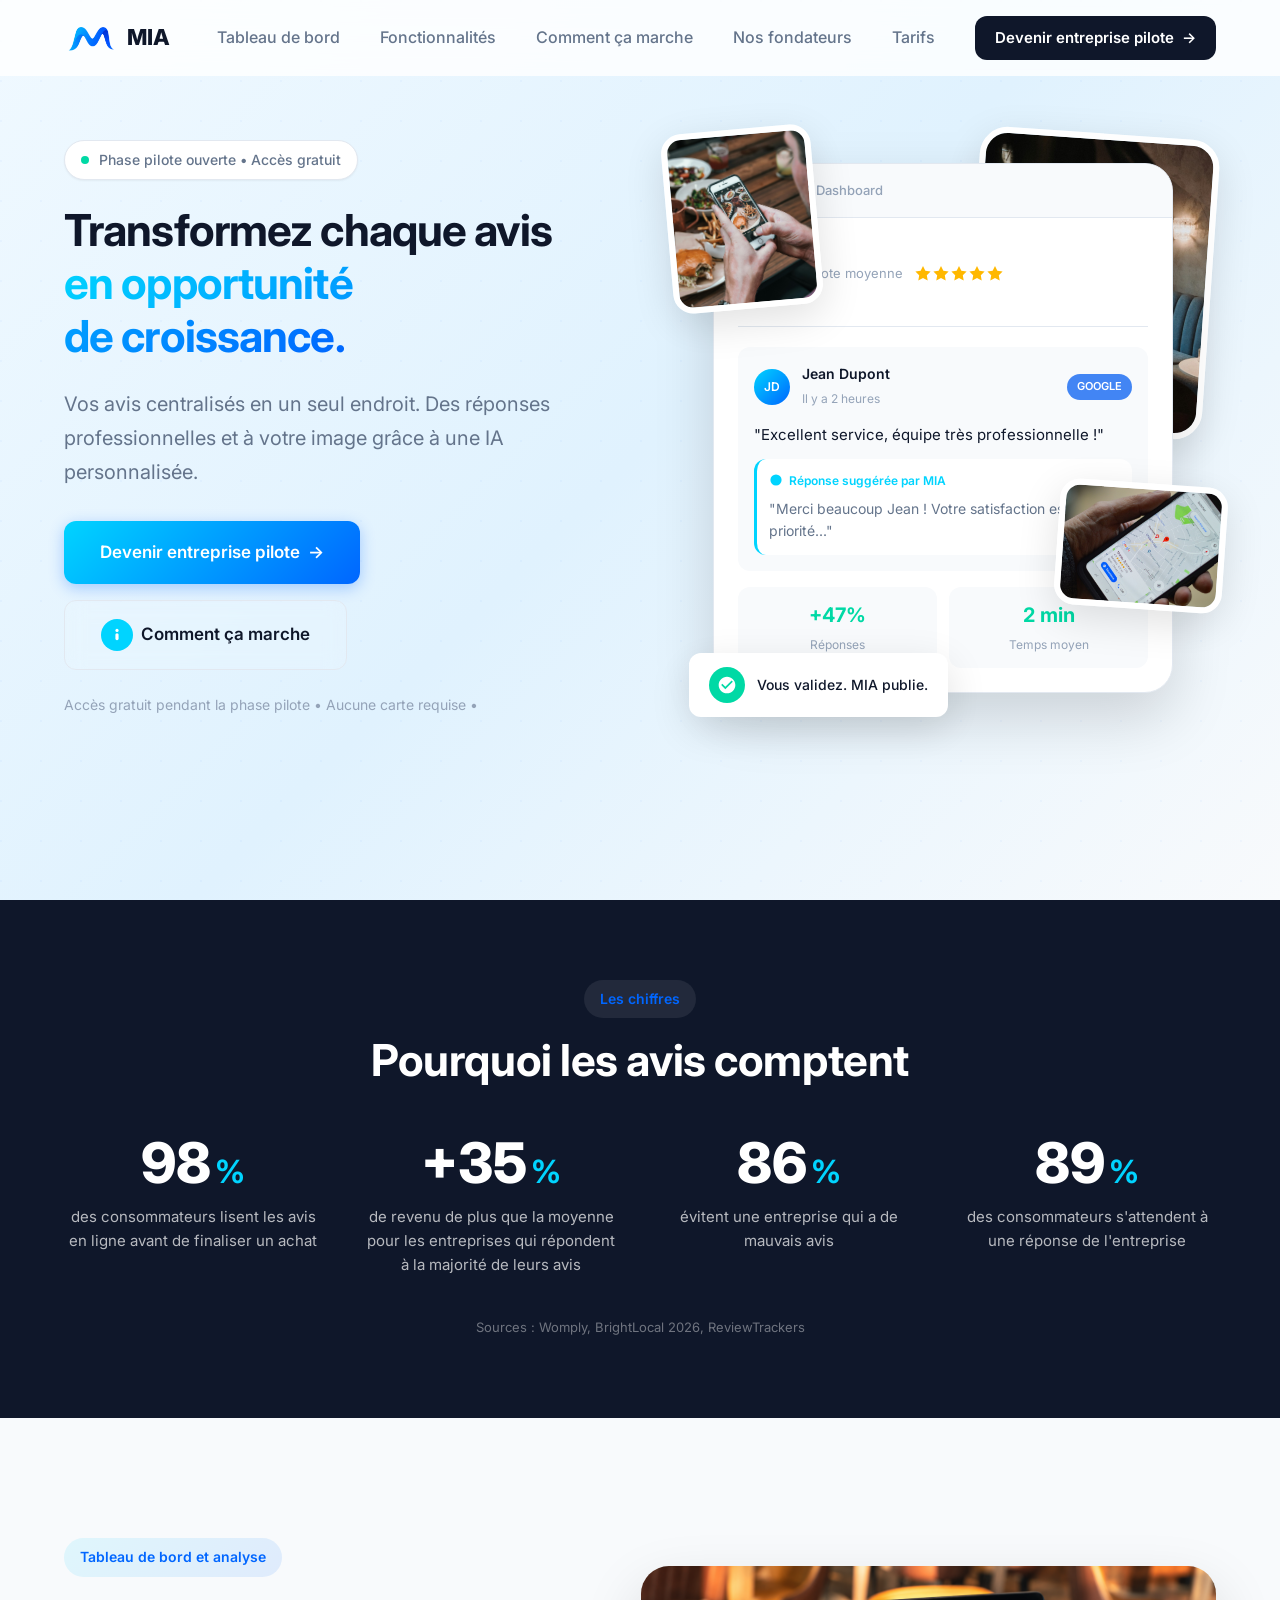
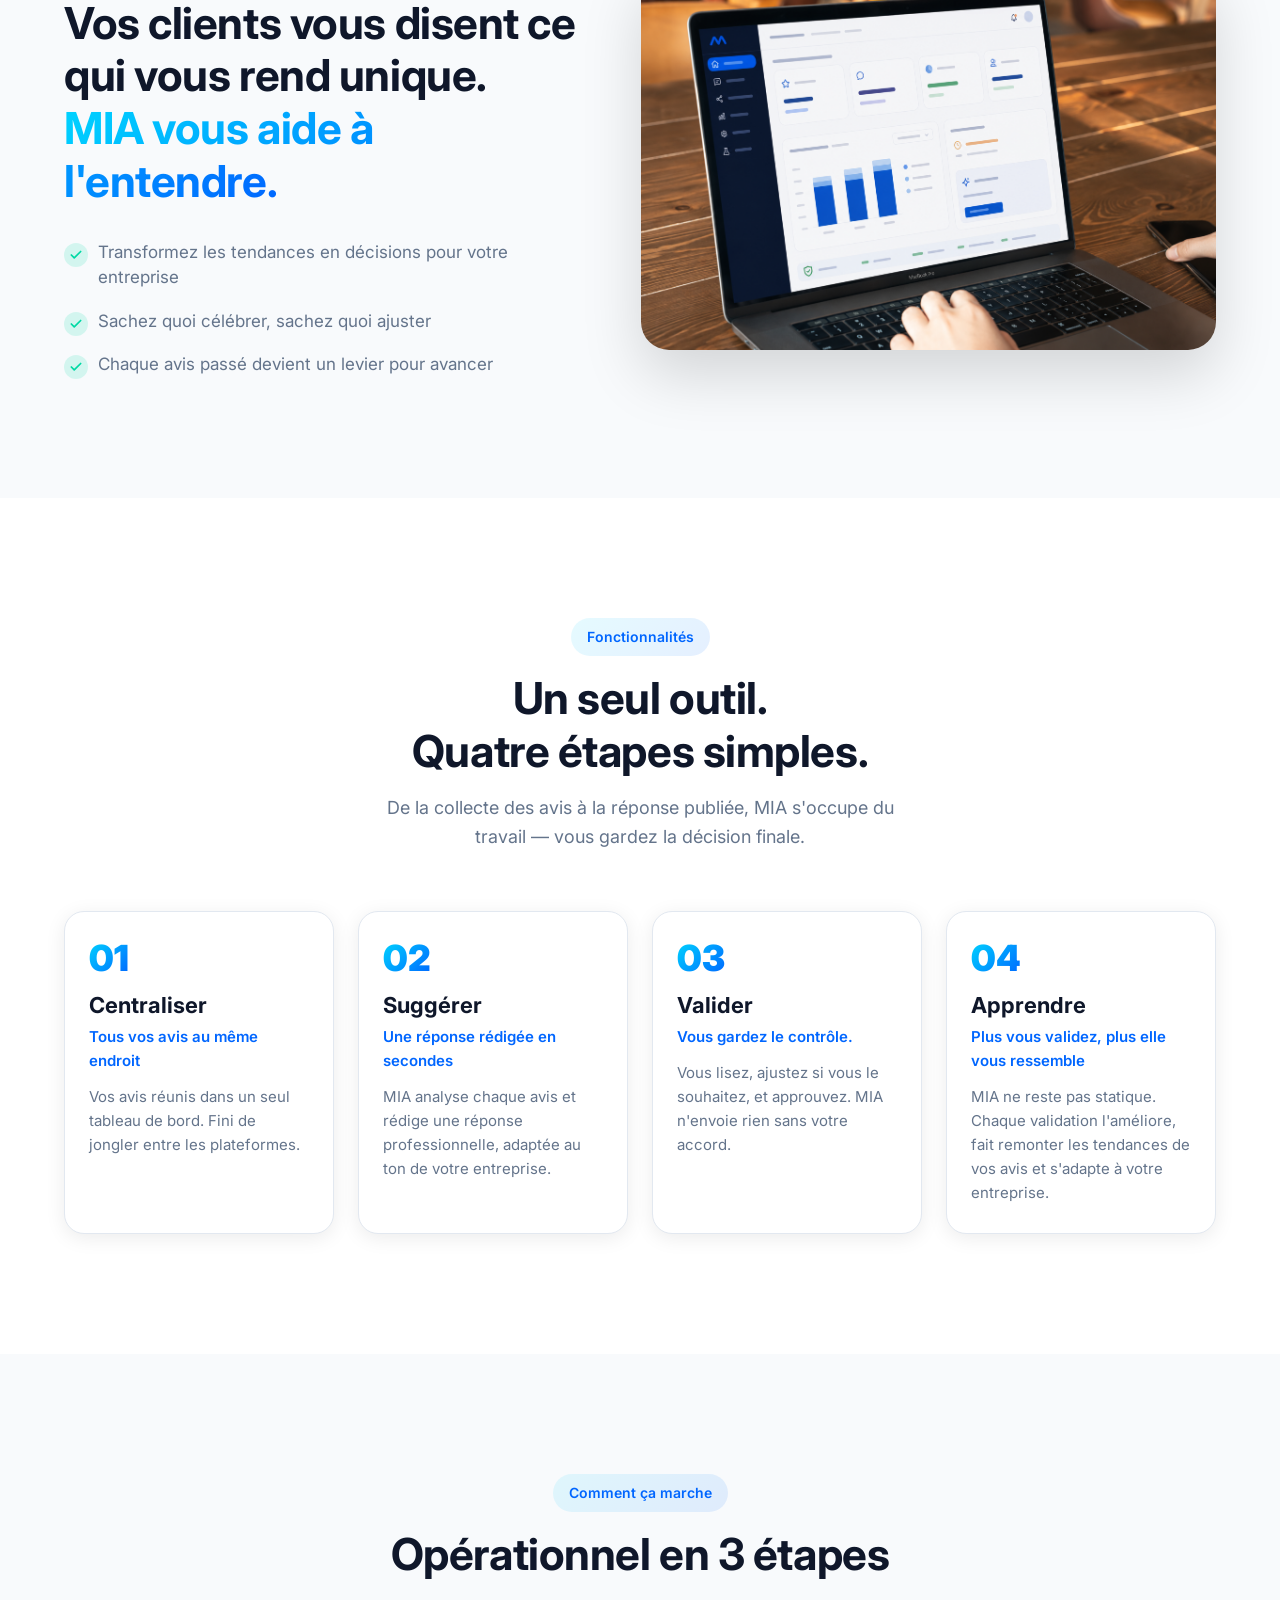
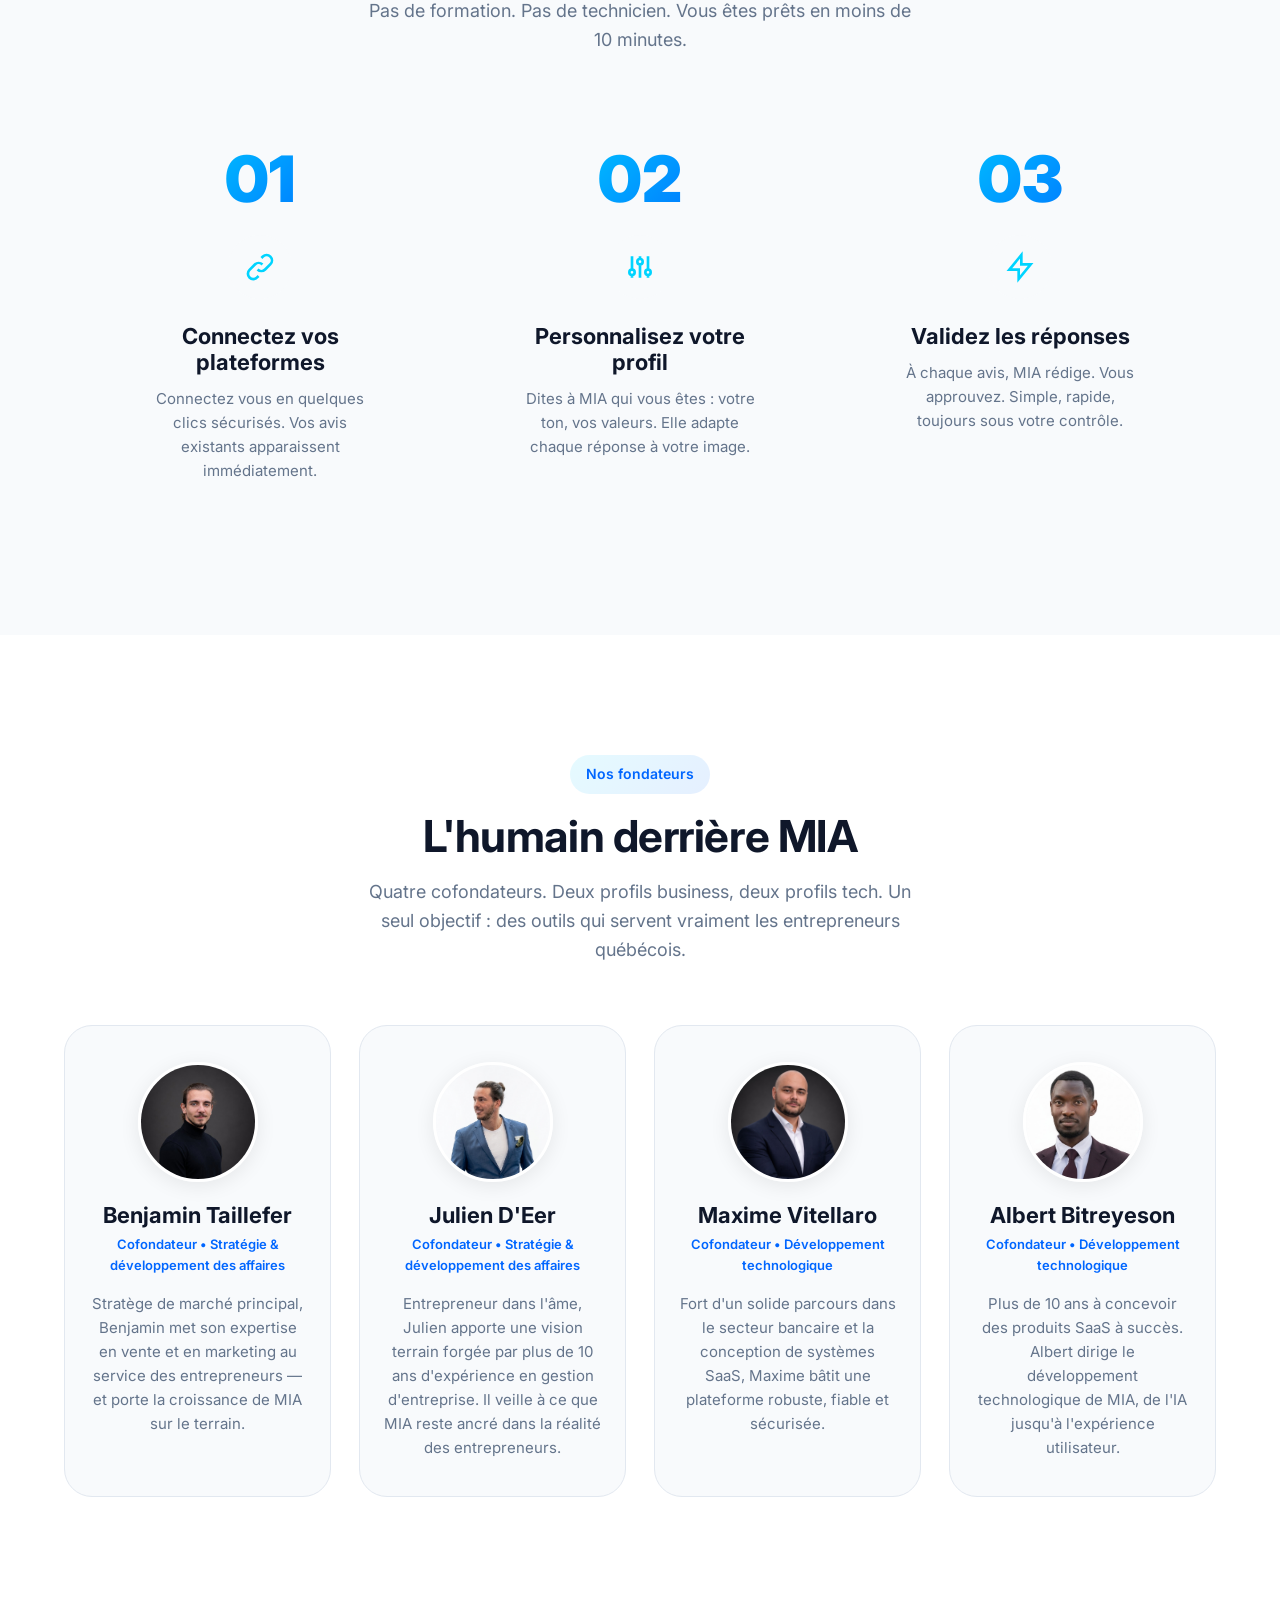
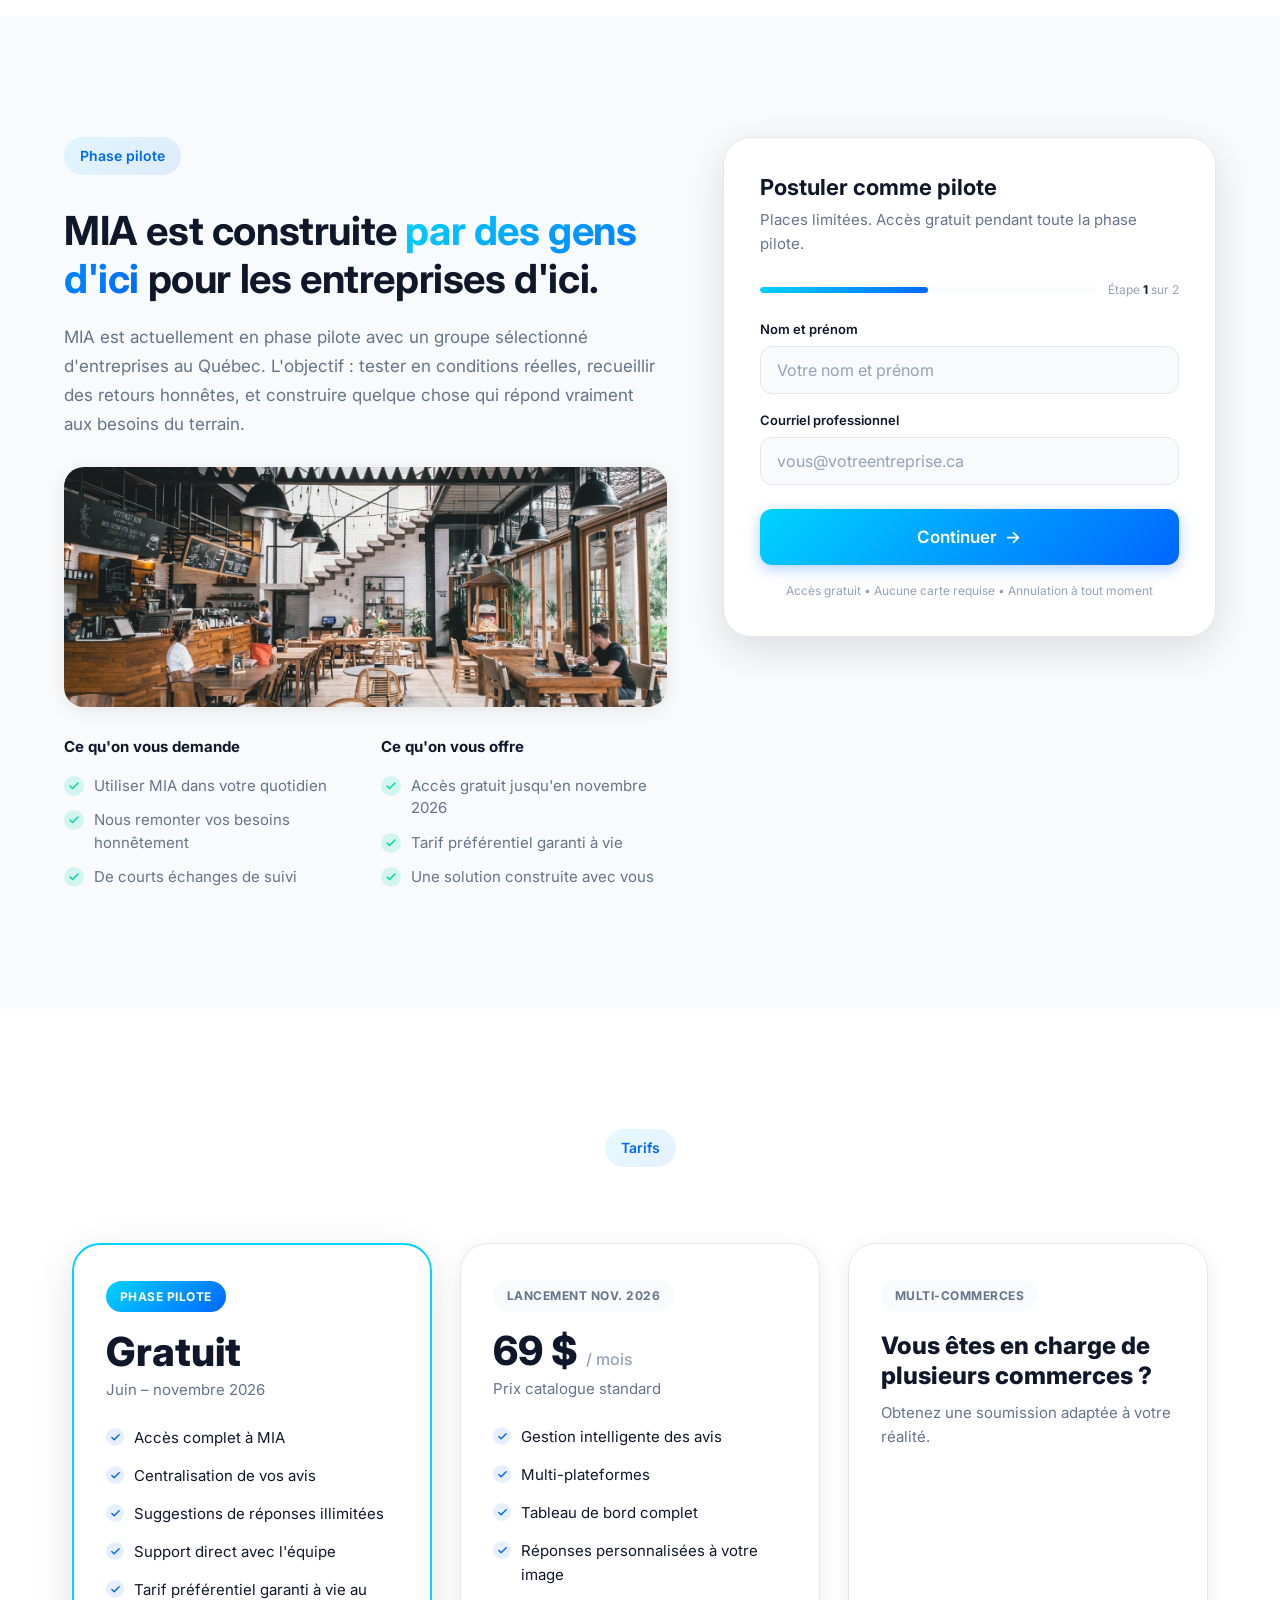
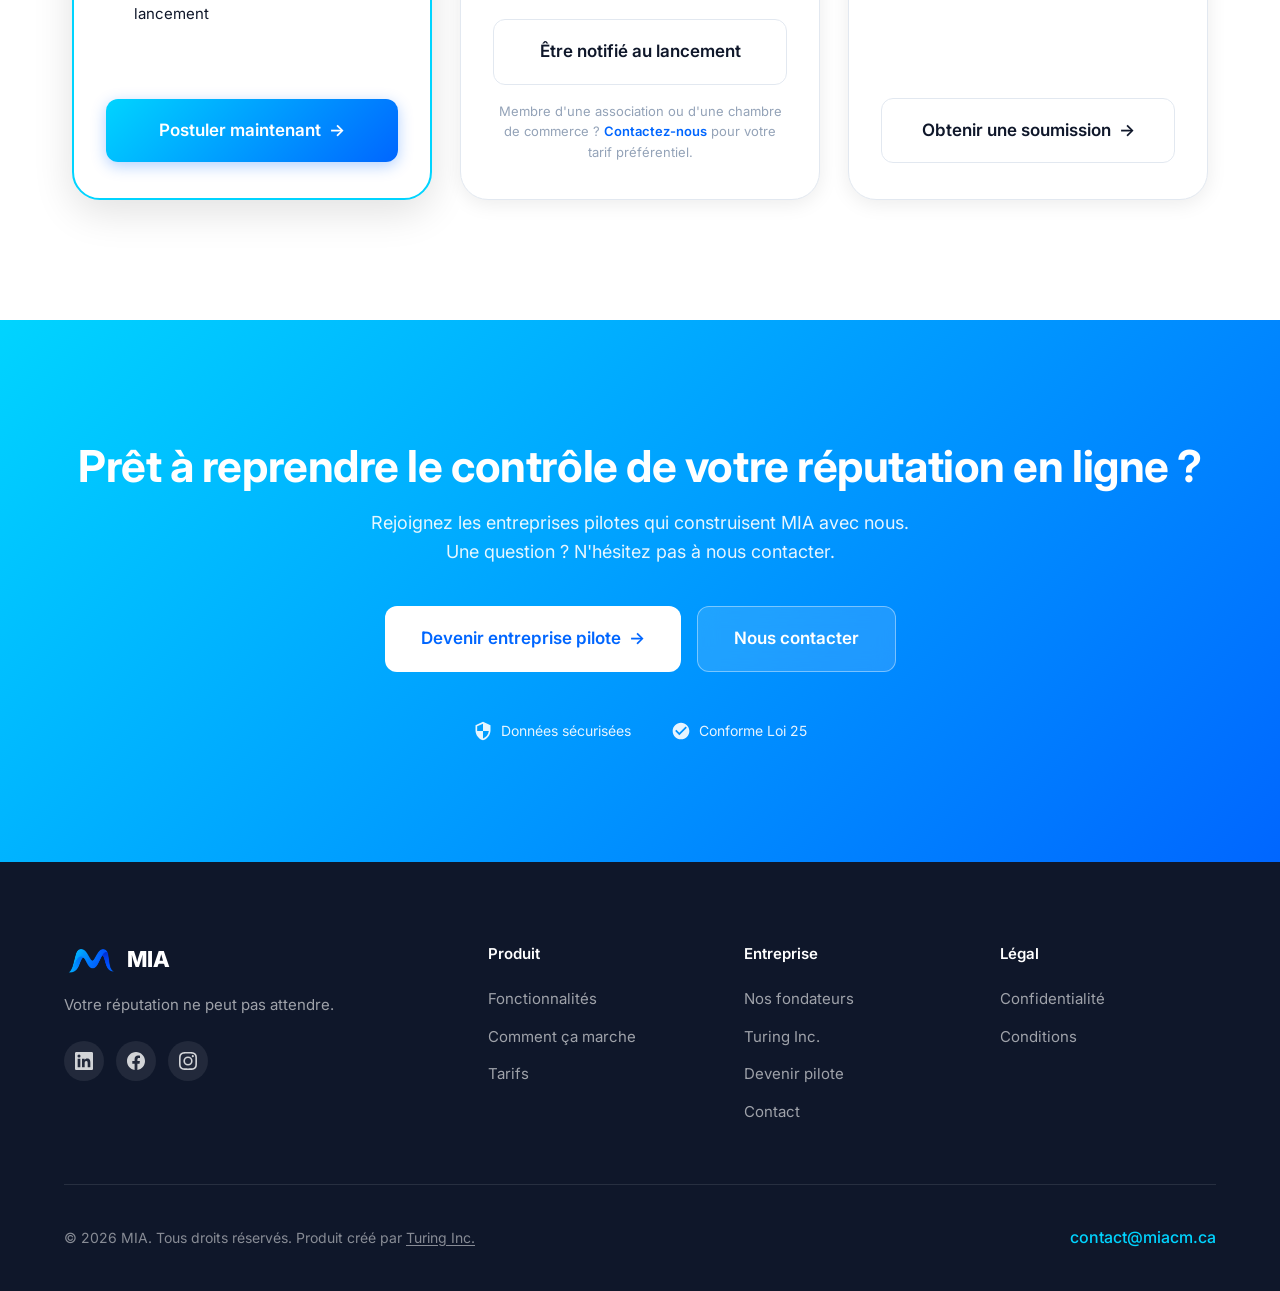
==== index.html @ c3b656e7 "Formulaire: titre « Postuler comme pilote », champ « Parlez-nous un peu de vous », bouton soumission" ====
<!DOCTYPE html>
<html lang="fr">
<head>
    <meta charset="UTF-8">
    <meta name="viewport" content="width=device-width, initial-scale=1.0">
    <title>MIA — L'IA qui répond à vos avis. Vous gardez le contrôle.</title>
    <meta name="description" content="MIA centralise vos avis Google et TripAdvisor et rédige des réponses professionnelles à votre image. Vous validez, MIA publie. Phase pilote gratuite ouverte aux entreprises du Québec.">
    <link rel="stylesheet" href="styles.css">
    <link rel="preconnect" href="https://fonts.googleapis.com">
    <link rel="preconnect" href="https://fonts.gstatic.com" crossorigin>
    <link href="https://fonts.googleapis.com/css2?family=Inter:wght@300;400;500;600;700;800;900&display=swap" rel="stylesheet">
    <link rel="icon" type="image/png" href="logo.png">
    <link rel="apple-touch-icon" href="logo.png">
</head>
<body>
    <!-- Navigation -->
    <nav class="navbar">
        <div class="container nav-container">
            <a href="#" class="nav-logo">
                <img src="logo.png" alt="MIA" class="logo-icon" width="53" height="32">
                <span class="logo-text">MIA</span>
            </a>
            <ul class="nav-links">
                <li><a href="#tableau-de-bord">Tableau de bord</a></li>
                <li><a href="#features">Fonctionnalités</a></li>
                <li><a href="#how-it-works">Comment ça marche</a></li>
                <li><a href="#fondateurs">Nos fondateurs</a></li>
                <li><a href="#tarifs">Tarifs</a></li>
                <li><a href="#pilote" class="btn btn-nav">Devenir entreprise pilote <span class="btn-arrow">&rarr;</span></a></li>
            </ul>
            <button class="mobile-menu-btn" aria-label="Menu">
                <span></span>
                <span></span>
                <span></span>
            </button>
        </div>
    </nav>

    <!-- Hero Section -->
    <header class="hero">
        <div class="hero-bg">
            <div class="hero-gradient"></div>
            <div class="hero-pattern"></div>
        </div>
        <div class="container hero-container">
            <div class="hero-content">
                <div class="hero-badge">
                    <span class="badge-dot"></span>
                    Phase pilote ouverte &bull; Accès gratuit
                </div>
                <h1 class="hero-title">
                    Transformez chaque avis<br><span class="gradient-text">en opportunité<br>de croissance.</span>
                </h1>
                <p class="hero-subtitle">
                    Vos avis centralisés en un seul endroit. Des réponses professionnelles et à votre image
                    grâce à une IA personnalisée.
                </p>
                <div class="hero-cta">
                    <a href="#pilote" class="btn btn-primary btn-large">
                        Devenir entreprise pilote
                        <span class="btn-arrow">&rarr;</span>
                    </a>
                    <a href="#how-it-works" class="btn btn-ghost btn-large">
                        <span class="info-icon">
                            <svg viewBox="0 0 24 24" width="20" height="20" fill="currentColor" aria-hidden="true">
                                <circle cx="12" cy="6.5" r="1.9"/>
                                <rect x="10.1" y="9.8" width="3.8" height="8.4" rx="1.9"/>
                            </svg>
                        </span>
                        Comment ça marche
                    </a>
                </div>
                <p class="hero-note">Accès gratuit pendant la phase pilote &bull; Aucune carte requise &bull;</p>
            </div>
            <div class="hero-visual">
              <div class="hero-collage">
                <figure class="collage-ambiance">
                    <img src="images/hero-ambiance.jpg" alt="Salle de restaurant chaleureuse" width="280" height="360" loading="eager">
                </figure>
                <div class="dashboard-preview">
                    <div class="dashboard-header">
                        <div class="dashboard-dots">
                            <span></span><span></span><span></span>
                        </div>
                        <span class="dashboard-title">MIA Dashboard</span>
                    </div>
                    <div class="dashboard-content">
                        <div class="dashboard-stat">
                            <span class="stat-value">4.8</span>
                            <span class="stat-label">Note moyenne</span>
                            <div class="stat-stars">
                                <svg viewBox="0 0 20 20" width="16" height="16" fill="#FFB800"><path d="M10 15l-5.878 3.09 1.123-6.545L.489 6.91l6.572-.955L10 0l2.939 5.955 6.572.955-4.756 4.635 1.123 6.545z"/></svg>
                                <svg viewBox="0 0 20 20" width="16" height="16" fill="#FFB800"><path d="M10 15l-5.878 3.09 1.123-6.545L.489 6.91l6.572-.955L10 0l2.939 5.955 6.572.955-4.756 4.635 1.123 6.545z"/></svg>
                                <svg viewBox="0 0 20 20" width="16" height="16" fill="#FFB800"><path d="M10 15l-5.878 3.09 1.123-6.545L.489 6.91l6.572-.955L10 0l2.939 5.955 6.572.955-4.756 4.635 1.123 6.545z"/></svg>
                                <svg viewBox="0 0 20 20" width="16" height="16" fill="#FFB800"><path d="M10 15l-5.878 3.09 1.123-6.545L.489 6.91l6.572-.955L10 0l2.939 5.955 6.572.955-4.756 4.635 1.123 6.545z"/></svg>
                                <svg viewBox="0 0 20 20" width="16" height="16" fill="#FFB800"><path d="M10 15l-5.878 3.09 1.123-6.545L.489 6.91l6.572-.955L10 0l2.939 5.955 6.572.955-4.756 4.635 1.123 6.545z"/></svg>
                            </div>
                        </div>
                        <div class="dashboard-review">
                            <div class="review-header">
                                <div class="review-avatar">JD</div>
                                <div class="review-meta">
                                    <span class="review-name">Jean Dupont</span>
                                    <span class="review-date">Il y a 2 heures</span>
                                </div>
                                <span class="review-platform google">Google</span>
                            </div>
                            <p class="review-text">"Excellent service, équipe très professionnelle !"</p>
                            <div class="review-response">
                                <div class="response-badge">
                                    <svg viewBox="0 0 20 20" width="14" height="14" fill="#00D4FF"><path d="M10 18a8 8 0 100-16 8 8 0 000 16zm3.707-9.293a1 1 0 00-1.414-1.414L9 10.586 7.707 9.293a1 1 0 00-1.414 1.414l2 2a1 1 0 001.414 0l4-4z"/></svg>
                                    Réponse suggérée par MIA
                                </div>
                                <p>"Merci beaucoup Jean ! Votre satisfaction est notre priorité..."</p>
                            </div>
                        </div>
                        <div class="dashboard-metrics">
                            <div class="metric">
                                <span class="metric-value">+47%</span>
                                <span class="metric-label">Réponses</span>
                            </div>
                            <div class="metric">
                                <span class="metric-value">2 min</span>
                                <span class="metric-label">Temps moyen</span>
                            </div>
                        </div>
                    </div>
                </div>
                <figure class="photo-chip chip-chef">
                    <img src="images/spencer-davis.jpg" alt="Chef dressant les assiettes" width="200" height="240" loading="eager">
                </figure>
                <figure class="photo-chip chip-phone">
                    <img src="images/reviews-phone.jpg" alt="Avis Google sur téléphone" width="150" height="115" loading="eager">
                </figure>
                <div class="floating-card card-2">
                    <div class="card-icon-circle">
                        <svg viewBox="0 0 24 24" width="20" height="20" fill="white"><path d="M12 2C6.48 2 2 6.48 2 12s4.48 10 10 10 10-4.48 10-10S17.52 2 12 2zm-2 15l-5-5 1.41-1.41L10 14.17l7.59-7.59L19 8l-9 9z"/></svg>
                    </div>
                    <span>Vous validez. MIA publie.</span>
                </div>
              </div>
            </div>
        </div>
    </header>

    <!-- Why reviews matter (Stats) -->
    <section class="stats-section">
        <div class="container">
            <div class="section-header stats-header">
                <span class="section-badge stats-badge">Les chiffres</span>
                <h2 class="section-title stats-title">Pourquoi les avis comptent</h2>
            </div>
            <div class="stats-grid">
                <div class="stat-item">
                    <span class="stat-number" data-target="98">0</span>
                    <span class="stat-suffix">%</span>
                    <span class="stat-text">des consommateurs lisent les avis en ligne avant de finaliser un achat</span>
                </div>
                <div class="stat-item">
                    <span class="stat-number" data-target="35" data-prefix="+">0</span>
                    <span class="stat-suffix">%</span>
                    <span class="stat-text">de revenu de plus que la moyenne pour les entreprises qui répondent à la majorité de leurs avis</span>
                </div>
                <div class="stat-item">
                    <span class="stat-number" data-target="86">0</span>
                    <span class="stat-suffix">%</span>
                    <span class="stat-text">évitent une entreprise qui a de mauvais avis</span>
                </div>
                <div class="stat-item">
                    <span class="stat-number" data-target="89">0</span>
                    <span class="stat-suffix">%</span>
                    <span class="stat-text">des consommateurs s'attendent à une réponse de l'entreprise</span>
                </div>
            </div>
            <p class="stats-source">Sources&nbsp;: Womply, BrightLocal 2026, ReviewTrackers</p>
        </div>
    </section>

    <!-- Dashboard & Analytics Section -->
    <section id="tableau-de-bord" class="dashboard-section">
        <div class="container">
            <div class="dashboard-grid">
                <div class="dashboard-info">
                    <span class="section-badge">Tableau de bord et analyse</span>
                    <h2 class="dashboard-heading">Vos clients vous disent ce qui vous rend unique.<br><span class="gradient-text">MIA vous aide à l'entendre.</span></h2>
                    <ul class="check-list dashboard-points">
                        <li>Transformez les tendances en décisions pour votre entreprise</li>
                        <li>Sachez quoi célébrer, sachez quoi ajuster</li>
                        <li>Chaque avis passé devient un levier pour avancer</li>
                    </ul>
                </div>
                <figure class="dashboard-visual">
                    <img src="images/dashboard-analyse.webp" alt="Tableau de bord MIA affichant les analyses d'avis sur un ordinateur portable" width="1223" height="815" loading="lazy">
                </figure>
            </div>
        </div>
    </section>

    <!-- Features / Process Section -->
    <section id="features" class="process-section">
        <div class="container">
            <div class="section-header">
                <span class="section-badge">Fonctionnalités</span>
                <h2 class="section-title">Un seul outil.<br>Quatre étapes simples.</h2>
                <p class="section-subtitle">De la collecte des avis à la réponse publiée, MIA s'occupe du travail&nbsp;— vous gardez la décision finale.</p>
            </div>

            <div class="process-grid">
                <div class="process-card">
                    <div class="process-top">
                        <span class="process-number">01</span>
                    </div>
                    <h3>Centraliser</h3>
                    <p class="process-lead">Tous vos avis au même endroit</p>
                    <p>Vos avis réunis dans un seul tableau de bord. Fini de jongler entre les plateformes.</p>
                </div>
                <div class="process-card">
                    <div class="process-top">
                        <span class="process-number">02</span>
                    </div>
                    <h3>Suggérer</h3>
                    <p class="process-lead">Une réponse rédigée en secondes</p>
                    <p>MIA analyse chaque avis et rédige une réponse professionnelle, adaptée au ton de votre entreprise.</p>
                </div>
                <div class="process-card">
                    <div class="process-top">
                        <span class="process-number">03</span>
                    </div>
                    <h3>Valider</h3>
                    <p class="process-lead">Vous gardez le contrôle.</p>
                    <p>Vous lisez, ajustez si vous le souhaitez, et approuvez. MIA n'envoie rien sans votre accord.</p>
                </div>
                <div class="process-card">
                    <div class="process-top">
                        <span class="process-number">04</span>
                    </div>
                    <h3>Apprendre</h3>
                    <p class="process-lead">Plus vous validez, plus elle vous ressemble</p>
                    <p>MIA ne reste pas statique. Chaque validation l'améliore, fait remonter les tendances de vos avis et s'adapte à votre entreprise.</p>
                </div>
            </div>
        </div>
    </section>

    <!-- How it works Section -->
    <section id="how-it-works" class="how-section">
        <div class="container">
            <div class="section-header">
                <span class="section-badge">Comment ça marche</span>
                <h2 class="section-title">Opérationnel en 3 étapes</h2>
                <p class="section-subtitle">Pas de formation. Pas de technicien. Vous êtes prêts en moins de 10 minutes.</p>
            </div>

            <div class="steps-grid">
                <div class="step-card">
                    <div class="step-number">01</div>
                    <div class="step-icon">
                        <svg viewBox="0 0 24 24" width="32" height="32" fill="none" stroke="currentColor" stroke-width="2">
                            <path d="M13.828 10.172a4 4 0 00-5.656 0l-4 4a4 4 0 105.656 5.656l1.102-1.101m-.758-4.899a4 4 0 005.656 0l4-4a4 4 0 00-5.656-5.656l-1.1 1.1"/>
                        </svg>
                    </div>
                    <h3>Connectez vos plateformes</h3>
                    <p>Connectez vous en quelques clics sécurisés. Vos avis existants apparaissent immédiatement.</p>
                </div>

                <div class="step-connector">
                    <svg viewBox="0 0 100 20" preserveAspectRatio="none">
                        <path d="M0 10 L100 10" stroke="url(#connector-grad)" stroke-width="2" stroke-dasharray="6 4" fill="none"/>
                        <defs>
                            <linearGradient id="connector-grad" x1="0%" y1="0%" x2="100%" y2="0%">
                                <stop offset="0%" style="stop-color:#00D4FF"/>
                                <stop offset="100%" style="stop-color:#0066FF"/>
                            </linearGradient>
                        </defs>
                    </svg>
                </div>

                <div class="step-card">
                    <div class="step-number">02</div>
                    <div class="step-icon">
                        <svg viewBox="0 0 24 24" width="32" height="32" fill="none" stroke="currentColor" stroke-width="2">
                            <path d="M12 6V4m0 2a2 2 0 100 4m0-4a2 2 0 110 4m-6 8a2 2 0 100-4m0 4a2 2 0 110-4m0 4v2m0-6V4m6 6v10m6-2a2 2 0 100-4m0 4a2 2 0 110-4m0 4v2m0-6V4"/>
                        </svg>
                    </div>
                    <h3>Personnalisez votre profil</h3>
                    <p>Dites à MIA qui vous êtes&nbsp;: votre ton, vos valeurs. Elle adapte chaque réponse à votre image.</p>
                </div>

                <div class="step-connector">
                    <svg viewBox="0 0 100 20" preserveAspectRatio="none">
                        <path d="M0 10 L100 10" stroke="url(#connector-grad)" stroke-width="2" stroke-dasharray="6 4" fill="none"/>
                    </svg>
                </div>

                <div class="step-card">
                    <div class="step-number">03</div>
                    <div class="step-icon">
                        <svg viewBox="0 0 24 24" width="32" height="32" fill="none" stroke="currentColor" stroke-width="2">
                            <path d="M13 10V3L4 14h7v7l9-11h-7z"/>
                        </svg>
                    </div>
                    <h3>Validez les réponses</h3>
                    <p>À chaque avis, MIA rédige. Vous approuvez. Simple, rapide, toujours sous votre contrôle.</p>
                </div>
            </div>
        </div>
    </section>

    <!-- Founders Section -->
    <section id="fondateurs" class="founders-section">
        <div class="container">
            <div class="section-header">
                <span class="section-badge">Nos fondateurs</span>
                <h2 class="section-title">L'humain derrière MIA</h2>
                <p class="section-subtitle">Quatre cofondateurs. Deux profils business, deux profils tech. Un seul objectif&nbsp;: des outils qui servent vraiment les entrepreneurs québécois.</p>
            </div>

            <div class="founders-grid">
                <div class="founder-card">
                    <div class="founder-photo"><img src="images/founders/benjamin.jpg" alt="Benjamin Taillefer" width="160" height="160"></div>
                    <h3 class="founder-name">Benjamin Taillefer</h3>
                    <span class="founder-role">Cofondateur &bull; Stratégie &amp; développement des affaires</span>
                    <p class="founder-bio">Stratège de marché principal, Benjamin met son expertise en vente et en marketing au service des entrepreneurs&nbsp;— et porte la croissance de MIA sur le terrain.</p>
                </div>
                <div class="founder-card">
                    <div class="founder-photo"><img src="images/founders/julien.png" alt="Julien D'Eer" width="160" height="160"></div>
                    <h3 class="founder-name">Julien D'Eer</h3>
                    <span class="founder-role">Cofondateur &bull; Stratégie &amp; développement des affaires</span>
                    <p class="founder-bio">Entrepreneur dans l'âme, Julien apporte une vision terrain forgée par plus de 10 ans d'expérience en gestion d'entreprise. Il veille à ce que MIA reste ancré dans la réalité des entrepreneurs.</p>
                </div>
                <div class="founder-card">
                    <div class="founder-photo"><img src="images/founders/maxime.jpg" alt="Maxime Vitellaro" width="160" height="160"></div>
                    <h3 class="founder-name">Maxime Vitellaro</h3>
                    <span class="founder-role">Cofondateur &bull; Développement technologique</span>
                    <p class="founder-bio">Fort d'un solide parcours dans le secteur bancaire et la conception de systèmes SaaS, Maxime bâtit une plateforme robuste, fiable et sécurisée.</p>
                </div>
                <div class="founder-card">
                    <div class="founder-photo"><img src="images/founders/albert.png" alt="Albert Bitreyeson" width="160" height="160"></div>
                    <h3 class="founder-name">Albert Bitreyeson</h3>
                    <span class="founder-role">Cofondateur &bull; Développement technologique</span>
                    <p class="founder-bio">Plus de 10 ans à concevoir des produits SaaS à succès. Albert dirige le développement technologique de MIA, de l'IA jusqu'à l'expérience utilisateur.</p>
                </div>
            </div>
        </div>
    </section>

    <!-- Pilot Phase Section -->
    <section id="pilote" class="pilote-section">
        <div class="container">
            <div class="pilote-grid">
                <div class="pilote-info">
                    <span class="section-badge">Phase pilote</span>
                    <h2>MIA est construite <span class="gradient-text">par des gens d'ici</span> pour les entreprises d'ici.</h2>
                    <p class="pilote-intro">
                        MIA est actuellement en phase pilote avec un groupe sélectionné d'entreprises au Québec.
                        L'objectif&nbsp;: tester en conditions réelles, recueillir des retours honnêtes, et construire
                        quelque chose qui répond vraiment aux besoins du terrain.
                    </p>
                    <figure class="pilote-photo">
                        <img src="images/restaurant-interior.jpg" alt="Intérieur de restaurant" width="640" height="480" loading="lazy">
                    </figure>
                    <div class="pilote-cols">
                        <div class="pilote-list">
                            <h4>Ce qu'on vous demande</h4>
                            <ul class="check-list">
                                <li>Utiliser MIA dans votre quotidien</li>
                                <li>Nous remonter vos besoins honnêtement</li>
                                <li>De courts échanges de suivi</li>
                            </ul>
                        </div>
                        <div class="pilote-list">
                            <h4>Ce qu'on vous offre</h4>
                            <ul class="check-list">
                                <li>Accès gratuit jusqu'en novembre 2026</li>
                                <li>Tarif préférentiel garanti à vie</li>
                                <li>Une solution construite avec vous</li>
                            </ul>
                        </div>
                    </div>
                </div>

                <div class="pilote-form-card">
                    <h3>Postuler comme pilote</h3>
                    <p class="pilote-form-note">Places limitées. Accès gratuit pendant toute la phase pilote.</p>
                    <form class="pilote-form" id="pilot-form">
                        <div class="pilote-progress">
                            <span class="pilote-progress-bar"><span class="pilote-progress-fill" data-step="1"></span></span>
                            <span class="pilote-progress-label">Étape <strong>1</strong> sur 2</span>
                        </div>
                        <div class="pilote-step" data-step="1">
                            <label>Nom et prénom
                                <input type="text" name="name" placeholder="Votre nom et prénom" required>
                            </label>
                            <label>Courriel professionnel
                                <input type="email" name="email" placeholder="vous@votreentreprise.ca" required>
                            </label>
                            <button type="button" class="btn btn-primary btn-large" id="pilot-next">
                                Continuer
                                <span class="btn-arrow">&rarr;</span>
                            </button>
                        </div>
                        <div class="pilote-step" data-step="2" hidden>
                            <label>Nom de l'entreprise
                                <input type="text" name="restaurant" placeholder="Le nom de votre entreprise" required>
                            </label>
                            <label>Numéro de téléphone
                                <input type="tel" name="phone" placeholder="(514) 000-0000">
                            </label>
                            <label><span>Parlez-nous un peu de vous <span class="pilote-optional">(facultatif)</span></span>
                                <textarea name="about" rows="3" placeholder="Type d'entreprise, nombre de commerces, vos besoins..."></textarea>
                            </label>
                            <div class="pilote-step-actions">
                                <button type="button" class="pilote-back" id="pilot-back">&larr; Retour</button>
                                <button type="submit" class="btn btn-primary btn-large">
                                    Envoyer ma candidature
                                    <span class="btn-arrow">&rarr;</span>
                                </button>
                            </div>
                        </div>
                    </form>
                    <p class="pilote-form-fine">Accès gratuit &bull; Aucune carte requise &bull; Annulation à tout moment</p>
                    <p class="pilote-error" id="pilot-error" role="alert" hidden>
                        Un problème est survenu lors de l'envoi. Réessayez, ou écrivez-nous à
                        <a href="mailto:contact@miacm.ca">contact@miacm.ca</a>.
                    </p>
                    <div class="pilote-success" id="pilot-success" role="status" aria-live="polite" hidden>
                        <div class="pilote-success-check" aria-hidden="true">
                            <svg viewBox="0 0 52 52">
                                <circle class="psc-circle" cx="26" cy="26" r="24"/>
                                <path class="psc-check" d="M15 27l7 7 15-16"/>
                            </svg>
                        </div>
                        <h3 class="pilote-success-title">Merci, <span class="ps-name">entrepreneur</span>&nbsp;!</h3>
                        <p class="pilote-success-msg">
                            Votre candidature<span class="ps-resto-wrap" hidden> pour <strong class="ps-resto"></strong></span>
                            a bien été reçue. Notre équipe vous contactera très bientôt pour discuter des
                            prochaines étapes de la phase pilote.
                        </p>
                        <p class="pilote-success-fine">
                            Une question d'ici là&nbsp;? Écrivez-nous à
                            <a href="mailto:contact@miacm.ca">contact@miacm.ca</a>.
                        </p>
                    </div>
                </div>
            </div>
        </div>
    </section>

    <!-- Pricing Section -->
    <section id="tarifs" class="pricing-section">
        <div class="container">
            <div class="section-header">
                <span class="section-badge">Tarifs</span>
            </div>

            <div class="pricing-grid">
                <div class="pricing-card featured">
                    <span class="pricing-flag">Phase pilote</span>
                    <h3 class="pricing-name">Gratuit</h3>
                    <p class="pricing-period">Juin &ndash; novembre 2026</p>
                    <ul class="pricing-features">
                        <li>Accès complet à MIA</li>
                        <li>Centralisation de vos avis</li>
                        <li>Suggestions de réponses illimitées</li>
                        <li>Support direct avec l'équipe</li>
                        <li>Tarif préférentiel garanti à vie au lancement</li>
                    </ul>
                    <a href="#pilote" class="btn btn-primary btn-large pricing-btn">
                        Postuler maintenant <span class="btn-arrow">&rarr;</span>
                    </a>
                </div>

                <div class="pricing-card">
                    <span class="pricing-flag muted">Lancement nov. 2026</span>
                    <h3 class="pricing-name">69&nbsp;$ <span class="pricing-unit">/ mois</span></h3>
                    <p class="pricing-period">Prix catalogue standard</p>
                    <ul class="pricing-features">
                        <li>Gestion intelligente des avis</li>
                        <li>Multi-plateformes</li>
                        <li>Tableau de bord complet</li>
                        <li>Réponses personnalisées à votre image</li>
                    </ul>
                    <a href="#contact" class="btn btn-ghost btn-large pricing-btn">Être notifié au lancement</a>
                    <p class="pricing-fine">Membre d'une association ou d'une chambre de commerce&nbsp;? <a href="#contact">Contactez-nous</a> pour votre tarif préférentiel.</p>
                </div>

                <div class="pricing-card pricing-card-multi">
                    <span class="pricing-flag muted">Multi-commerces</span>
                    <h3 class="pricing-multi-title">Vous êtes en charge de plusieurs commerces&nbsp;?</h3>
                    <p class="pricing-period">Obtenez une soumission adaptée à votre réalité.</p>
                    <a href="#pilote" class="btn btn-ghost btn-large pricing-btn">
                        Obtenir une soumission <span class="btn-arrow">&rarr;</span>
                    </a>
                </div>
            </div>
        </div>
    </section>

    <!-- Contact CTA Section -->
    <section id="contact" class="cta-section">
        <div class="cta-bg">
            <div class="cta-gradient"></div>
        </div>
        <div class="container">
            <div class="cta-content">
                <h2>Prêt à reprendre le contrôle de votre réputation en ligne&nbsp;?</h2>
                <p>Rejoignez les entreprises pilotes qui construisent MIA avec nous. Une question&nbsp;? N'hésitez pas à nous contacter.</p>

                <div class="cta-actions">
                    <a href="#pilote" class="btn btn-white btn-large">
                        Devenir entreprise pilote
                        <span class="btn-arrow">&rarr;</span>
                    </a>
                    <a href="mailto:contact@miacm.ca" class="btn btn-ghost btn-large cta-ghost">Nous contacter</a>
                </div>

                <div class="trust-badges">
                    <div class="trust-item">
                        <svg viewBox="0 0 24 24" width="20" height="20" fill="currentColor"><path d="M12 1L3 5v6c0 5.55 3.84 10.74 9 12 5.16-1.26 9-6.45 9-12V5l-9-4zm0 10.99h7c-.53 4.12-3.28 7.79-7 8.94V12H5V6.3l7-3.11v8.8z"/></svg>
                        <span>Données sécurisées</span>
                    </div>
                    <div class="trust-item">
                        <svg viewBox="0 0 24 24" width="20" height="20" fill="currentColor"><path d="M12 2C6.48 2 2 6.48 2 12s4.48 10 10 10 10-4.48 10-10S17.52 2 12 2zm-2 15l-5-5 1.41-1.41L10 14.17l7.59-7.59L19 8l-9 9z"/></svg>
                        <span>Conforme Loi 25</span>
                    </div>
                </div>
            </div>
        </div>
    </section>

    <!-- Footer -->
    <footer class="footer">
        <div class="container">
            <div class="footer-main">
                <div class="footer-brand">
                    <a href="#" class="footer-logo">
                        <img src="logo.png" alt="MIA" width="53" height="32">
                        <span>MIA</span>
                    </a>
                    <p>Votre réputation ne peut pas attendre.</p>
                    <ul class="footer-social" aria-label="MIA sur les réseaux sociaux">
                        <li><a href="https://www.linkedin.com/company/mia-par-turing-inc/" target="_blank" rel="noopener" aria-label="LinkedIn">
                            <svg viewBox="0 0 24 24" width="18" height="18" fill="currentColor" aria-hidden="true"><path d="M20.45 20.45h-3.56v-5.57c0-1.33-.03-3.04-1.85-3.04-1.85 0-2.14 1.45-2.14 2.94v5.67H9.35V9h3.41v1.56h.05c.48-.9 1.64-1.85 3.37-1.85 3.6 0 4.27 2.37 4.27 5.46v6.28zM5.34 7.43a2.06 2.06 0 1 1 0-4.13 2.06 2.06 0 0 1 0 4.13zM7.12 20.45H3.56V9h3.56v11.45zM22.22 0H1.77C.79 0 0 .77 0 1.73v20.54C0 23.23.79 24 1.77 24h20.45c.98 0 1.78-.77 1.78-1.73V1.73C24 .77 23.2 0 22.22 0z"/></svg>
                        </a></li>
                        <li><a href="https://www.facebook.com/profile.php?id=61594620976619" target="_blank" rel="noopener" aria-label="Facebook">
                            <svg viewBox="0 0 24 24" width="18" height="18" fill="currentColor" aria-hidden="true"><path d="M24 12.07C24 5.41 18.63 0 12 0S0 5.41 0 12.07C0 18.1 4.39 23.1 10.13 24v-8.44H7.08v-3.49h3.05V9.41c0-3.02 1.79-4.69 4.53-4.69 1.31 0 2.68.24 2.68.24v2.97h-1.51c-1.49 0-1.96.93-1.96 1.89v2.26h3.33l-.53 3.49h-2.8V24C19.61 23.1 24 18.1 24 12.07z"/></svg>
                        </a></li>
                        <li><a href="https://www.instagram.com/mia_turinginc/" target="_blank" rel="noopener" aria-label="Instagram">
                            <svg viewBox="0 0 24 24" width="18" height="18" fill="currentColor" aria-hidden="true"><path d="M12 2.16c3.2 0 3.58.01 4.85.07 1.17.05 1.8.25 2.23.41.56.22.96.48 1.38.9.42.42.68.82.9 1.38.16.42.36 1.06.41 2.23.06 1.27.07 1.65.07 4.85s-.01 3.58-.07 4.85c-.05 1.17-.25 1.8-.41 2.23-.22.56-.48.96-.9 1.38-.42.42-.82.68-1.38.9-.42.16-1.06.36-2.23.41-1.27.06-1.65.07-4.85.07s-3.58-.01-4.85-.07c-1.17-.05-1.8-.25-2.23-.41a3.72 3.72 0 0 1-1.38-.9 3.72 3.72 0 0 1-.9-1.38c-.16-.42-.36-1.06-.41-2.23C2.17 15.58 2.16 15.2 2.16 12s.01-3.58.07-4.85c.05-1.17.25-1.8.41-2.23.22-.56.48-.96.9-1.38.42-.42.82-.68 1.38-.9.42-.16 1.06-.36 2.23-.41C8.42 2.17 8.8 2.16 12 2.16M12 0C8.74 0 8.33.01 7.05.07 5.78.13 4.9.33 4.14.63a5.88 5.88 0 0 0-2.13 1.38A5.88 5.88 0 0 0 .63 4.14C.33 4.9.13 5.78.07 7.05.01 8.33 0 8.74 0 12s.01 3.67.07 4.95c.06 1.27.26 2.15.56 2.91.31.79.72 1.46 1.38 2.13a5.88 5.88 0 0 0 2.13 1.38c.76.3 1.64.5 2.91.56C8.33 23.99 8.74 24 12 24s3.67-.01 4.95-.07c1.27-.06 2.15-.26 2.91-.56a5.88 5.88 0 0 0 2.13-1.38 5.88 5.88 0 0 0 1.38-2.13c.3-.76.5-1.64.56-2.91.06-1.28.07-1.69.07-4.95s-.01-3.67-.07-4.95c-.06-1.27-.26-2.15-.56-2.91a5.88 5.88 0 0 0-1.38-2.13A5.88 5.88 0 0 0 19.86.63C19.1.33 18.22.13 16.95.07 15.67.01 15.26 0 12 0zm0 5.84a6.16 6.16 0 1 0 0 12.32 6.16 6.16 0 0 0 0-12.32zM12 16a4 4 0 1 1 0-8 4 4 0 0 1 0 8zm6.41-11.85a1.44 1.44 0 1 0 0 2.88 1.44 1.44 0 0 0 0-2.88z"/></svg>
                        </a></li>
                    </ul>
                </div>
                <div class="footer-links">
                    <div class="footer-col">
                        <h4>Produit</h4>
                        <ul>
                            <li><a href="#features">Fonctionnalités</a></li>
                            <li><a href="#how-it-works">Comment ça marche</a></li>
                            <li><a href="#tarifs">Tarifs</a></li>
                        </ul>
                    </div>
                    <div class="footer-col">
                        <h4>Entreprise</h4>
                        <ul>
                            <li><a href="#fondateurs">Nos fondateurs</a></li>
                            <li><a href="turing.html">Turing Inc.</a></li>
                            <li><a href="#pilote">Devenir pilote</a></li>
                            <li><a href="mailto:contact@miacm.ca">Contact</a></li>
                        </ul>
                    </div>
                    <div class="footer-col">
                        <h4>Légal</h4>
                        <ul>
                            <li><a href="politique-de-confidentialite.pdf" target="_blank" rel="noopener">Confidentialité</a></li>
                            <li><a href="conditions-generales-utilisation.pdf" target="_blank" rel="noopener">Conditions</a></li>
                        </ul>
                    </div>
                </div>
            </div>
            <div class="footer-bottom">
                <p>&copy; 2026 MIA. Tous droits réservés. Produit créé par <a href="turing.html" class="footer-turing">Turing Inc.</a></p>
                <a href="mailto:contact@miacm.ca" class="footer-email">contact@miacm.ca</a>
            </div>
        </div>
    </footer>

    <script>
        // Mobile menu
        const mobileMenuBtn = document.querySelector('.mobile-menu-btn');
        const navLinks = document.querySelector('.nav-links');

        mobileMenuBtn?.addEventListener('click', () => {
            navLinks.classList.toggle('active');
            mobileMenuBtn.classList.toggle('active');
        });

        // Smooth scroll
        document.querySelectorAll('a[href^="#"]').forEach(anchor => {
            anchor.addEventListener('click', function(e) {
                const href = this.getAttribute('href');
                if (href === '#') return;
                const target = document.querySelector(href);
                if (target) {
                    e.preventDefault();
                    target.scrollIntoView({ behavior: 'smooth', block: 'start' });
                    navLinks?.classList.remove('active');
                    mobileMenuBtn?.classList.remove('active');
                }
            });
        });

        // Navbar scroll effect
        window.addEventListener('scroll', () => {
            const navbar = document.querySelector('.navbar');
            if (window.pageYOffset > 50) {
                navbar.classList.add('scrolled');
            } else {
                navbar.classList.remove('scrolled');
            }
        });

        // Animated counters
        const animateCounter = (el) => {
            if (!el.dataset.target) return;
            const target = parseInt(el.dataset.target);
            const prefix = el.dataset.prefix || '';
            const duration = 2000;
            const start = performance.now();
            const update = (currentTime) => {
                const progress = Math.min((currentTime - start) / duration, 1);
                const easeOut = 1 - Math.pow(1 - progress, 3);
                el.textContent = prefix + Math.floor(easeOut * target).toLocaleString();
                if (progress < 1) requestAnimationFrame(update);
            };
            requestAnimationFrame(update);
        };

        const statsObserver = new IntersectionObserver((entries) => {
            entries.forEach(entry => {
                if (entry.isIntersecting) {
                    entry.target.querySelectorAll('.stat-number').forEach(animateCounter);
                    statsObserver.unobserve(entry.target);
                }
            });
        }, { threshold: 0.5 });

        const statsSection = document.querySelector('.stats-section');
        if (statsSection) statsObserver.observe(statsSection);

        // Two-step pilot form (static site — no backend yet)
        const pilotForm = document.getElementById('pilot-form');
        if (pilotForm) {
            // ==========================================================================
            // HubSpot configuration — fill in these two values.
            //   1. In HubSpot, create a form (Marketing > Forms) with these fields,
            //      all marked OPTIONAL (client-side validation already enforces them):
            //         Email, First name, Last name, Company name, Phone number.
            //   2. HUBSPOT_PORTAL_ID : Settings > Account Management > Account Defaults
            //      (also the number in your HubSpot app URL, e.g. app.hubspot.com/…/PORTALID/…).
            //   3. HUBSPOT_FORM_GUID : open the form > Actions > Share / embed code — the
            //      guid appears as formId/formGuid in the snippet.
            // The endpoint below is HubSpot's PUBLIC forms API — no secret key, safe on a
            // static site. Leads are deduplicated by email, so the step-1 partial submission
            // and the final submission update the same contact.
            // ==========================================================================
            const HUBSPOT_PORTAL_ID = '343395958';
            const HUBSPOT_FORM_GUID = 'e3c6e8b2-418d-448c-9183-a4af81c4e38e';

            const step1 = pilotForm.querySelector('.pilote-step[data-step="1"]');
            const step2 = pilotForm.querySelector('.pilote-step[data-step="2"]');
            const fill = pilotForm.querySelector('.pilote-progress-fill');
            const label = pilotForm.querySelector('.pilote-progress-label strong');
            const nameInput = pilotForm.querySelector('input[name="name"]');
            const emailInput = pilotForm.querySelector('input[name="email"]');
            const restaurantInput = pilotForm.querySelector('input[name="restaurant"]');
            const phoneInput = pilotForm.querySelector('input[name="phone"]');
            const aboutInput = pilotForm.querySelector('textarea[name="about"]');
            const submitBtn = pilotForm.querySelector('button[type="submit"]');

            const showStep = (n) => {
                step1.hidden = n !== 1;
                step2.hidden = n !== 2;
                fill.dataset.step = String(n);
                if (label) label.textContent = String(n);
            };

            // Split "Nom et prénom" into HubSpot's firstname / lastname properties.
            const splitName = (full) => {
                const parts = (full || '').trim().split(/\s+/).filter(Boolean);
                const firstname = parts.shift() || '';
                return { firstname, lastname: parts.join(' ') };
            };

            const getCookie = (name) => {
                const m = document.cookie.match('(^|;)\\s*' + name + '\\s*=\\s*([^;]+)');
                return m ? m.pop() : '';
            };

            // POST to HubSpot's public forms submission API. Empty fields are dropped so a
            // partial (step-1) submission is accepted. Returns silently if not yet configured.
            const submitToHubSpot = async (fields) => {
                if (HUBSPOT_PORTAL_ID === 'YOUR_PORTAL_ID' || HUBSPOT_FORM_GUID === 'YOUR_FORM_GUID') return;
                const url = `https://api.hsforms.com/submissions/v3/integration/submit/${HUBSPOT_PORTAL_ID}/${HUBSPOT_FORM_GUID}`;
                const hutk = getCookie('hubspotutk');
                const payload = {
                    fields: Object.entries(fields)
                        .filter(([, value]) => value)
                        .map(([name, value]) => ({ name, value })),
                    context: {
                        pageUri: window.location.href,
                        pageName: document.title,
                        ...(hutk ? { hutk } : {})
                    }
                };
                const res = await fetch(url, {
                    method: 'POST',
                    headers: { 'Content-Type': 'application/json' },
                    body: JSON.stringify(payload)
                });
                if (!res.ok) throw new Error('HubSpot submission failed: ' + res.status + ' ' + (await res.text()));
                return res.json();
            };

            document.getElementById('pilot-next')?.addEventListener('click', () => {
                if (!nameInput.reportValidity() || !emailInput.reportValidity()) return;
                // Partial lead: capture name + email now, even if step 2 is abandoned.
                // Fire-and-forget — a network hiccup here must not block the user.
                const { firstname, lastname } = splitName(nameInput.value);
                submitToHubSpot({ email: emailInput.value, firstname, lastname })
                    .catch(err => console.error(err));
                showStep(2);
            });

            document.getElementById('pilot-back')?.addEventListener('click', () => showStep(1));

            const card = pilotForm.closest('.pilote-form-card');
            const successPanel = card.querySelector('.pilote-success');
            const errorEl = card.querySelector('.pilote-error');
            const formNote = card.querySelector('.pilote-form-note');
            const formFine = card.querySelector('.pilote-form-fine');
            const cardTitle = card.querySelector('h3');

            pilotForm.addEventListener('submit', async (e) => {
                e.preventDefault();
                const { firstname, lastname } = splitName(nameInput.value);
                const restaurant = restaurantInput.value.trim();
                errorEl.hidden = true;
                submitBtn.disabled = true;
                try {
                    await submitToHubSpot({
                        email: emailInput.value,
                        firstname,
                        lastname,
                        company: restaurant,
                        phone: phoneInput.value
                    });
                    // Sent separately so the application still goes through if the HubSpot
                    // form does not (yet) have a "message" field and rejects it.
                    const about = aboutInput?.value.trim();
                    if (about) {
                        submitToHubSpot({ email: emailInput.value, message: about })
                            .catch(err => console.error(err));
                    }
                    // Personalize and reveal the success panel in place of the form.
                    successPanel.querySelector('.ps-name').textContent = firstname || 'entrepreneur';
                    const restoWrap = successPanel.querySelector('.ps-resto-wrap');
                    if (restaurant) {
                        successPanel.querySelector('.ps-resto').textContent = restaurant;
                        restoWrap.hidden = false;
                    } else {
                        restoWrap.hidden = true;
                    }
                    pilotForm.hidden = true;
                    if (formNote) formNote.hidden = true;
                    if (formFine) formFine.hidden = true;
                    if (cardTitle) cardTitle.hidden = true;
                    successPanel.hidden = false;
                    pilotForm.reset();
                    showStep(1);
                } catch (err) {
                    console.error(err);
                    errorEl.hidden = false;
                } finally {
                    submitBtn.disabled = false;
                }
            });
        }

        // Scroll reveal animations
        const revealObserver = new IntersectionObserver((entries) => {
            entries.forEach(entry => {
                if (entry.isIntersecting) entry.target.classList.add('revealed');
            });
        }, { threshold: 0.1 });

        document.querySelectorAll('.step-card, .process-card, .founder-card, .pricing-card').forEach(el => {
            el.classList.add('reveal');
            revealObserver.observe(el);
        });
    </script>
</body>
</html>
---- styles.css ----
/* ============================================
   MIA Landing Page - Premium Modern Design
   Inspired by Parkour3, Petal Health, ei3
   ============================================ */

:root {
    --primary: #00D4FF;
    --primary-dark: #0066FF;
    --primary-light: #00BFFF;
    --accent: #00D9A5;
    --text: #0f172a;
    --text-secondary: #64748b;
    --text-muted: #94a3b8;
    --bg: #ffffff;
    --bg-light: #f8fafc;
    --bg-dark: #0f172a;
    --bg-card: #ffffff;
    --border: #e2e8f0;
    --shadow-sm: 0 1px 2px rgba(0,0,0,0.05);
    --shadow: 0 4px 20px rgba(0,0,0,0.08);
    --shadow-lg: 0 12px 40px rgba(0,0,0,0.12);
    --shadow-xl: 0 25px 60px rgba(0,0,0,0.15);
    --radius: 12px;
    --radius-lg: 20px;
    --radius-xl: 28px;
    --font: 'Inter', -apple-system, BlinkMacSystemFont, sans-serif;
    --transition: 0.3s cubic-bezier(0.4, 0, 0.2, 1);
    --transition-fast: 0.15s ease;
}

/* Reset */
*, *::before, *::after { box-sizing: border-box; margin: 0; padding: 0; }
html { scroll-behavior: smooth; }
body {
    font-family: var(--font);
    font-size: 16px;
    line-height: 1.6;
    color: var(--text);
    background: var(--bg);
    -webkit-font-smoothing: antialiased;
    overflow-x: hidden;
}
img, svg { max-width: 100%; display: block; }
a { text-decoration: none; color: inherit; }
ul { list-style: none; }
button, input { font-family: inherit; border: none; outline: none; }
button { cursor: pointer; background: none; }

/* Container */
.container {
    max-width: 1200px;
    margin: 0 auto;
    padding: 0 24px;
}

/* Typography */
h1, h2, h3 { font-weight: 700; line-height: 1.2; }
h1 { font-size: clamp(2rem, 5vw, 3.5rem); letter-spacing: -0.02em; }
h2 { font-size: clamp(1.75rem, 4vw, 2.75rem); letter-spacing: -0.01em; }
h3 { font-size: clamp(1.125rem, 2vw, 1.375rem); }

.gradient-text {
    background: linear-gradient(135deg, var(--primary) 0%, var(--primary-dark) 100%);
    -webkit-background-clip: text;
    -webkit-text-fill-color: transparent;
    background-clip: text;
}

.section-header { text-align: center; margin-bottom: 60px; }
.section-badge {
    display: inline-block;
    padding: 8px 16px;
    background: linear-gradient(135deg, rgba(0,212,255,0.1), rgba(0,102,255,0.1));
    color: var(--primary-dark);
    font-size: 0.875rem;
    font-weight: 600;
    border-radius: 50px;
    margin-bottom: 16px;
}
.section-title { margin-bottom: 16px; }
.section-subtitle {
    color: var(--text-secondary);
    font-size: 1.125rem;
    max-width: 560px;
    margin: 0 auto;
}

/* Buttons */
.btn {
    display: inline-flex;
    align-items: center;
    justify-content: center;
    gap: 8px;
    padding: 14px 28px;
    font-size: 1rem;
    font-weight: 600;
    border-radius: var(--radius);
    transition: var(--transition);
}
.btn-large { padding: 18px 36px; font-size: 1.0625rem; }
.btn-arrow { transition: transform var(--transition-fast); }
.btn:hover .btn-arrow { transform: translateX(4px); }

.btn-primary {
    background: linear-gradient(135deg, var(--primary) 0%, var(--primary-dark) 100%);
    color: white;
    box-shadow: 0 4px 15px rgba(0,102,255,0.3);
}
.btn-primary:hover {
    transform: translateY(-2px);
    box-shadow: 0 8px 25px rgba(0,102,255,0.4);
}

.btn-ghost {
    background: rgba(255,255,255,0.1);
    color: var(--text);
    border: 1px solid var(--border);
    backdrop-filter: blur(10px);
}
.btn-ghost:hover {
    background: var(--bg-light);
    border-color: var(--primary-light);
}
.btn-ghost .info-icon {
    width: 32px;
    height: 32px;
    background: var(--primary);
    border-radius: 50%;
    display: flex;
    align-items: center;
    justify-content: center;
    color: white;
}

.btn-nav {
    padding: 10px 20px;
    background: var(--text);
    color: white;
    border-radius: var(--radius);
    font-size: 0.9375rem;
}
.btn-nav:hover { background: var(--primary-dark); }

.btn-white {
    background: white;
    color: var(--primary-dark);
    font-weight: 600;
}
.btn-white:hover {
    transform: translateY(-2px);
    box-shadow: var(--shadow-lg);
}

/* Navigation */
.navbar {
    position: fixed;
    top: 0;
    left: 0;
    right: 0;
    z-index: 1000;
    padding: 16px 0;
    background: rgba(255,255,255,0.8);
    backdrop-filter: blur(20px);
    -webkit-backdrop-filter: blur(20px);
    transition: var(--transition);
}
.navbar.scrolled {
    background: rgba(255,255,255,0.95);
    box-shadow: var(--shadow-sm);
}
.nav-container {
    display: flex;
    align-items: center;
    justify-content: space-between;
}
.nav-logo {
    display: flex;
    align-items: center;
    gap: 10px;
}
.logo-text {
    font-size: 1.375rem;
    font-weight: 800;
    color: var(--text);
}
.nav-links {
    display: flex;
    align-items: center;
    gap: 40px;
}
.nav-links a:not(.btn) {
    font-weight: 500;
    color: var(--text-secondary);
    transition: color var(--transition-fast);
}
.nav-links a:not(.btn):hover { color: var(--primary-dark); }

.mobile-menu-btn {
    display: none;
    flex-direction: column;
    gap: 6px;
    padding: 8px;
}
.mobile-menu-btn span {
    width: 24px;
    height: 2px;
    background: var(--text);
    transition: var(--transition);
}

/* Hero Section */
.hero {
    position: relative;
    min-height: 100vh;
    padding: 140px 0 100px;
    overflow: hidden;
}
.hero-bg {
    position: absolute;
    inset: 0;
    z-index: -1;
}
.hero-gradient {
    position: absolute;
    inset: 0;
    background: linear-gradient(135deg, #f0f9ff 0%, #e0f2fe 50%, #f8fafc 100%);
}
.hero-pattern {
    position: absolute;
    inset: 0;
    background-image: radial-gradient(circle at 1px 1px, rgba(0,102,255,0.03) 1px, transparent 0);
    background-size: 40px 40px;
}
.hero-container {
    display: grid;
    grid-template-columns: 1fr 1fr;
    gap: 60px;
    align-items: center;
}
.hero-content { max-width: 600px; }

.hero-badge {
    display: inline-flex;
    align-items: center;
    gap: 10px;
    padding: 8px 16px;
    background: white;
    border: 1px solid var(--border);
    border-radius: 50px;
    font-size: 0.875rem;
    font-weight: 500;
    color: var(--text-secondary);
    margin-bottom: 24px;
    box-shadow: var(--shadow-sm);
}
.badge-dot {
    width: 8px;
    height: 8px;
    background: var(--accent);
    border-radius: 50%;
    animation: pulse 2s infinite;
}
@keyframes pulse {
    0%, 100% { opacity: 1; transform: scale(1); }
    50% { opacity: 0.5; transform: scale(1.2); }
}

.hero-title { margin-bottom: 24px; font-size: clamp(2rem, 3.9vw, 2.75rem); }
.hero-subtitle {
    font-size: 1.25rem;
    color: var(--text-secondary);
    margin-bottom: 32px;
    line-height: 1.7;
}
.hero-cta {
    display: flex;
    gap: 16px;
    flex-wrap: wrap;
    margin-bottom: 24px;
}
.hero-note {
    font-size: 0.875rem;
    color: var(--text-muted);
}

/* Hero Visual - Dashboard Preview */
.hero-visual {
    position: relative;
    display: flex;
    justify-content: center;
}
.dashboard-preview {
    background: white;
    border-radius: var(--radius-xl);
    box-shadow: var(--shadow-xl);
    overflow: hidden;
    width: 100%;
    max-width: 480px;
    border: 1px solid var(--border);
}
.dashboard-header {
    display: flex;
    align-items: center;
    gap: 12px;
    padding: 16px 20px;
    background: var(--bg-light);
    border-bottom: 1px solid var(--border);
}
.dashboard-dots {
    display: flex;
    gap: 6px;
}
.dashboard-dots span {
    width: 10px;
    height: 10px;
    border-radius: 50%;
    background: var(--border);
}
.dashboard-dots span:first-child { background: #ff5f57; }
.dashboard-dots span:nth-child(2) { background: #ffbd2e; }
.dashboard-dots span:nth-child(3) { background: #28c840; }
.dashboard-title {
    font-size: 0.8125rem;
    color: var(--text-muted);
    font-weight: 500;
}
.dashboard-content { padding: 24px; }

.dashboard-stat {
    display: flex;
    align-items: center;
    gap: 12px;
    margin-bottom: 20px;
    padding-bottom: 20px;
    border-bottom: 1px solid var(--border);
}
.dashboard-stat .stat-value {
    font-size: 2.5rem;
    font-weight: 800;
    color: var(--text);
}
.dashboard-stat .stat-label {
    font-size: 0.8125rem;
    color: var(--text-muted);
}
.stat-stars { display: flex; gap: 2px; }

.dashboard-review {
    background: var(--bg-light);
    border-radius: var(--radius);
    padding: 16px;
    margin-bottom: 16px;
}
.review-header {
    display: flex;
    align-items: center;
    gap: 12px;
    margin-bottom: 12px;
}
.review-avatar {
    width: 36px;
    height: 36px;
    background: linear-gradient(135deg, var(--primary), var(--primary-dark));
    border-radius: 50%;
    display: flex;
    align-items: center;
    justify-content: center;
    color: white;
    font-size: 0.75rem;
    font-weight: 600;
}
.review-meta { flex: 1; }
.review-name { display: block; font-weight: 600; font-size: 0.875rem; }
.review-date { font-size: 0.75rem; color: var(--text-muted); }
.review-platform {
    padding: 4px 10px;
    background: #4285f4;
    color: white;
    font-size: 0.6875rem;
    font-weight: 600;
    border-radius: 20px;
    text-transform: uppercase;
}
.review-text {
    font-size: 0.9375rem;
    color: var(--text);
    margin-bottom: 12px;
}
.review-response {
    background: white;
    border-radius: var(--radius);
    padding: 12px;
    border-left: 3px solid var(--primary);
}
.response-badge {
    display: flex;
    align-items: center;
    gap: 6px;
    font-size: 0.75rem;
    color: var(--primary);
    font-weight: 600;
    margin-bottom: 8px;
}
.review-response p {
    font-size: 0.875rem;
    color: var(--text-secondary);
}

.dashboard-metrics {
    display: grid;
    grid-template-columns: 1fr 1fr;
    gap: 12px;
}
.metric {
    background: var(--bg-light);
    padding: 12px;
    border-radius: var(--radius);
    text-align: center;
}
.metric-value {
    display: block;
    font-size: 1.25rem;
    font-weight: 700;
    color: var(--accent);
}
.metric-label {
    font-size: 0.75rem;
    color: var(--text-muted);
}

/* Floating Cards */
.floating-card {
    position: absolute;
    display: flex;
    align-items: center;
    gap: 12px;
    padding: 14px 20px;
    background: white;
    border-radius: var(--radius);
    box-shadow: var(--shadow-lg);
    font-size: 0.875rem;
    font-weight: 500;
    animation: float 6s ease-in-out infinite;
}
.card-1 {
    top: 20%;
    left: -60px;
    animation-delay: 0s;
}
.card-2 {
    bottom: 15%;
    right: -40px;
    animation-delay: 1.5s;
}
.card-icon-circle {
    width: 36px;
    height: 36px;
    background: var(--accent);
    border-radius: 50%;
    display: flex;
    align-items: center;
    justify-content: center;
}
@keyframes float {
    0%, 100% { transform: translateY(0); }
    50% { transform: translateY(-12px); }
}

/* Hero photo collage */
.hero-collage {
    position: relative;
    width: 100%;
    max-width: 460px;
    display: flex;
    justify-content: center;
}
.hero-collage .dashboard-preview { position: relative; z-index: 2; }
.collage-ambiance {
    position: absolute;
    top: -30px;
    right: -38px;
    width: 240px;
    height: 300px;
    border-radius: var(--radius-xl);
    overflow: hidden;
    border: 6px solid white;
    box-shadow: var(--shadow-lg);
    transform: rotate(4deg);
    z-index: 1;
}
.collage-ambiance img,
.photo-chip img {
    width: 100%;
    height: 100%;
    object-fit: cover;
}
.photo-chip {
    position: absolute;
    overflow: hidden;
    border-radius: var(--radius-lg);
    border: 6px solid white;
    box-shadow: var(--shadow-lg);
    z-index: 3;
    animation: float 6s ease-in-out infinite;
}
.chip-chef {
    width: 150px;
    height: 180px;
    top: -34px;
    left: -46px;
    transform: rotate(-5deg);
    animation-delay: 0.6s;
}
.chip-phone {
    width: 168px;
    height: 126px;
    bottom: 84px;
    right: -52px;
    transform: rotate(4deg);
    animation-delay: 2.2s;
}
.hero-collage .card-2 {
    bottom: -24px;
    left: -24px;
    right: auto;
    z-index: 4;
}

/* Logos Section */
.logos-section {
    padding: 60px 0;
    background: var(--bg);
    border-top: 1px solid var(--border);
    border-bottom: 1px solid var(--border);
}
.logos-title {
    text-align: center;
    font-size: 0.875rem;
    color: var(--text-muted);
    text-transform: uppercase;
    letter-spacing: 0.1em;
    margin-bottom: 32px;
}
.logos-carousel { overflow: hidden; }
.logos-track {
    display: flex;
    gap: 60px;
    animation: scroll 25s linear infinite;
}
.logo-item {
    display: flex;
    flex-direction: column;
    align-items: center;
    gap: 8px;
    flex-shrink: 0;
    opacity: 0.6;
    transition: opacity var(--transition);
}
.logo-item:hover { opacity: 1; }
.logo-item span {
    font-size: 0.75rem;
    color: var(--text-muted);
    font-weight: 500;
}
@keyframes scroll {
    0% { transform: translateX(0); }
    100% { transform: translateX(-50%); }
}

/* Stats Section */
.stats-section {
    padding: 80px 0;
    background: var(--bg-dark);
}
.stats-grid {
    display: grid;
    grid-template-columns: repeat(4, 1fr);
    gap: 40px;
}
.stat-item { text-align: center; }
.stat-item .stat-number {
    font-size: 3.5rem;
    font-weight: 800;
    color: white;
    line-height: 1;
}
.stat-suffix {
    font-size: 2rem;
    font-weight: 700;
    color: var(--primary);
}
.stat-text {
    display: block;
    margin-top: 8px;
    font-size: 0.9375rem;
    color: rgba(255,255,255,0.7);
}

/* Features Section */
.features-section {
    padding: 120px 0;
    background: var(--bg-light);
}
.features-tabs { margin-top: 60px; }

.tabs-nav {
    display: flex;
    justify-content: center;
    gap: 12px;
    margin-bottom: 48px;
}
.tab-btn {
    display: flex;
    align-items: center;
    gap: 10px;
    padding: 16px 28px;
    background: white;
    border: 2px solid var(--border);
    border-radius: var(--radius-lg);
    font-size: 1rem;
    font-weight: 600;
    color: var(--text-secondary);
    transition: var(--transition);
}
.tab-btn:hover {
    border-color: var(--primary-light);
    color: var(--text);
}
.tab-btn.active {
    background: linear-gradient(135deg, var(--primary), var(--primary-dark));
    border-color: transparent;
    color: white;
    box-shadow: 0 8px 25px rgba(0,102,255,0.3);
}
.tab-icon {
    width: 28px;
    height: 28px;
    display: flex;
    align-items: center;
    justify-content: center;
}

.tabs-content { position: relative; }
.tab-panel {
    display: none;
    grid-template-columns: 1fr 1fr;
    gap: 60px;
    align-items: center;
    animation: fadeIn 0.4s ease;
}
.tab-panel.active { display: grid; }
@keyframes fadeIn {
    from { opacity: 0; transform: translateY(20px); }
    to { opacity: 1; transform: translateY(0); }
}

.tab-visual { display: flex; justify-content: center; }

/* Feature Mockups */
.feature-mockup {
    background: white;
    border-radius: var(--radius-xl);
    box-shadow: var(--shadow-lg);
    overflow: hidden;
    max-width: 420px;
    width: 100%;
    border: 1px solid var(--border);
}
.mockup-header {
    display: flex;
    align-items: center;
    justify-content: space-between;
    padding: 16px 20px;
    background: var(--bg-light);
    border-bottom: 1px solid var(--border);
}
.mockup-badge {
    padding: 6px 14px;
    background: var(--primary);
    color: white;
    font-size: 0.75rem;
    font-weight: 700;
    border-radius: 20px;
}
.mockup-badge.oliv { background: #10b981; }
.mockup-badge.alex { background: #8b5cf6; }
.mockup-status {
    font-size: 0.75rem;
    font-weight: 600;
    color: var(--accent);
}
.mockup-status.online::before {
    content: '';
    display: inline-block;
    width: 6px;
    height: 6px;
    background: var(--accent);
    border-radius: 50%;
    margin-right: 6px;
}
.mockup-status.scheduled { color: #8b5cf6; }
.mockup-period {
    font-size: 0.75rem;
    color: var(--text-muted);
}
.mockup-content { padding: 20px; }

.review-item {
    padding: 16px;
    border-radius: var(--radius);
    margin-bottom: 12px;
}
.review-item.incoming { background: var(--bg-light); }
.review-item.response {
    background: linear-gradient(135deg, rgba(0,212,255,0.05), rgba(0,102,255,0.05));
    border: 1px solid rgba(0,212,255,0.2);
}
.review-stars { display: flex; gap: 2px; margin-bottom: 8px; }
.review-item p {
    font-size: 0.875rem;
    color: var(--text);
}
.response-time {
    display: block;
    margin-top: 8px;
    font-size: 0.6875rem;
    color: var(--accent);
    font-weight: 600;
}

.ai-typing {
    display: flex;
    align-items: center;
    gap: 10px;
    padding: 12px 16px;
    font-size: 0.8125rem;
    color: var(--text-muted);
}
.typing-indicator {
    display: flex;
    gap: 4px;
}
.typing-indicator span {
    width: 6px;
    height: 6px;
    background: var(--primary);
    border-radius: 50%;
    animation: typing 1.4s infinite;
}
.typing-indicator span:nth-child(2) { animation-delay: 0.2s; }
.typing-indicator span:nth-child(3) { animation-delay: 0.4s; }
@keyframes typing {
    0%, 60%, 100% { transform: translateY(0); opacity: 0.4; }
    30% { transform: translateY(-4px); opacity: 1; }
}

/* Analytics Mockup */
.analytics-chart { margin-bottom: 20px; }
.chart-bars {
    display: flex;
    align-items: flex-end;
    gap: 12px;
    height: 120px;
    padding: 16px;
    background: var(--bg-light);
    border-radius: var(--radius);
}
.bar {
    flex: 1;
    background: linear-gradient(180deg, var(--primary-light), var(--primary));
    border-radius: 4px 4px 0 0;
    opacity: 0.6;
    transition: var(--transition);
}
.bar.highlight { opacity: 1; }
.bar:hover { opacity: 1; }

.insight-card {
    display: flex;
    gap: 12px;
    padding: 16px;
    background: #fef3c7;
    border-radius: var(--radius);
    border-left: 3px solid #f59e0b;
}
.insight-icon { font-size: 1.25rem; }
.insight-card p {
    font-size: 0.8125rem;
    color: #92400e;
    line-height: 1.5;
}

/* Social Mockup */
.social-post { }
.post-preview {
    display: flex;
    gap: 16px;
    margin-bottom: 16px;
}
.post-image {
    width: 80px;
    height: 80px;
    background: linear-gradient(135deg, #fde68a, #fed7aa);
    border-radius: var(--radius);
    flex-shrink: 0;
}
.post-caption {
    font-size: 0.875rem;
    color: var(--text);
}
.post-platforms {
    display: flex;
    gap: 8px;
    margin-bottom: 12px;
}
.platform {
    padding: 4px 10px;
    font-size: 0.6875rem;
    font-weight: 700;
    border-radius: 4px;
}
.platform.fb { background: #1877f2; color: white; }
.platform.ig { background: linear-gradient(45deg, #f09433, #e6683c, #dc2743, #cc2366, #bc1888); color: white; }
.post-time {
    font-size: 0.75rem;
    color: var(--text-muted);
}

/* Tab Info */
.tab-info h3 { margin-bottom: 16px; }
.tab-description {
    font-size: 1.0625rem;
    color: var(--text-secondary);
    margin-bottom: 28px;
    line-height: 1.7;
}
.feature-list {
    display: flex;
    flex-direction: column;
    gap: 16px;
}
.feature-list li {
    display: flex;
    align-items: center;
    gap: 12px;
    font-weight: 500;
}
.feature-list li svg { flex-shrink: 0; }

/* How it works Section */
.how-section {
    padding: 120px 0;
    background: var(--bg-light);
}
.steps-grid {
    display: flex;
    align-items: flex-start;
    justify-content: center;
    gap: 0;
}
.step-card {
    flex: 1;
    max-width: 280px;
    text-align: center;
    padding: 32px 24px;
}
.step-number {
    font-size: 4rem;
    font-weight: 900;
    background: linear-gradient(135deg, var(--primary), var(--primary-dark));
    -webkit-background-clip: text;
    -webkit-text-fill-color: transparent;
    background-clip: text;
    line-height: 1;
    margin-bottom: 24px;
}
.step-icon {
    width: 64px;
    height: 64px;
    margin: 0 auto 24px;
    background: var(--bg-light);
    border-radius: 50%;
    display: flex;
    align-items: center;
    justify-content: center;
    color: var(--primary);
}
.step-card h3 { margin-bottom: 12px; }
.step-card p {
    font-size: 0.9375rem;
    color: var(--text-secondary);
    line-height: 1.6;
}
.step-connector {
    width: 100px;
    flex-shrink: 0;
    padding-top: 80px;
}
.step-connector svg { width: 100%; height: 20px; }

/* Testimonials Section */
.testimonials-section {
    padding: 120px 0;
    background: var(--bg-light);
}
.testimonials-grid {
    display: grid;
    grid-template-columns: 1.5fr 1fr 1fr;
    gap: 24px;
}
.testimonial-card {
    background: white;
    border-radius: var(--radius-xl);
    padding: 32px;
    box-shadow: var(--shadow);
    transition: var(--transition);
}
.testimonial-card:hover {
    transform: translateY(-8px);
    box-shadow: var(--shadow-lg);
}
.testimonial-card.featured {
    grid-row: span 2;
    padding: 40px;
    background: linear-gradient(135deg, #0f172a, #1e293b);
    color: white;
}
.testimonial-card.featured blockquote { color: rgba(255,255,255,0.9); }
.testimonial-card.featured .author-info span { color: rgba(255,255,255,0.6); }

.quote-icon { margin-bottom: 20px; }
.testimonial-content blockquote {
    font-size: 1.0625rem;
    line-height: 1.7;
    color: var(--text);
    margin-bottom: 24px;
}
.testimonial-author {
    display: flex;
    align-items: center;
    gap: 14px;
}
.author-avatar {
    width: 48px;
    height: 48px;
    background: linear-gradient(135deg, var(--primary), var(--primary-dark));
    border-radius: 50%;
    display: flex;
    align-items: center;
    justify-content: center;
}
.author-avatar span {
    color: white;
    font-size: 0.875rem;
    font-weight: 700;
}
.author-info strong {
    display: block;
    font-size: 1rem;
    margin-bottom: 2px;
}
.author-info span {
    font-size: 0.8125rem;
    color: var(--text-muted);
}

.testimonial-stats {
    display: flex;
    gap: 32px;
    margin-top: 28px;
    padding-top: 28px;
    border-top: 1px solid rgba(255,255,255,0.1);
}
.tstat { }
.tstat-value {
    display: block;
    font-size: 1.5rem;
    font-weight: 800;
    color: var(--primary);
}
.tstat-label {
    font-size: 0.75rem;
    color: rgba(255,255,255,0.6);
}

/* CTA Section */
.cta-section {
    position: relative;
    padding: 120px 0;
    overflow: hidden;
}
.cta-bg {
    position: absolute;
    inset: 0;
    z-index: -1;
}
.cta-gradient {
    position: absolute;
    inset: 0;
    background: linear-gradient(135deg, var(--primary) 0%, var(--primary-dark) 100%);
}
.cta-content {
    text-align: center;
    color: white;
}
.cta-content h2 {
    font-size: clamp(2rem, 4vw, 2.75rem);
    margin-bottom: 16px;
}
.cta-content > p {
    font-size: 1.125rem;
    opacity: 0.9;
    margin-bottom: 40px;
    max-width: 560px;
    margin-left: auto;
    margin-right: auto;
}

.cta-form { max-width: 720px; margin: 0 auto 32px; }
.form-row {
    display: flex;
    gap: 12px;
    background: white;
    padding: 8px;
    border-radius: var(--radius-lg);
    box-shadow: var(--shadow-xl);
}
.form-row input {
    flex: 1;
    padding: 16px 20px;
    font-size: 1rem;
    border-radius: var(--radius);
    background: transparent;
}
.form-row input::placeholder { color: var(--text-muted); }
.form-row .btn { flex-shrink: 0; }
.form-note {
    margin-top: 16px;
    font-size: 0.875rem;
    opacity: 0.8;
}

.trust-badges {
    display: flex;
    justify-content: center;
    gap: 40px;
    flex-wrap: wrap;
}
.trust-item {
    display: flex;
    align-items: center;
    gap: 8px;
    font-size: 0.875rem;
    opacity: 0.9;
}

/* About page (turing.html) */
.about-container { max-width: 760px; }
.about-hero {
    padding: 160px 0 64px;
    background: var(--bg-light);
}
.about-title { margin-bottom: 20px; }
.about-lead {
    font-size: 1.1875rem;
    line-height: 1.7;
    color: var(--text-secondary);
}
.about-body { padding: 64px 0 96px; }
.about-block {
    padding: 32px 0;
    border-bottom: 1px solid var(--border);
}
.about-block:first-child { padding-top: 0; }
.about-block h2 {
    font-size: clamp(1.25rem, 2.5vw, 1.5rem);
    margin-bottom: 12px;
}
.about-block p {
    font-size: 1.0625rem;
    line-height: 1.7;
    color: var(--text-secondary);
}
.about-link {
    display: inline-flex;
    gap: 6px;
    margin-top: 16px;
    font-weight: 600;
    color: var(--primary-dark);
}
.about-link:hover .btn-arrow { transform: translateX(3px); }
.about-contact {
    display: flex;
    flex-wrap: wrap;
    gap: 8px;
    padding-top: 32px;
    color: var(--text-secondary);
}
.about-contact a { color: var(--primary-dark); font-weight: 500; }

/* Footer */
.footer {
    background: var(--bg-dark);
    color: white;
    padding: 80px 0 40px;
}
.footer-main {
    display: grid;
    grid-template-columns: 1fr 2fr;
    gap: 60px;
    margin-bottom: 60px;
}
.footer-logo {
    display: flex;
    align-items: center;
    gap: 10px;
    margin-bottom: 16px;
}
.footer-logo span {
    font-size: 1.375rem;
    font-weight: 800;
}
.footer-brand p {
    color: rgba(255,255,255,0.6);
    font-size: 0.9375rem;
    max-width: 280px;
}
.footer-social {
    display: flex;
    gap: 12px;
    margin-top: 24px;
}
.footer-social a {
    display: flex;
    align-items: center;
    justify-content: center;
    width: 40px;
    height: 40px;
    border-radius: 50%;
    background: rgba(255,255,255,0.08);
    color: rgba(255,255,255,0.8);
    transition: background var(--transition-fast), color var(--transition-fast);
}
.footer-social a:hover { background: var(--primary); color: white; }
.footer-turing { color: inherit; text-decoration: underline; text-underline-offset: 2px; }
.footer-turing:hover { color: white; }
.footer-links {
    display: grid;
    grid-template-columns: repeat(3, 1fr);
    gap: 40px;
}
.footer-col h4 {
    font-size: 0.9375rem;
    font-weight: 600;
    margin-bottom: 20px;
}
.footer-col ul { display: flex; flex-direction: column; gap: 12px; }
.footer-col a {
    color: rgba(255,255,255,0.6);
    font-size: 0.9375rem;
    transition: color var(--transition-fast);
}
.footer-col a:hover { color: var(--primary); }

.footer-bottom {
    display: flex;
    justify-content: space-between;
    align-items: center;
    padding-top: 40px;
    border-top: 1px solid rgba(255,255,255,0.1);
}
.footer-bottom p {
    font-size: 0.875rem;
    color: rgba(255,255,255,0.5);
}
.footer-email {
    color: var(--primary);
    font-weight: 500;
}

/* Stats Section header (on dark bg) */
.stats-header { margin-bottom: 48px; }
.stats-badge {
    background: rgba(255,255,255,0.08);
    color: var(--primary-dark);
}
.stats-title { color: white; }
.stats-subtitle { color: rgba(255,255,255,0.7); }
.stats-source {
    text-align: center;
    margin-top: 40px;
    font-size: 0.8125rem;
    color: rgba(255,255,255,0.4);
}

/* Process Section (4 steps) */
.process-section {
    padding: 120px 0;
    background: var(--bg);
}
.process-grid {
    display: grid;
    grid-template-columns: repeat(4, 1fr);
    gap: 24px;
}
.process-card {
    display: flex;
    flex-direction: column;
    background: white;
    border: 1px solid var(--border);
    border-radius: var(--radius-lg);
    padding: 28px 24px;
    box-shadow: var(--shadow);
    transition: var(--transition);
}
.process-card:hover {
    transform: translateY(-6px);
    box-shadow: var(--shadow-lg);
    border-color: var(--primary-light);
}
.process-top {
    display: flex;
    align-items: center;
    justify-content: space-between;
    gap: 8px;
    min-height: 28px;
    margin-bottom: 16px;
}
.process-number {
    font-size: 2.25rem;
    font-weight: 900;
    background: linear-gradient(135deg, var(--primary), var(--primary-dark));
    -webkit-background-clip: text;
    -webkit-text-fill-color: transparent;
    background-clip: text;
    line-height: 1;
}
.process-tag {
    font-size: 0.625rem;
    font-weight: 700;
    text-transform: uppercase;
    letter-spacing: 0.04em;
    padding: 4px 10px;
    border-radius: 20px;
    white-space: nowrap;
}
.tag-live { background: rgba(0,217,165,0.12); color: #059669; }
.tag-soon { background: var(--bg-light); color: var(--text-muted); }
.process-card h3 { margin-bottom: 6px; }
.process-lead {
    font-size: 0.9375rem;
    font-weight: 600;
    color: var(--primary-dark);
    margin-bottom: 12px;
}
.process-card > p:last-child {
    font-size: 0.9375rem;
    color: var(--text-secondary);
    line-height: 1.6;
}

/* Founders Section */
.founders-section {
    padding: 120px 0;
    background: var(--bg);
}
.founders-grid {
    display: grid;
    grid-template-columns: repeat(4, 1fr);
    gap: 28px;
}
.founder-card {
    text-align: center;
    background: var(--bg-light);
    border: 1px solid var(--border);
    border-radius: var(--radius-xl);
    padding: 36px 24px;
    transition: var(--transition);
}
.founder-card:hover {
    transform: translateY(-6px);
    box-shadow: var(--shadow-lg);
}
.founder-photo {
    width: 120px;
    height: 120px;
    margin: 0 auto 20px;
    border-radius: 50%;
    overflow: hidden;
    border: 3px solid white;
    box-shadow: var(--shadow);
}
.founder-photo img {
    width: 100%;
    height: 100%;
    object-fit: cover;
}
.founder-name { margin-bottom: 6px; }
.founder-role {
    display: block;
    font-size: 0.8125rem;
    font-weight: 600;
    color: var(--primary-dark);
    margin-bottom: 16px;
}
.founder-bio {
    font-size: 0.9375rem;
    color: var(--text-secondary);
    line-height: 1.6;
}

/* Pilot Phase Section */
.pilote-section {
    padding: 120px 0;
    background: var(--bg-light);
}
.pilote-grid {
    display: grid;
    grid-template-columns: 1.1fr 0.9fr;
    gap: 56px;
    align-items: start;
}
.pilote-info h2 {
    margin: 16px 0 20px;
    font-size: clamp(1.75rem, 3.5vw, 2.5rem);
}
.pilote-intro {
    font-size: 1.0625rem;
    color: var(--text-secondary);
    line-height: 1.7;
    margin-bottom: 28px;
}
.pilote-photo {
    margin: 0 0 28px;
    border-radius: var(--radius-lg);
    overflow: hidden;
    box-shadow: var(--shadow);
}
.pilote-photo img {
    width: 100%;
    height: 240px;
    object-fit: cover;
}
.pilote-cols {
    display: grid;
    grid-template-columns: 1fr 1fr;
    gap: 32px;
}
.pilote-list h4 {
    font-size: 0.9375rem;
    font-weight: 700;
    margin-bottom: 16px;
}
.check-list {
    display: flex;
    flex-direction: column;
    gap: 12px;
}
.check-list li {
    position: relative;
    padding-left: 30px;
    font-size: 0.9375rem;
    color: var(--text-secondary);
    line-height: 1.5;
}
.check-list li::before {
    content: '';
    position: absolute;
    left: 0;
    top: 1px;
    width: 20px;
    height: 20px;
    border-radius: 50%;
    background: rgba(0,217,165,0.15) url("data:image/svg+xml,%3Csvg xmlns='http://www.w3.org/2000/svg' width='12' height='12' viewBox='0 0 24 24' fill='none' stroke='%2300D9A5' stroke-width='3' stroke-linecap='round' stroke-linejoin='round'%3E%3Cpolyline points='20 6 9 17 4 12'/%3E%3C/svg%3E") center/12px no-repeat;
}

/* Dashboard & Analytics */
.dashboard-section {
    padding: 120px 0;
    background: var(--bg-light);
}
.dashboard-grid {
    display: grid;
    grid-template-columns: 0.95fr 1.05fr;
    gap: 56px;
    align-items: center;
}
.dashboard-info .section-badge { margin-bottom: 20px; }
.dashboard-heading {
    margin-bottom: 32px;
}
.dashboard-points { gap: 18px; }
.dashboard-points li {
    font-size: 1.0625rem;
    padding-left: 34px;
}
.dashboard-points li::before {
    top: 3px;
    width: 24px;
    height: 24px;
    background-size: 14px;
}
.dashboard-visual {
    margin: 0;
    border-radius: var(--radius-xl);
    overflow: hidden;
    box-shadow: var(--shadow-xl);
}
.dashboard-visual img {
    width: 100%;
    height: auto;
}

.pilote-form-card {
    background: white;
    border: 1px solid var(--border);
    border-radius: var(--radius-xl);
    padding: 36px;
    box-shadow: var(--shadow-lg);
    position: sticky;
    top: 100px;
}
.pilote-form-card h3 { margin-bottom: 8px; }
.pilote-form-note {
    font-size: 0.9375rem;
    color: var(--text-secondary);
    margin-bottom: 24px;
}
.pilote-form {
    display: flex;
    flex-direction: column;
    gap: 16px;
}
.pilote-form label {
    display: flex;
    flex-direction: column;
    gap: 6px;
    font-size: 0.8125rem;
    font-weight: 600;
    color: var(--text);
}
.pilote-form input,
.pilote-form textarea {
    padding: 13px 16px;
    font-size: 1rem;
    font-weight: 400;
    color: var(--text);
    background: var(--bg-light);
    border: 1px solid var(--border);
    border-radius: var(--radius);
    transition: var(--transition-fast);
}
.pilote-form textarea { font-family: inherit; resize: vertical; min-height: 84px; outline: none; }
.pilote-optional { font-weight: 400; color: var(--text-muted); }
.pilote-form input::placeholder,
.pilote-form textarea::placeholder { color: var(--text-muted); }
.pilote-form input:focus,
.pilote-form textarea:focus {
    border-color: var(--primary);
    background: white;
    box-shadow: 0 0 0 3px rgba(0,212,255,0.15);
}
.pilote-form .btn { margin-top: 8px; width: 100%; }

/* Two-step pilot form */
.pilote-step { display: flex; flex-direction: column; gap: 16px; }
/* Robust hide for elements whose base display isn't `block` (flex/grid override [hidden]). */
.pilote-form-card [hidden] { display: none !important; }

/* Inline submit error */
.pilote-error {
    margin-top: 16px;
    padding: 12px 16px;
    background: rgba(239,68,68,0.08);
    border: 1px solid rgba(239,68,68,0.28);
    border-radius: var(--radius);
    color: #b91c1c;
    font-size: 0.9375rem;
    line-height: 1.5;
}
.pilote-error a { color: #b91c1c; font-weight: 600; text-decoration: underline; }

/* Celebratory success state */
.pilote-success {
    text-align: center;
    padding: 12px 4px 4px;
    animation: piloteSuccessIn 0.5s cubic-bezier(0.4,0,0.2,1) both;
}
@keyframes piloteSuccessIn {
    from { opacity: 0; transform: translateY(10px); }
    to   { opacity: 1; transform: translateY(0); }
}
.pilote-success-check {
    width: 88px;
    height: 88px;
    margin: 8px auto 24px;
    border-radius: 50%;
    background: radial-gradient(circle, rgba(0,217,165,0.14) 0%, rgba(0,217,165,0) 70%);
}
.pilote-success-check svg { width: 100%; height: 100%; overflow: visible; }
.psc-circle {
    fill: none;
    stroke: var(--accent);
    stroke-width: 3;
    stroke-dasharray: 151;
    stroke-dashoffset: 151;
    animation: pscCircle 0.6s cubic-bezier(0.65,0,0.45,1) forwards;
}
.psc-check {
    fill: none;
    stroke: var(--accent);
    stroke-width: 4;
    stroke-linecap: round;
    stroke-linejoin: round;
    stroke-dasharray: 50;
    stroke-dashoffset: 50;
    animation: pscCheck 0.35s cubic-bezier(0.65,0,0.45,1) 0.5s forwards;
}
@keyframes pscCircle { to { stroke-dashoffset: 0; } }
@keyframes pscCheck  { to { stroke-dashoffset: 0; } }
.pilote-success-title { margin-bottom: 12px; }
.pilote-success-title .ps-name { color: var(--primary-dark); }
.pilote-success-msg {
    color: var(--text-secondary);
    font-size: 1.0625rem;
    line-height: 1.7;
    max-width: 380px;
    margin: 0 auto 22px;
}
.pilote-success-fine { font-size: 0.875rem; color: var(--text-muted); }
.pilote-success-fine a { color: var(--primary-dark); font-weight: 600; }
@media (prefers-reduced-motion: reduce) {
    .pilote-success { animation: none; }
    .psc-circle, .psc-check { animation-duration: 0.01ms; animation-delay: 0s; }
}
.pilote-progress {
    display: flex;
    align-items: center;
    gap: 12px;
    margin-bottom: 4px;
}
.pilote-progress-bar {
    flex: 1;
    height: 6px;
    background: var(--bg-light);
    border-radius: 50px;
    overflow: hidden;
}
.pilote-progress-fill {
    display: block;
    height: 100%;
    width: 50%;
    background: linear-gradient(135deg, var(--primary), var(--primary-dark));
    border-radius: 50px;
    transition: width var(--transition);
}
.pilote-progress-fill[data-step="2"] { width: 100%; }
.pilote-progress-label {
    font-size: 0.75rem;
    color: var(--text-muted);
    white-space: nowrap;
}
.pilote-progress-label strong { color: var(--text); }
.pilote-step-actions {
    display: flex;
    align-items: center;
    gap: 12px;
    margin-top: 8px;
}
.pilote-step-actions .btn { flex: 1; margin-top: 0; width: auto; }
.pilote-back {
    font-size: 0.875rem;
    font-weight: 600;
    color: var(--text-secondary);
    padding: 8px 4px;
    white-space: nowrap;
    transition: color var(--transition-fast);
}
.pilote-back:hover { color: var(--primary-dark); }

.pilote-form-fine {
    margin-top: 16px;
    font-size: 0.75rem;
    color: var(--text-muted);
    text-align: center;
}

/* Pricing Section */
.pricing-section {
    padding: 120px 0;
    background: var(--bg);
}
.pricing-grid {
    display: grid;
    grid-template-columns: repeat(3, minmax(0, 360px));
    gap: 28px;
    justify-content: center;
    align-items: stretch;
}
.pricing-card {
    display: flex;
    flex-direction: column;
    background: white;
    border: 1px solid var(--border);
    border-radius: var(--radius-xl);
    padding: 36px 32px;
    box-shadow: var(--shadow);
}
.pricing-card.featured {
    border: 2px solid var(--primary);
    box-shadow: var(--shadow-lg);
}
.pricing-flag {
    display: inline-block;
    align-self: flex-start;
    padding: 6px 14px;
    border-radius: 50px;
    font-size: 0.75rem;
    font-weight: 700;
    text-transform: uppercase;
    letter-spacing: 0.04em;
    background: linear-gradient(135deg, var(--primary), var(--primary-dark));
    color: white;
    margin-bottom: 20px;
}
.pricing-flag.muted { background: var(--bg-light); color: var(--text-secondary); }
.pricing-name {
    font-size: 2.5rem;
    font-weight: 800;
    line-height: 1;
    margin-bottom: 6px;
}
.pricing-unit {
    font-size: 1rem;
    font-weight: 500;
    color: var(--text-muted);
}
.pricing-period {
    font-size: 0.9375rem;
    color: var(--text-secondary);
    margin-bottom: 24px;
}
.pricing-features {
    display: flex;
    flex-direction: column;
    gap: 14px;
    margin-bottom: 32px;
}
.pricing-features li {
    position: relative;
    padding-left: 28px;
    font-size: 0.9375rem;
    color: var(--text);
}
.pricing-features li::before {
    content: '';
    position: absolute;
    left: 0;
    top: 2px;
    width: 18px;
    height: 18px;
    border-radius: 50%;
    background: rgba(0,102,255,0.1) url("data:image/svg+xml,%3Csvg xmlns='http://www.w3.org/2000/svg' width='11' height='11' viewBox='0 0 24 24' fill='none' stroke='%230066FF' stroke-width='3' stroke-linecap='round' stroke-linejoin='round'%3E%3Cpolyline points='20 6 9 17 4 12'/%3E%3C/svg%3E") center/11px no-repeat;
}
.pricing-multi-title {
    font-size: 1.5rem;
    font-weight: 800;
    line-height: 1.25;
    margin-bottom: 10px;
}
.pricing-btn { margin-top: auto; width: 100%; padding-left: 20px; padding-right: 20px; white-space: nowrap; }
.pricing-fine {
    margin-top: 16px;
    font-size: 0.8125rem;
    color: var(--text-muted);
    text-align: center;
}
.pricing-fine a { color: var(--primary-dark); font-weight: 600; }

/* Contact CTA actions */
.cta-actions {
    display: flex;
    justify-content: center;
    gap: 16px;
    flex-wrap: wrap;
    margin-bottom: 48px;
}
.cta-ghost {
    background: rgba(255,255,255,0.12);
    color: white;
    border: 1px solid rgba(255,255,255,0.4);
}
.cta-ghost:hover {
    background: rgba(255,255,255,0.2);
    border-color: white;
}

/* Reveal Animations */
.reveal {
    opacity: 0;
    transform: translateY(30px);
    transition: opacity 0.6s ease, transform 0.6s ease;
}
.reveal.revealed {
    opacity: 1;
    transform: translateY(0);
}

/* ============================================
   Responsive Design
   ============================================ */

@media (max-width: 1024px) {
    .hero-container {
        grid-template-columns: 1fr;
        text-align: center;
    }
    .hero-content { max-width: 100%; margin: 0 auto; }
    .hero-cta { justify-content: center; }
    .hero-visual { margin-top: 40px; }
    .floating-card { display: none; }
    .hero-collage { margin: 0 auto; }
    .collage-ambiance { right: -12px; top: -22px; }
    .chip-chef { left: -14px; top: -24px; }
    .chip-phone { right: -14px; }

    .stats-grid { grid-template-columns: repeat(2, 1fr); gap: 32px; }

    .tab-panel { grid-template-columns: 1fr; gap: 40px; }
    .tab-visual { order: -1; }

    .steps-grid { flex-direction: column; align-items: center; }
    .step-connector { display: none; }
    .step-card { max-width: 400px; }

    .testimonials-grid { grid-template-columns: 1fr; }
    .testimonial-card.featured { grid-row: auto; }

    .process-grid { grid-template-columns: repeat(2, 1fr); }
    .founders-grid { grid-template-columns: repeat(2, 1fr); }
    .dashboard-grid { grid-template-columns: 1fr; gap: 40px; }
    .dashboard-visual { order: -1; }
    .pilote-grid { grid-template-columns: 1fr; gap: 40px; }
    .pilote-form-card { position: static; }
    .pricing-grid { grid-template-columns: 1fr; max-width: 440px; margin: 0 auto; }

    .footer-main { grid-template-columns: 1fr; gap: 40px; }
}

@media (max-width: 768px) {
    .container { padding: 0 20px; }

    .mobile-menu-btn { display: flex; }
    .nav-links {
        position: fixed;
        top: 70px;
        left: 0;
        right: 0;
        background: white;
        flex-direction: column;
        padding: 32px;
        gap: 24px;
        box-shadow: var(--shadow-lg);
        transform: translateY(-150%);
        opacity: 0;
        transition: var(--transition);
    }
    .nav-links.active { transform: translateY(0); opacity: 1; }
    .mobile-menu-btn.active span:nth-child(1) { transform: rotate(45deg) translate(6px, 6px); }
    .mobile-menu-btn.active span:nth-child(2) { opacity: 0; }
    .mobile-menu-btn.active span:nth-child(3) { transform: rotate(-45deg) translate(6px, -6px); }

    .hero { padding: 120px 0 80px; min-height: auto; }
    .hero-cta { flex-direction: column; align-items: stretch; }
    .hero-cta .btn { justify-content: center; }
    .photo-chip, .collage-ambiance { display: none; }

    .tabs-nav { flex-wrap: wrap; }
    .tab-btn { padding: 12px 20px; font-size: 0.9375rem; }

    .stats-grid { grid-template-columns: 1fr 1fr; }
    .stat-item .stat-number { font-size: 2.5rem; }

    .form-row { flex-direction: column; padding: 16px; }
    .form-row input { padding: 16px; }
    .form-row .btn { width: 100%; }

    .trust-badges { gap: 20px; }

    .footer-links { grid-template-columns: 1fr 1fr; }
    .footer-bottom { flex-direction: column; gap: 16px; text-align: center; }

    .pilote-cols { grid-template-columns: 1fr; gap: 24px; }
    .cta-actions { flex-direction: column; align-items: stretch; }
}

@media (max-width: 480px) {
    h1 { font-size: 1.75rem; }
    h2 { font-size: 1.5rem; }

    .hero-badge { font-size: 0.75rem; padding: 6px 12px; }
    .hero-subtitle { font-size: 1rem; }

    .section-header { margin-bottom: 40px; }
    .section-subtitle { font-size: 1rem; }

    .stats-grid { grid-template-columns: 1fr; }
    .process-grid { grid-template-columns: 1fr; }
    .founders-grid { grid-template-columns: 1fr; }

    .dashboard-preview { max-width: 100%; }

    .testimonial-card { padding: 24px; }

    .footer-links { grid-template-columns: 1fr; text-align: center; }
}

/* Reduced motion */
@media (prefers-reduced-motion: reduce) {
    *, *::before, *::after {
        animation-duration: 0.01ms !important;
        transition-duration: 0.01ms !important;
    }
    html { scroll-behavior: auto; }
    .logos-track { animation: none; }
}
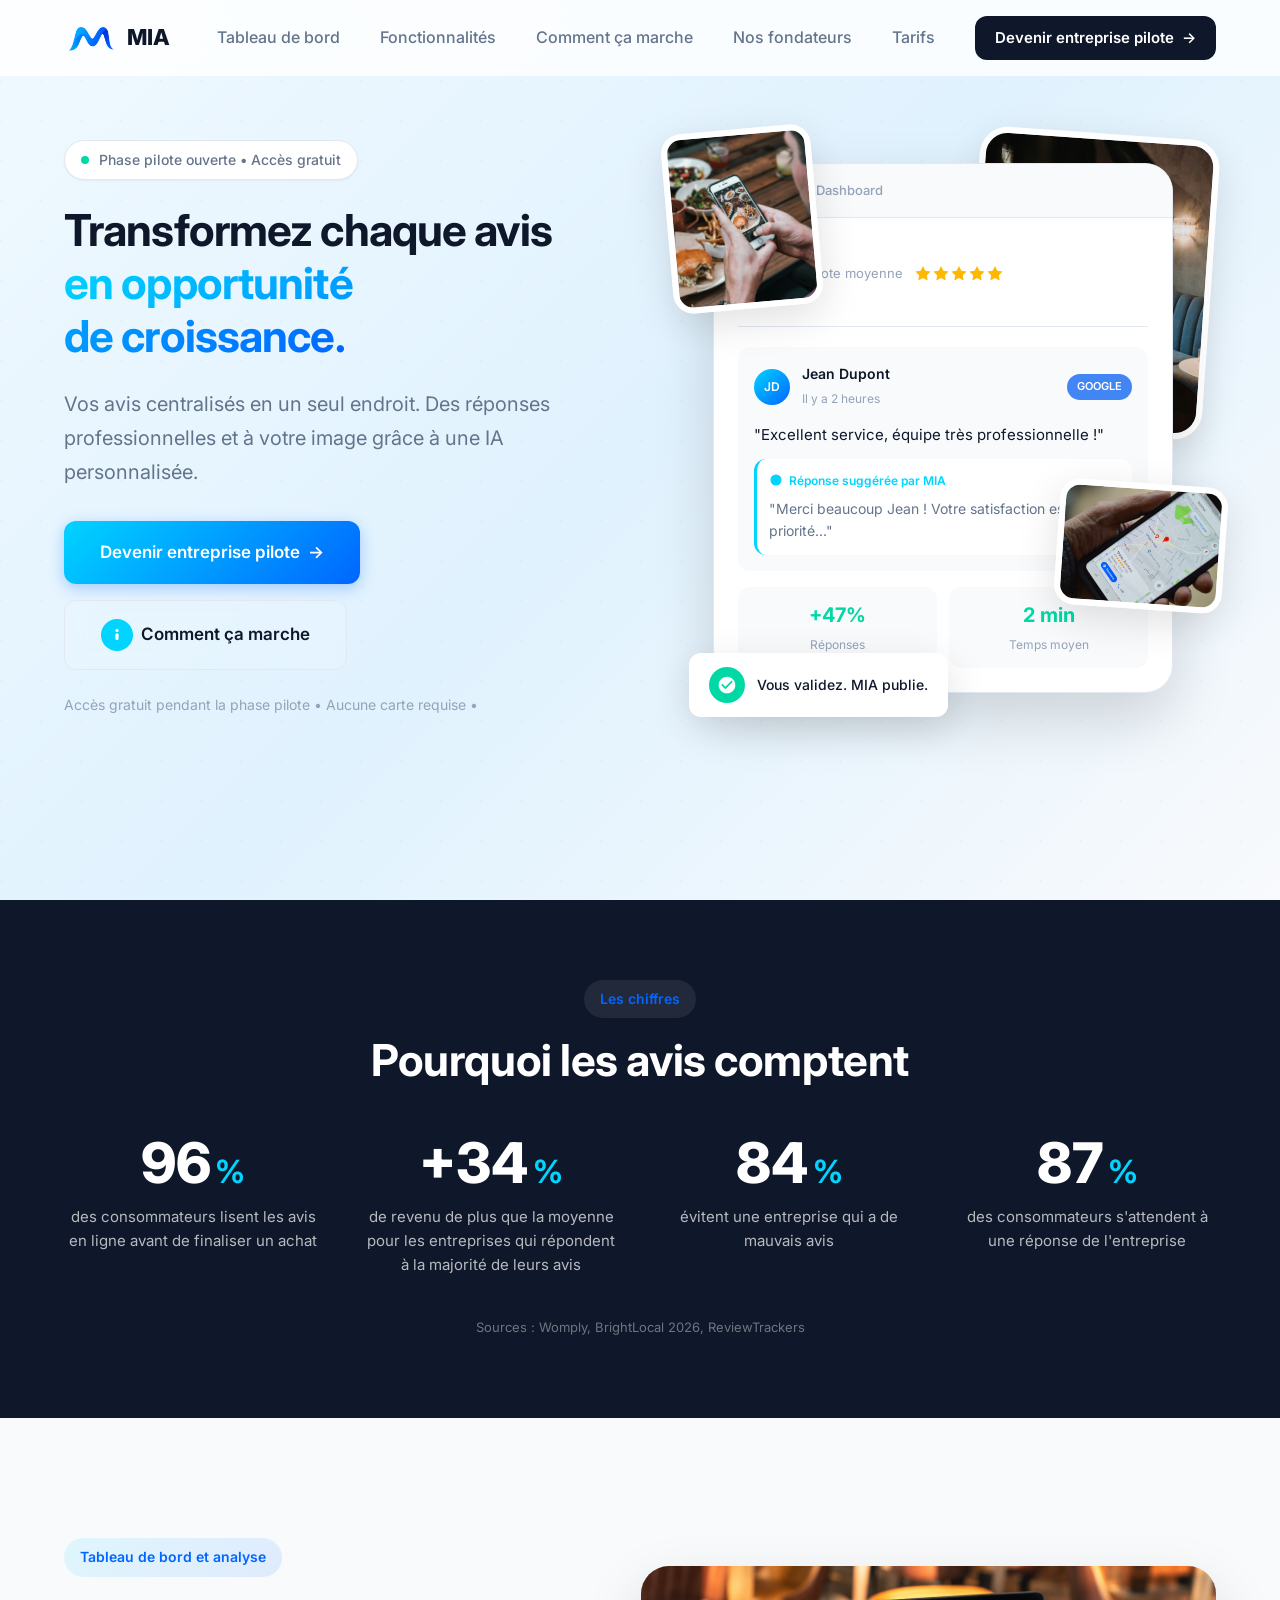
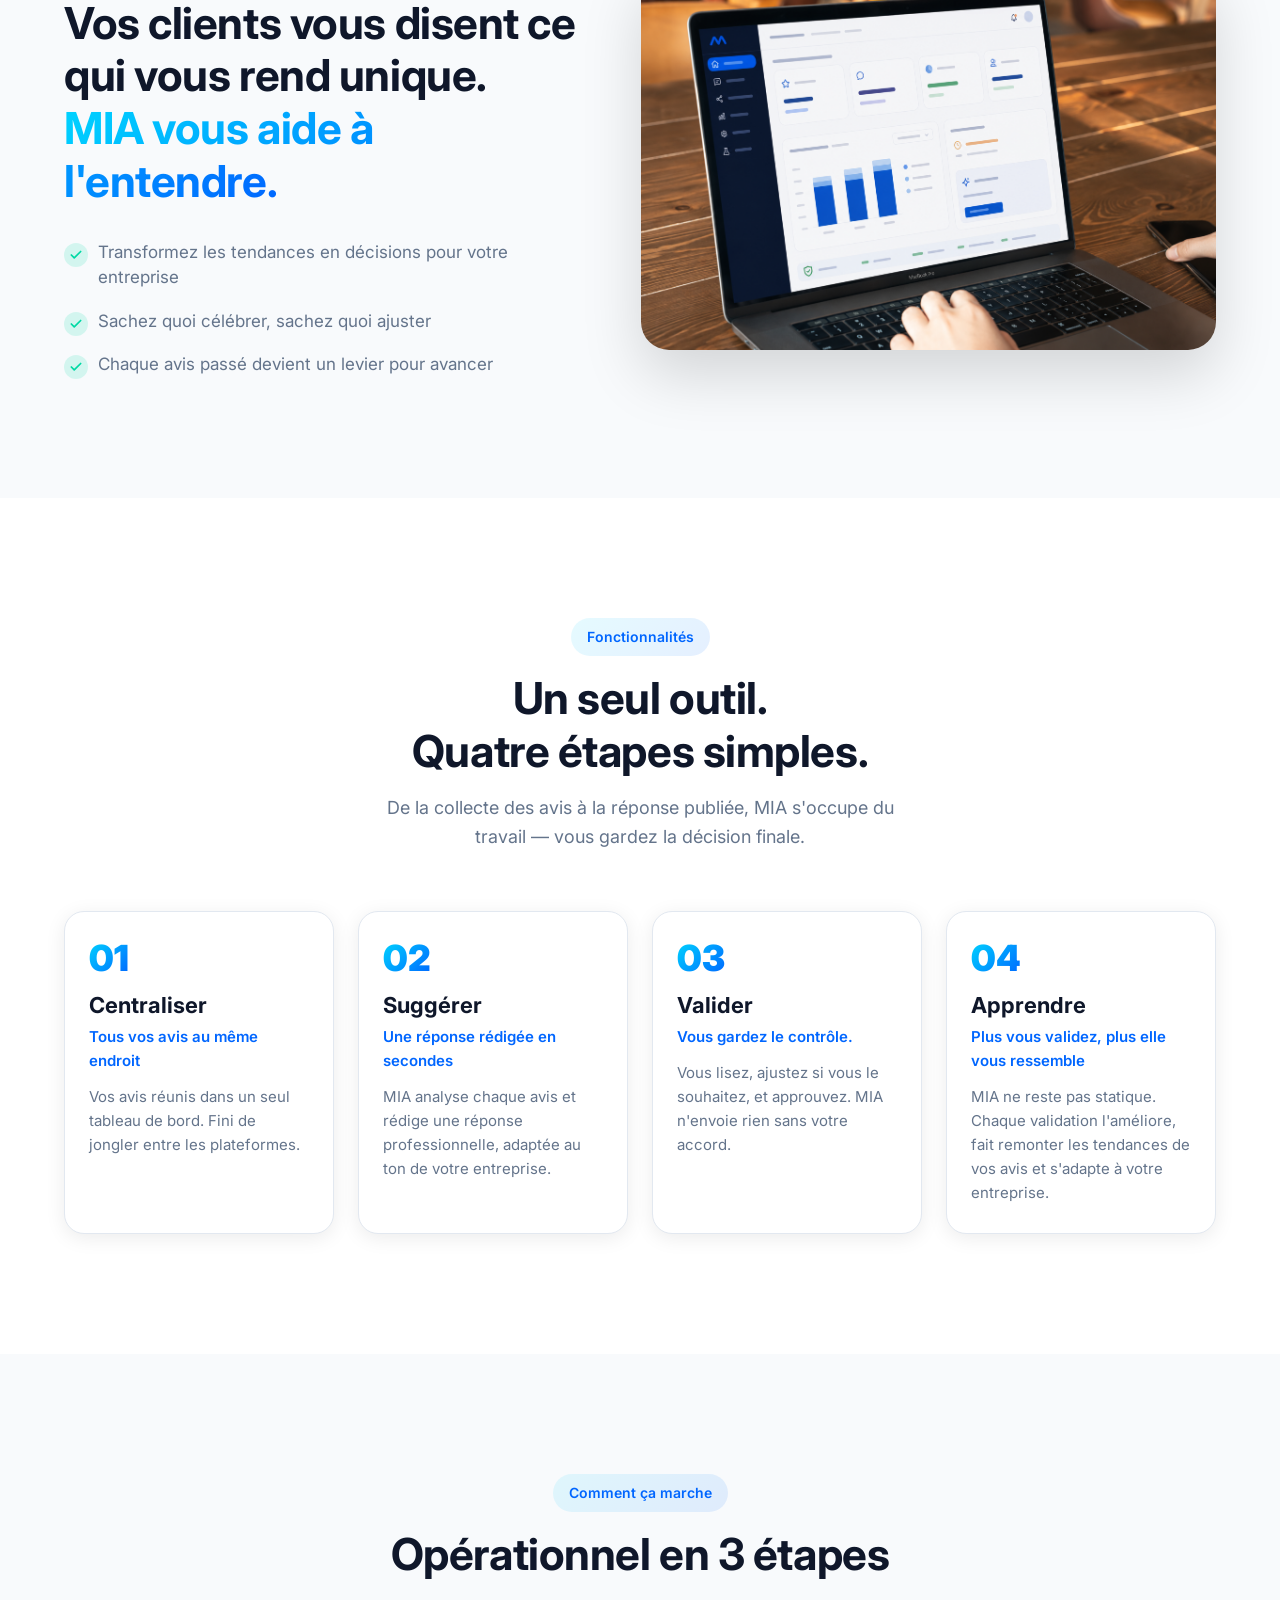
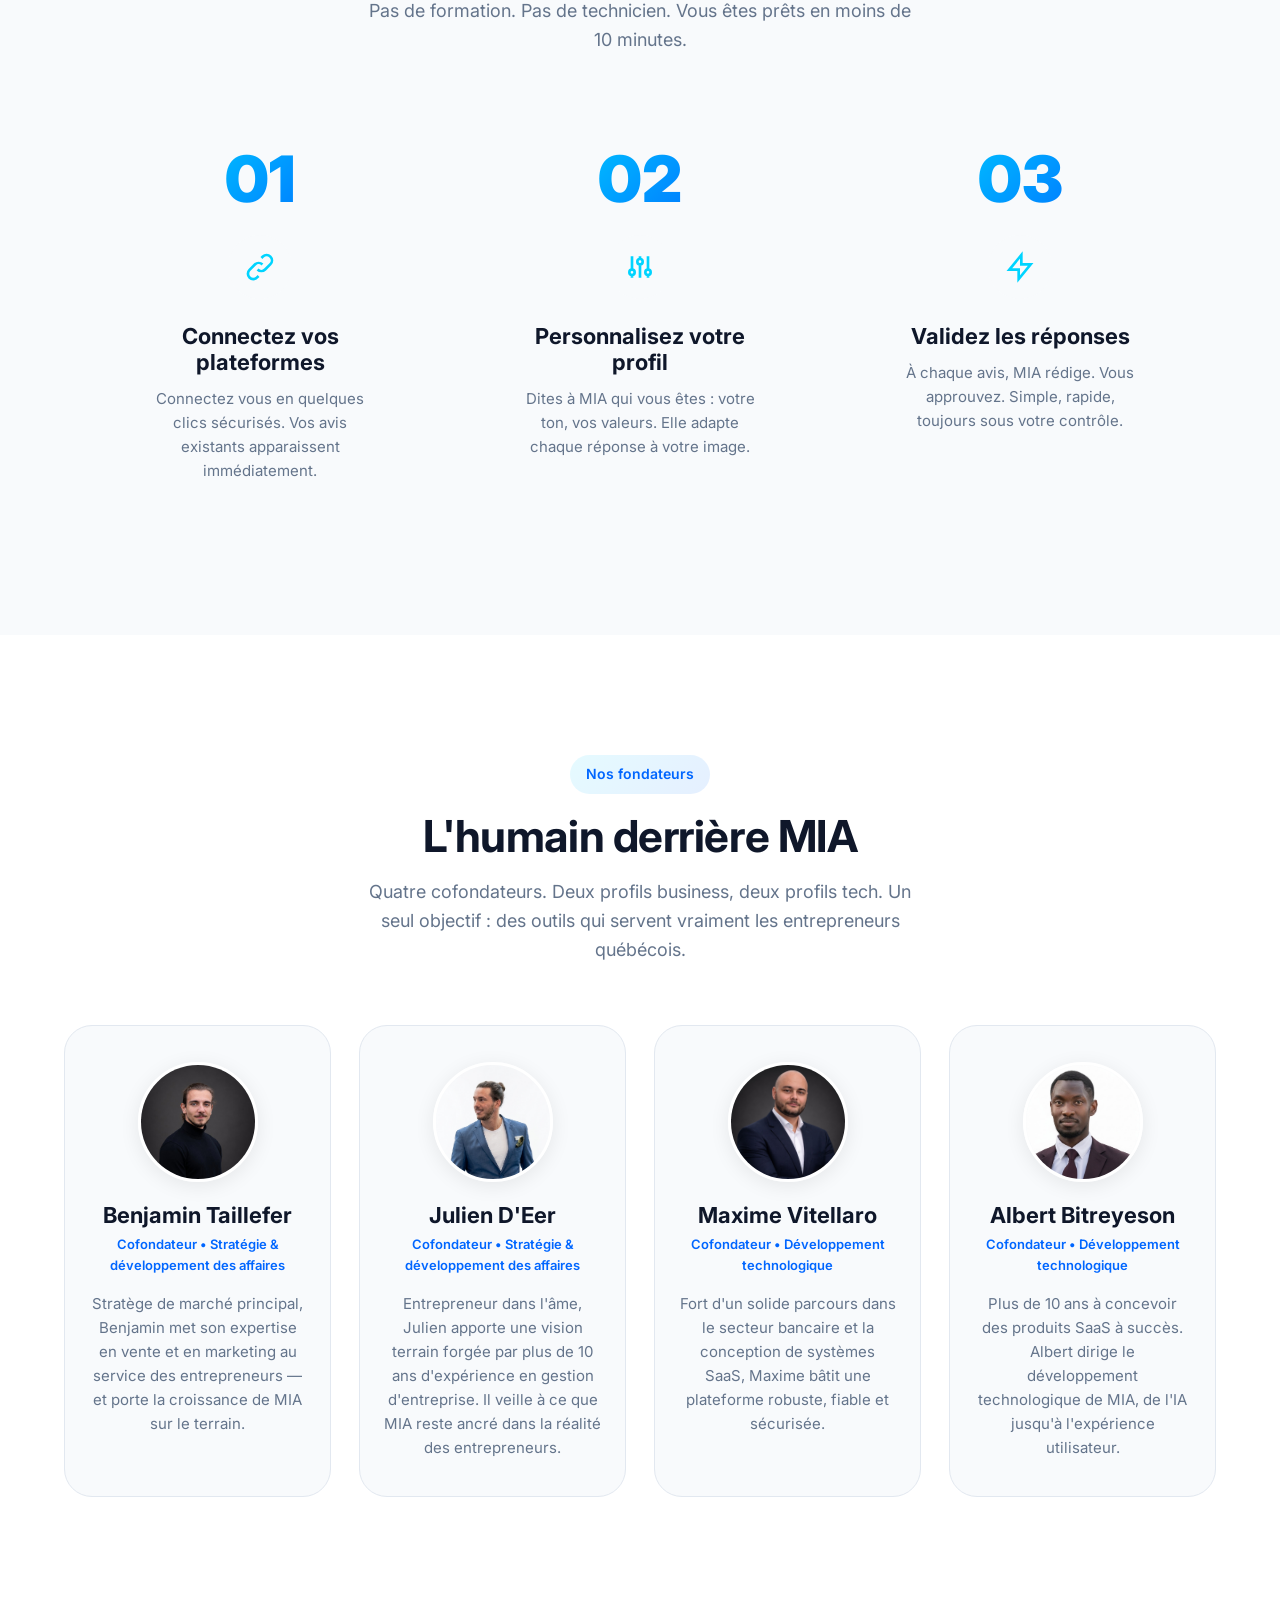
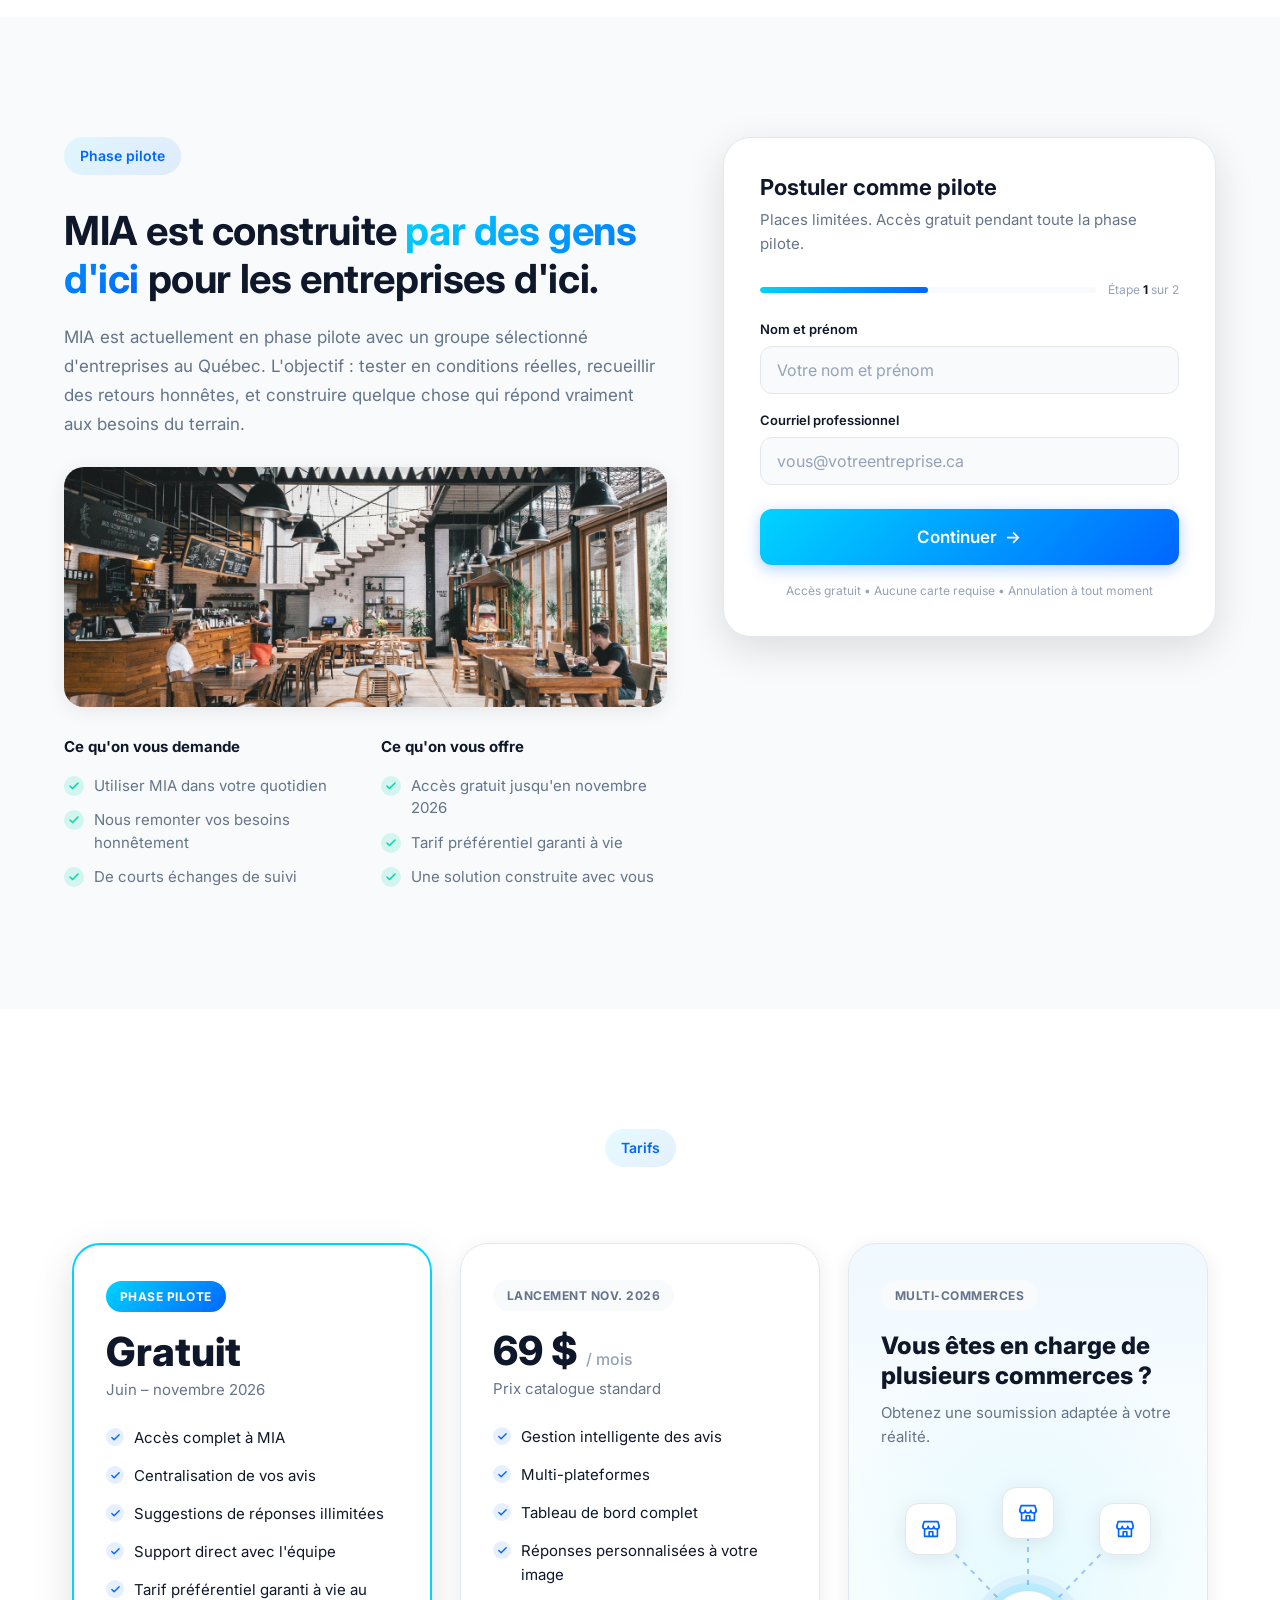
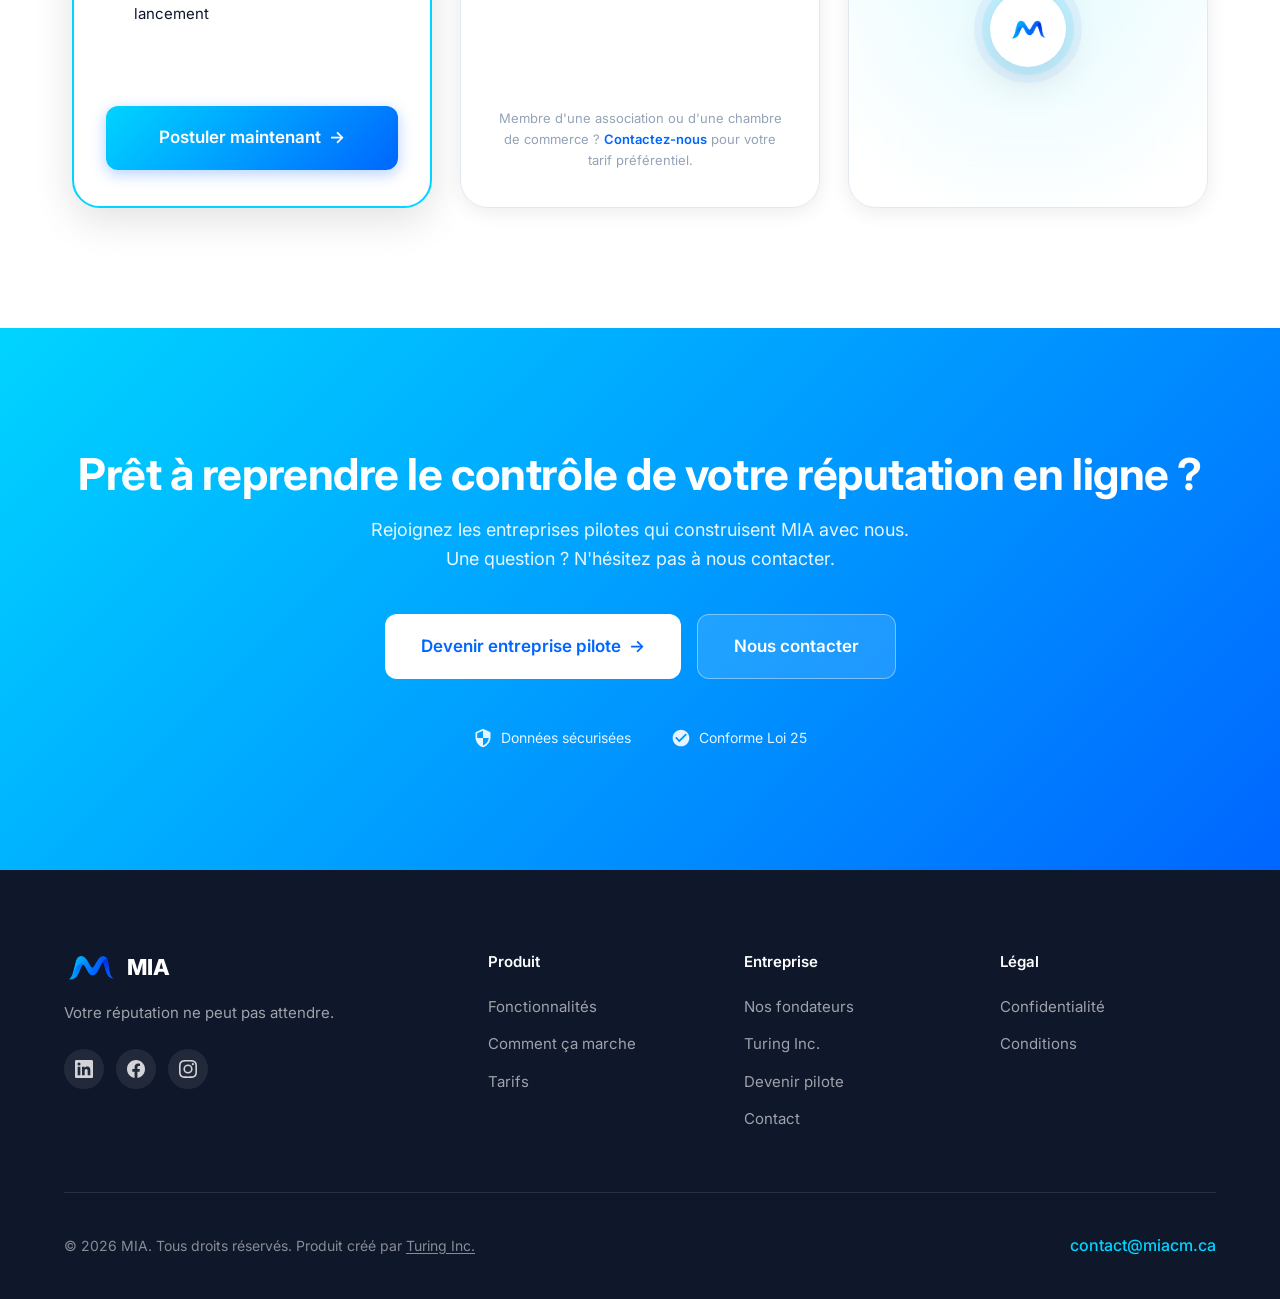
==== commit e8f384cd: "Carte multi-commerces: illustration commerces reliés à MIA et fond teinté" ====
--- a/index.html
+++ b/index.html
@@ -488,6 +488,17 @@
                     <span class="pricing-flag muted">Multi-commerces</span>
                     <h3 class="pricing-multi-title">Vous êtes en charge de plusieurs commerces&nbsp;?</h3>
                     <p class="pricing-period">Obtenez une soumission adaptée à votre réalité.</p>
+                    <div class="multi-visual" aria-hidden="true">
+                        <svg class="multi-lines" viewBox="0 0 100 100" preserveAspectRatio="none">
+                            <path d="M50 76 L17 26"/>
+                            <path d="M50 76 L50 18"/>
+                            <path d="M50 76 L83 26"/>
+                        </svg>
+                        <span class="multi-store" style="left:17%;top:26%"><svg viewBox="0 0 24 24" width="22" height="22" fill="none" stroke="currentColor" stroke-width="1.8" stroke-linecap="round" stroke-linejoin="round"><path d="M3 9l1.5-5h15L21 9"/><path d="M3 9a3 3 0 0 0 6 0 3 3 0 0 0 6 0 3 3 0 0 0 6 0"/><path d="M5 12v8h14v-8"/><path d="M10 20v-5h4v5"/></svg></span>
+                        <span class="multi-store" style="left:50%;top:18%"><svg viewBox="0 0 24 24" width="22" height="22" fill="none" stroke="currentColor" stroke-width="1.8" stroke-linecap="round" stroke-linejoin="round"><path d="M3 9l1.5-5h15L21 9"/><path d="M3 9a3 3 0 0 0 6 0 3 3 0 0 0 6 0 3 3 0 0 0 6 0"/><path d="M5 12v8h14v-8"/><path d="M10 20v-5h4v5"/></svg></span>
+                        <span class="multi-store" style="left:83%;top:26%"><svg viewBox="0 0 24 24" width="22" height="22" fill="none" stroke="currentColor" stroke-width="1.8" stroke-linecap="round" stroke-linejoin="round"><path d="M3 9l1.5-5h15L21 9"/><path d="M3 9a3 3 0 0 0 6 0 3 3 0 0 0 6 0 3 3 0 0 0 6 0"/><path d="M5 12v8h14v-8"/><path d="M10 20v-5h4v5"/></svg></span>
+                        <span class="multi-hub"><img src="logo.png" alt="" width="40" height="24"></span>
+                    </div>
                     <a href="#pilote" class="btn btn-ghost btn-large pricing-btn">
                         Obtenir une soumission <span class="btn-arrow">&rarr;</span>
                     </a>
--- a/styles.css
+++ b/styles.css
@@ -1668,6 +1668,60 @@
     line-height: 1.25;
     margin-bottom: 10px;
 }
+.pricing-card-multi {
+    background:
+        radial-gradient(circle at 50% 62%, rgba(0,212,255,0.10), transparent 60%),
+        linear-gradient(180deg, #f0f9ff 0%, #ffffff 70%);
+}
+.multi-visual {
+    position: relative;
+    height: 200px;
+    margin: 4px 0 28px;
+}
+.multi-lines {
+    position: absolute;
+    inset: 0;
+    width: 100%;
+    height: 100%;
+    overflow: visible;
+}
+.multi-lines path {
+    fill: none;
+    stroke: var(--primary-dark);
+    stroke-opacity: 0.35;
+    stroke-width: 2;
+    stroke-dasharray: 5 6;
+    vector-effect: non-scaling-stroke;
+    animation: multi-flow 1.6s linear infinite;
+}
+@keyframes multi-flow { to { stroke-dashoffset: -22; } }
+.multi-store,
+.multi-hub {
+    position: absolute;
+    display: flex;
+    align-items: center;
+    justify-content: center;
+    transform: translate(-50%, -50%);
+}
+.multi-store {
+    width: 52px;
+    height: 52px;
+    border-radius: 14px;
+    background: white;
+    border: 1px solid var(--border);
+    box-shadow: var(--shadow);
+    color: var(--primary-dark);
+}
+.multi-hub {
+    left: 50%;
+    top: 76%;
+    width: 76px;
+    height: 76px;
+    border-radius: 50%;
+    background: white;
+    box-shadow: 0 0 0 8px rgba(0,212,255,0.12), 0 0 0 16px rgba(0,102,255,0.06), var(--shadow-lg);
+}
+.multi-hub img { width: 40px; height: auto; }
 .pricing-btn { margin-top: auto; width: 100%; padding-left: 20px; padding-right: 20px; white-space: nowrap; }
 .pricing-fine {
     margin-top: 16px;
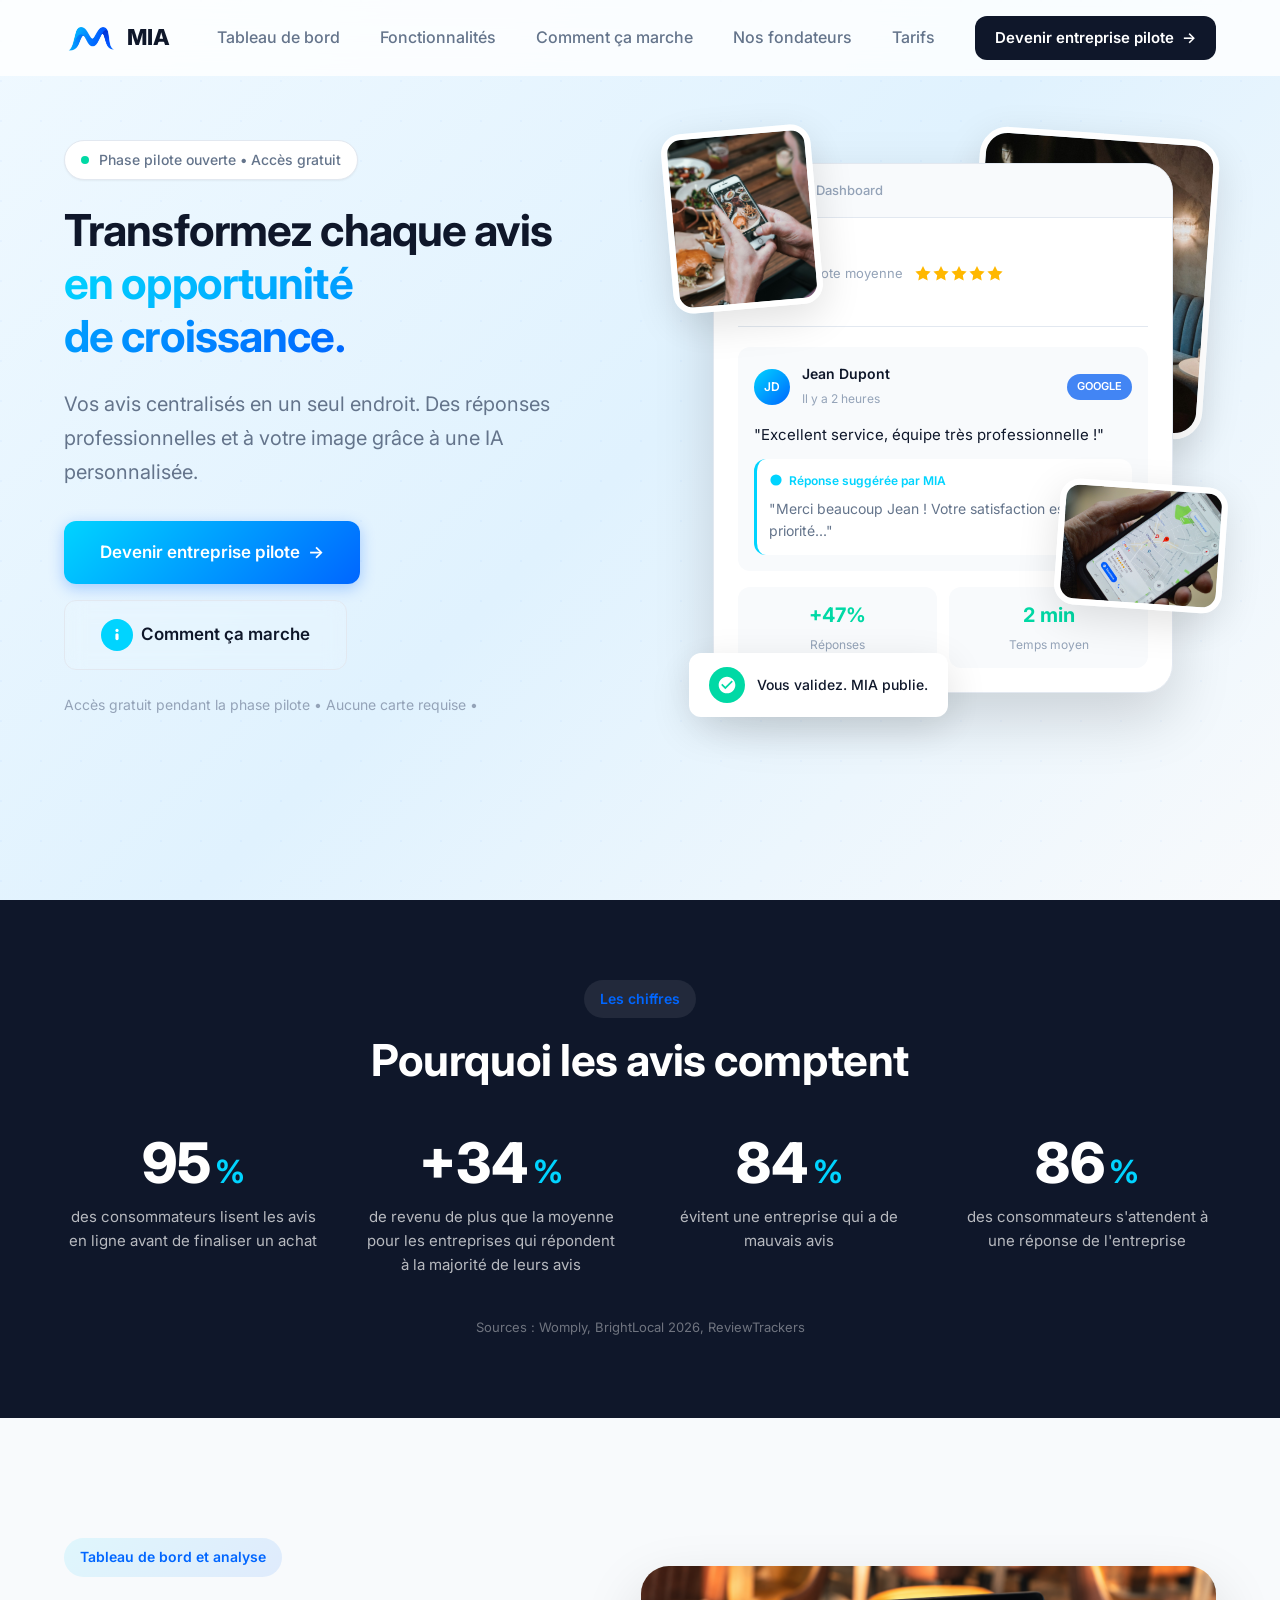
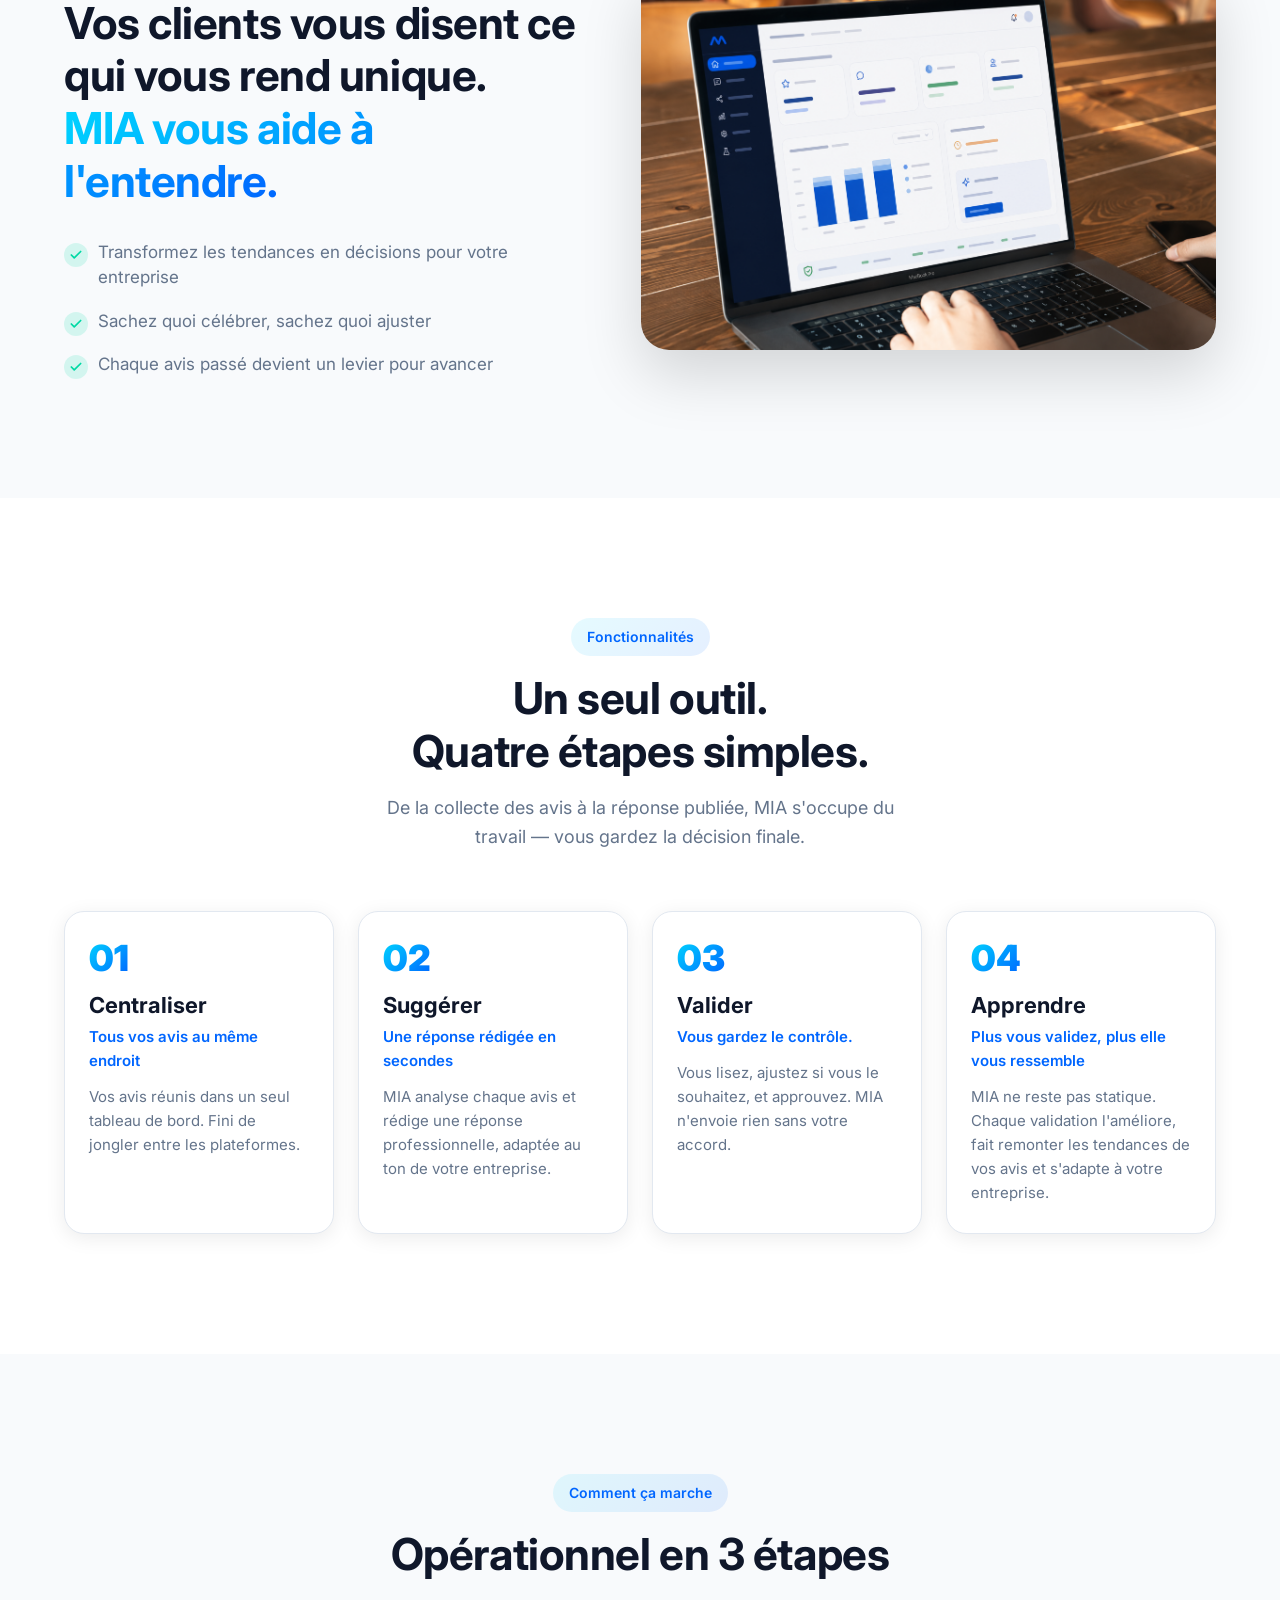
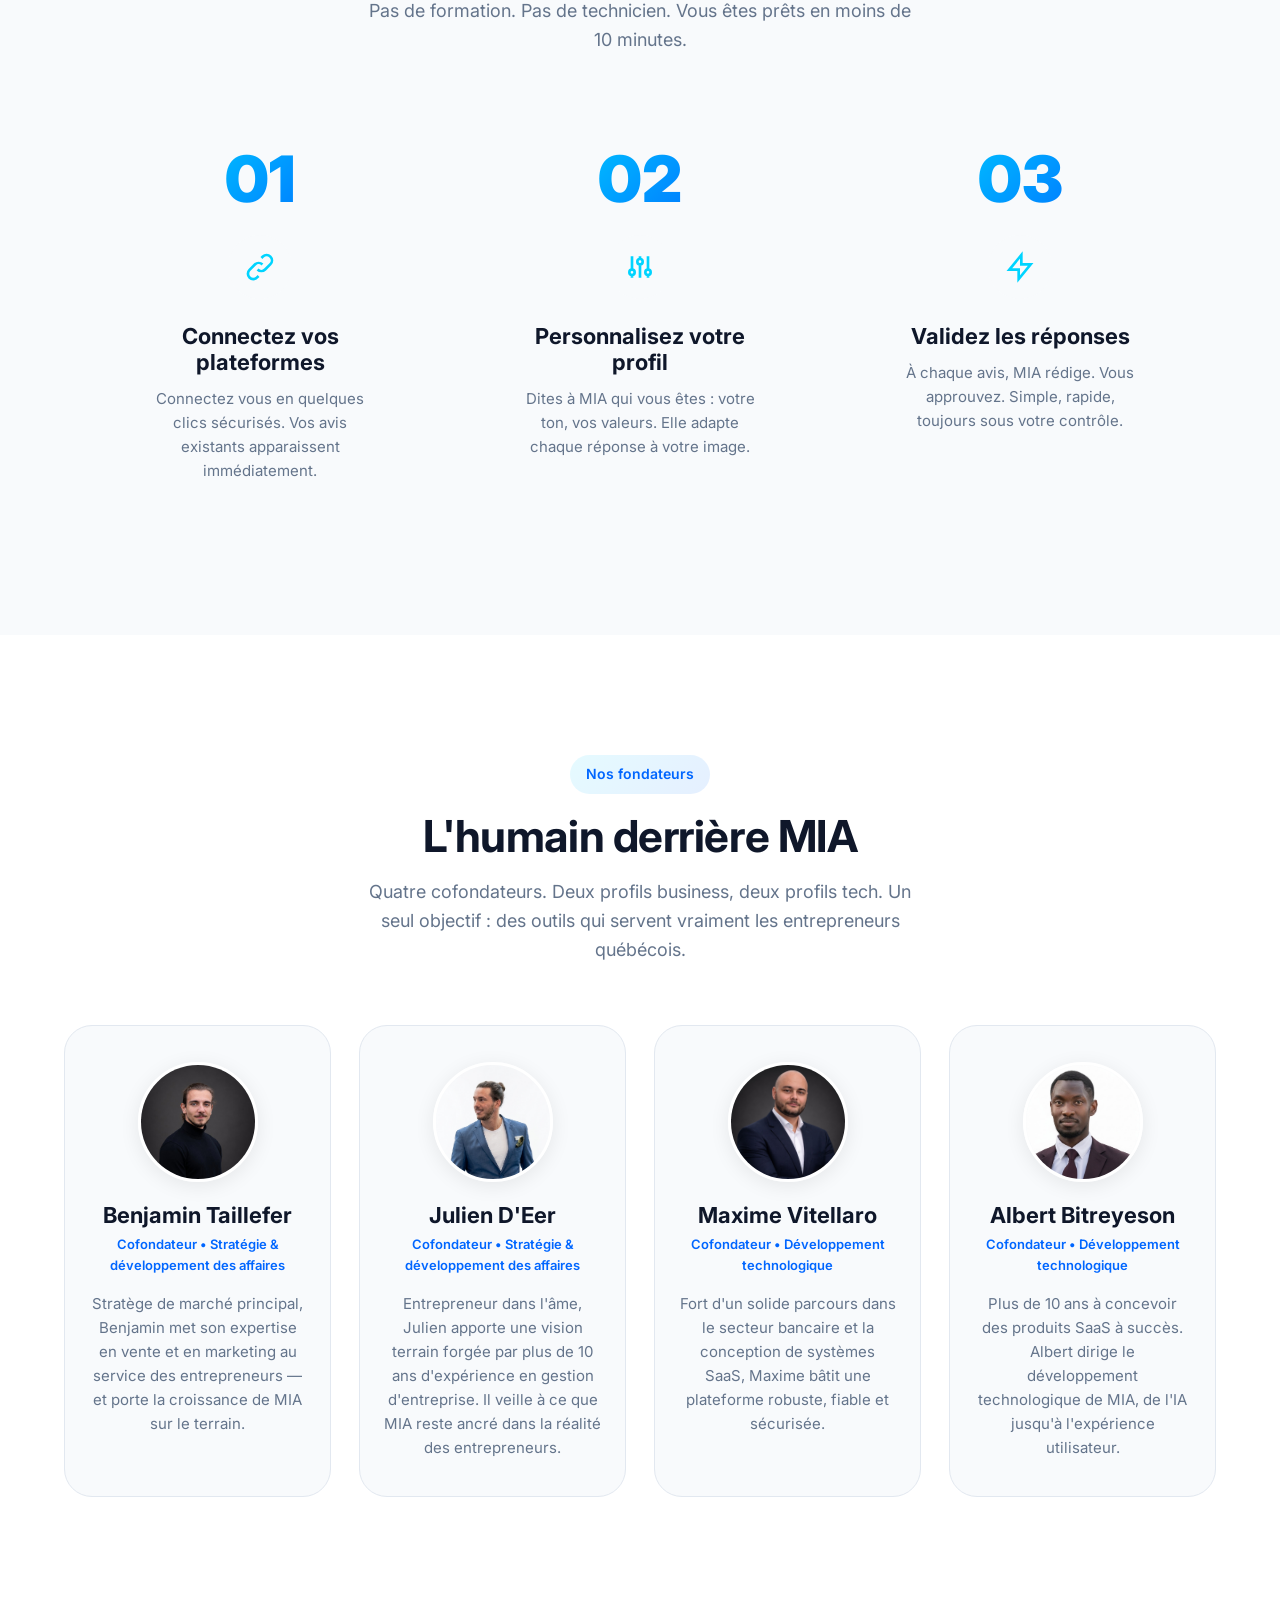
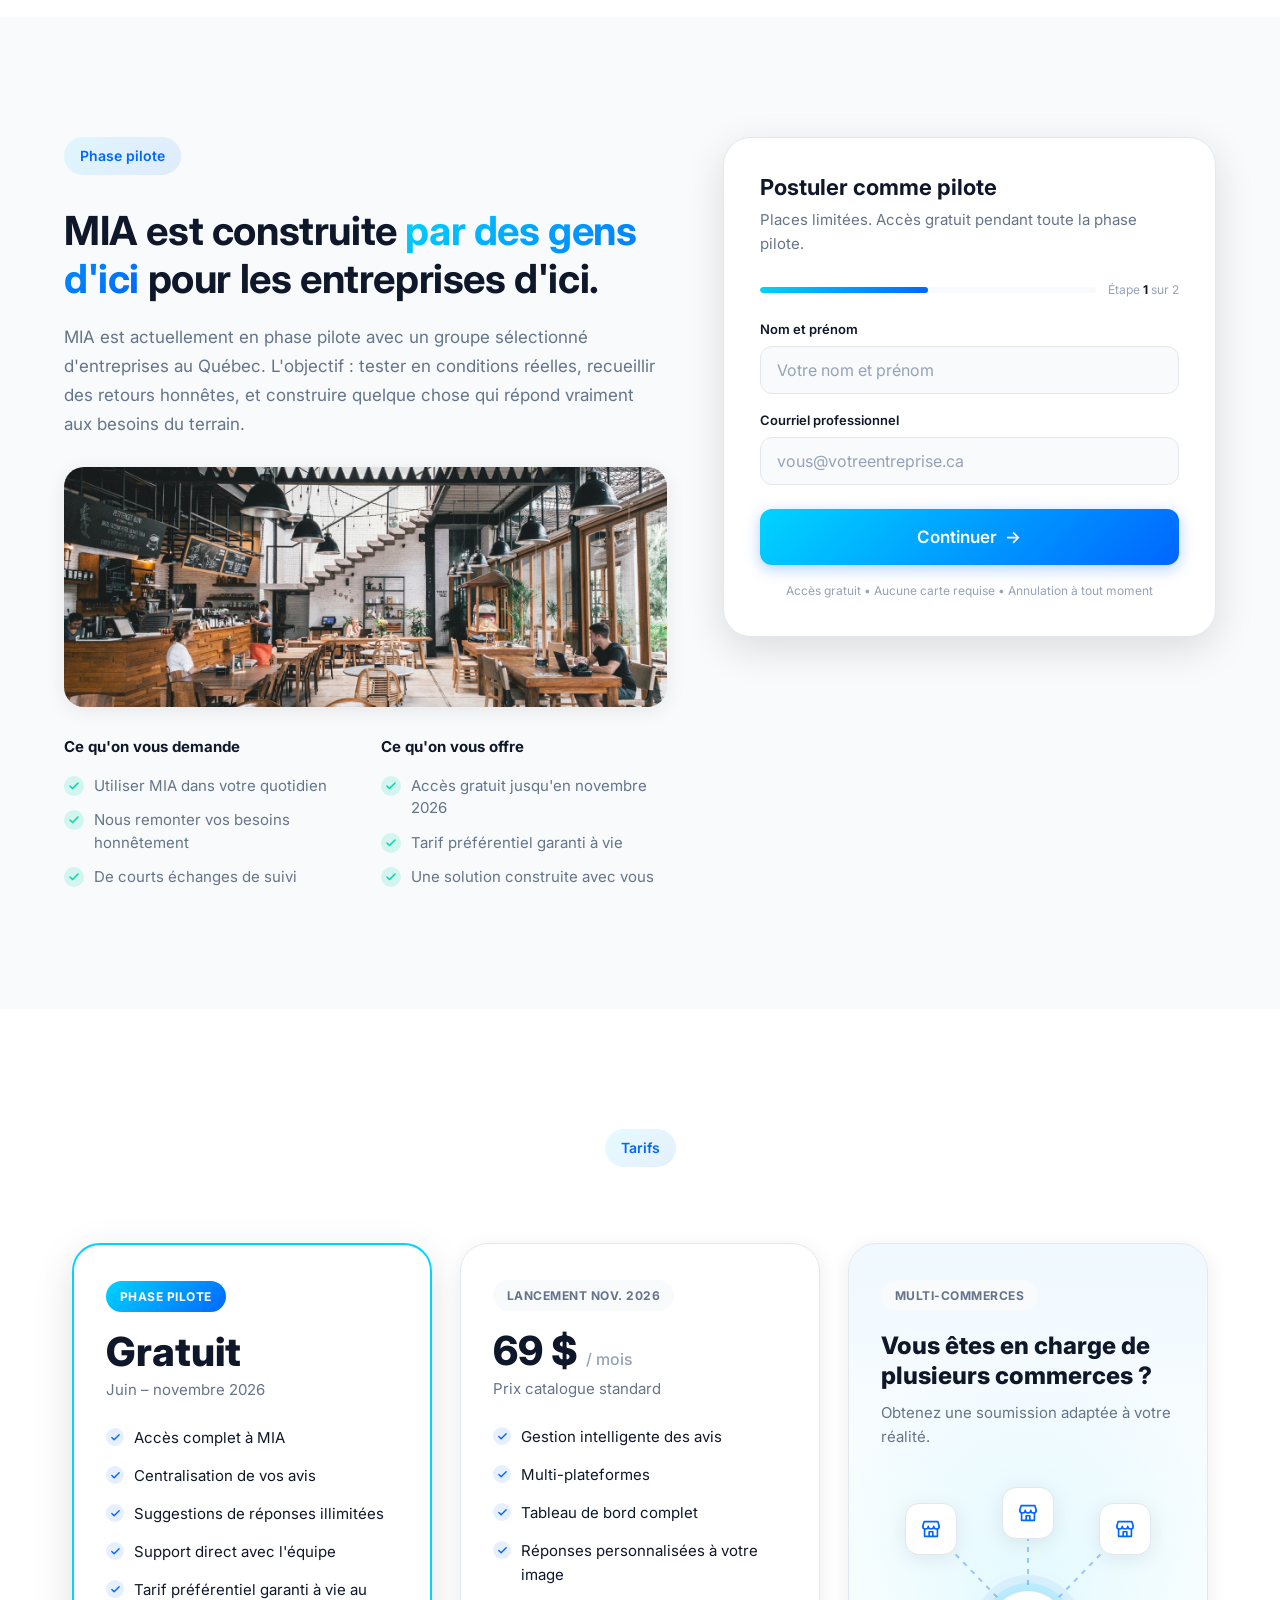
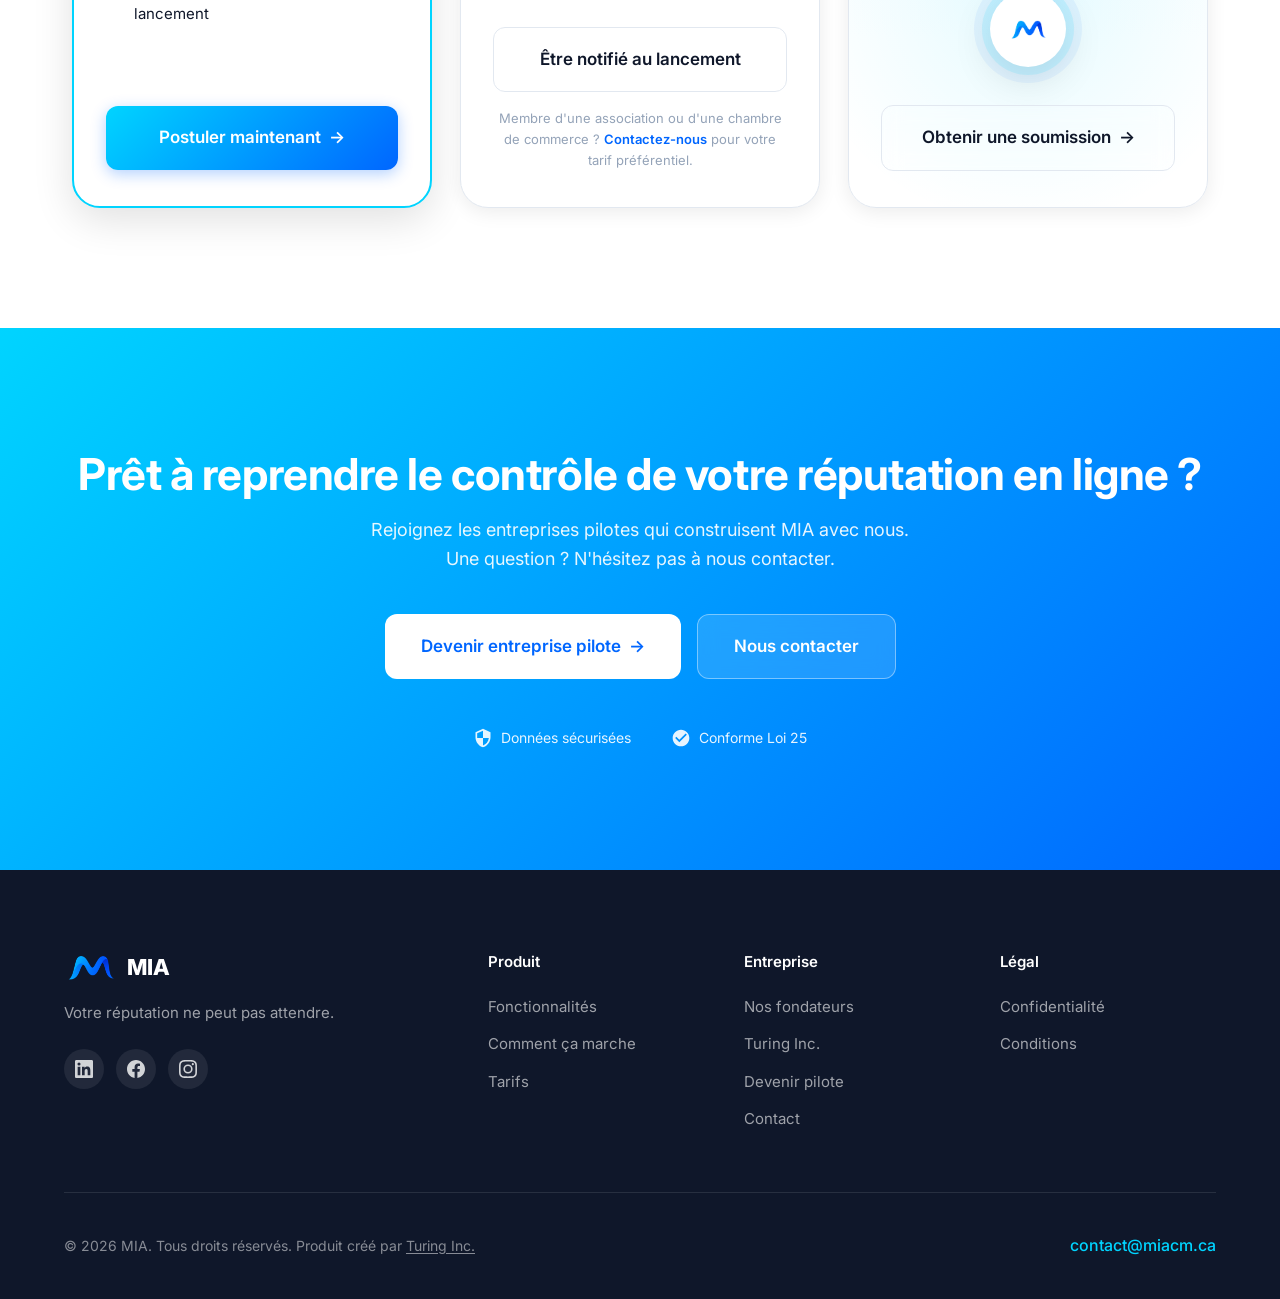
==== commit 2a59e430: "Popup « Parlons de vos commerces » pour la soumission multi-commerces" ====
--- a/index.html
+++ b/index.html
@@ -499,7 +499,7 @@
                         <span class="multi-store" style="left:83%;top:26%"><svg viewBox="0 0 24 24" width="22" height="22" fill="none" stroke="currentColor" stroke-width="1.8" stroke-linecap="round" stroke-linejoin="round"><path d="M3 9l1.5-5h15L21 9"/><path d="M3 9a3 3 0 0 0 6 0 3 3 0 0 0 6 0 3 3 0 0 0 6 0"/><path d="M5 12v8h14v-8"/><path d="M10 20v-5h4v5"/></svg></span>
                         <span class="multi-hub"><img src="logo.png" alt="" width="40" height="24"></span>
                     </div>
-                    <a href="#pilote" class="btn btn-ghost btn-large pricing-btn">
+                    <a href="#pilote" class="btn btn-ghost btn-large pricing-btn" data-open-talk>
                         Obtenir une soumission <span class="btn-arrow">&rarr;</span>
                     </a>
                 </div>
@@ -538,6 +538,69 @@
             </div>
         </div>
     </section>
+
+    <!-- Multi-location quote dialog -->
+    <dialog class="talk-dialog" id="talk-dialog" aria-labelledby="talk-title">
+        <button type="button" class="talk-close" data-close-talk aria-label="Fermer">
+            <svg viewBox="0 0 24 24" width="20" height="20" fill="none" stroke="currentColor" stroke-width="2" stroke-linecap="round"><path d="M6 6l12 12M18 6L6 18"/></svg>
+        </button>
+        <div class="talk-body">
+            <div class="talk-head" id="talk-head">
+                <span class="section-badge">Multi-commerces</span>
+                <h3 id="talk-title">Parlons de vos commerces</h3>
+                <p class="talk-intro">Dites-nous en un peu plus sur votre réalité. Notre équipe vous contactera pour une soumission adaptée.</p>
+            </div>
+            <form class="pilote-form talk-form" id="talk-form">
+                <div class="talk-row">
+                    <label>Nom et prénom
+                        <input type="text" name="name" placeholder="Votre nom et prénom" autocomplete="name" required>
+                    </label>
+                    <label>Courriel professionnel
+                        <input type="email" name="email" placeholder="vous@votreentreprise.ca" autocomplete="email" required>
+                    </label>
+                </div>
+                <div class="talk-row">
+                    <label>Entreprise ou groupe
+                        <input type="text" name="company" placeholder="Nom de votre entreprise" autocomplete="organization" required>
+                    </label>
+                    <label><span>Téléphone <span class="pilote-optional">(facultatif)</span></span>
+                        <input type="tel" name="phone" placeholder="(514) 000-0000" autocomplete="tel">
+                    </label>
+                </div>
+                <label>Nombre de commerces
+                    <select name="locations" required>
+                        <option value="" disabled selected>Choisir</option>
+                        <option>2 à 5</option>
+                        <option>6 à 10</option>
+                        <option>11 à 25</option>
+                        <option>Plus de 25</option>
+                    </select>
+                </label>
+                <label><span>Parlez-nous de votre réalité <span class="pilote-optional">(facultatif)</span></span>
+                    <textarea name="about" rows="3" placeholder="Type de commerces, régions, plateformes d'avis utilisées, vos besoins..."></textarea>
+                </label>
+                <button type="submit" class="btn btn-primary btn-large">
+                    Envoyer ma demande
+                    <span class="btn-arrow">&rarr;</span>
+                </button>
+                <p class="pilote-error" id="talk-error" role="alert" hidden>
+                    Un problème est survenu lors de l'envoi. Réessayez, ou écrivez-nous à
+                    <a href="mailto:contact@miacm.ca">contact@miacm.ca</a>.
+                </p>
+            </form>
+            <div class="pilote-success talk-success" id="talk-success" role="status" aria-live="polite" hidden>
+                <div class="pilote-success-check" aria-hidden="true">
+                    <svg viewBox="0 0 52 52">
+                        <circle class="psc-circle" cx="26" cy="26" r="24"/>
+                        <path class="psc-check" d="M15 27l7 7 15-16"/>
+                    </svg>
+                </div>
+                <h3 class="pilote-success-title">Merci, <span class="ts-name">entrepreneur</span>&nbsp;!</h3>
+                <p class="pilote-success-msg">Votre demande a bien été reçue. Notre équipe vous contactera très bientôt pour en discuter.</p>
+                <button type="button" class="btn btn-ghost" data-close-talk>Fermer</button>
+            </div>
+        </div>
+    </dialog>
 
     <!-- Footer -->
     <footer class="footer">
@@ -658,25 +721,62 @@
         const statsSection = document.querySelector('.stats-section');
         if (statsSection) statsObserver.observe(statsSection);
 
+        // ==========================================================================
+        // HubSpot configuration — fill in these two values.
+        //   1. In HubSpot, create a form (Marketing > Forms) with these fields,
+        //      all marked OPTIONAL (client-side validation already enforces them):
+        //         Email, First name, Last name, Company name, Phone number.
+        //   2. HUBSPOT_PORTAL_ID : Settings > Account Management > Account Defaults
+        //      (also the number in your HubSpot app URL, e.g. app.hubspot.com/…/PORTALID/…).
+        //   3. HUBSPOT_FORM_GUID : open the form > Actions > Share / embed code — the
+        //      guid appears as formId/formGuid in the snippet.
+        // The endpoint below is HubSpot's PUBLIC forms API — no secret key, safe on a
+        // static site. Leads are deduplicated by email, so the step-1 partial submission
+        // and the final submission update the same contact.
+        // ==========================================================================
+        const HUBSPOT_PORTAL_ID = '343395958';
+        const HUBSPOT_FORM_GUID = 'e3c6e8b2-418d-448c-9183-a4af81c4e38e';
+
+        // Split "Nom et prénom" into HubSpot's firstname / lastname properties.
+        const splitName = (full) => {
+            const parts = (full || '').trim().split(/\s+/).filter(Boolean);
+            const firstname = parts.shift() || '';
+            return { firstname, lastname: parts.join(' ') };
+        };
+
+        const getCookie = (name) => {
+            const m = document.cookie.match('(^|;)\\s*' + name + '\\s*=\\s*([^;]+)');
+            return m ? m.pop() : '';
+        };
+
+        // POST to HubSpot's public forms submission API. Empty fields are dropped so a
+        // partial (step-1) submission is accepted. Returns silently if not yet configured.
+        const submitToHubSpot = async (fields) => {
+            if (HUBSPOT_PORTAL_ID === 'YOUR_PORTAL_ID' || HUBSPOT_FORM_GUID === 'YOUR_FORM_GUID') return;
+            const url = `https://api.hsforms.com/submissions/v3/integration/submit/${HUBSPOT_PORTAL_ID}/${HUBSPOT_FORM_GUID}`;
+            const hutk = getCookie('hubspotutk');
+            const payload = {
+                fields: Object.entries(fields)
+                    .filter(([, value]) => value)
+                    .map(([name, value]) => ({ name, value })),
+                context: {
+                    pageUri: window.location.href,
+                    pageName: document.title,
+                    ...(hutk ? { hutk } : {})
+                }
+            };
+            const res = await fetch(url, {
+                method: 'POST',
+                headers: { 'Content-Type': 'application/json' },
+                body: JSON.stringify(payload)
+            });
+            if (!res.ok) throw new Error('HubSpot submission failed: ' + res.status + ' ' + (await res.text()));
+            return res.json();
+        };
+
         // Two-step pilot form (static site — no backend yet)
         const pilotForm = document.getElementById('pilot-form');
         if (pilotForm) {
-            // ==========================================================================
-            // HubSpot configuration — fill in these two values.
-            //   1. In HubSpot, create a form (Marketing > Forms) with these fields,
-            //      all marked OPTIONAL (client-side validation already enforces them):
-            //         Email, First name, Last name, Company name, Phone number.
-            //   2. HUBSPOT_PORTAL_ID : Settings > Account Management > Account Defaults
-            //      (also the number in your HubSpot app URL, e.g. app.hubspot.com/…/PORTALID/…).
-            //   3. HUBSPOT_FORM_GUID : open the form > Actions > Share / embed code — the
-            //      guid appears as formId/formGuid in the snippet.
-            // The endpoint below is HubSpot's PUBLIC forms API — no secret key, safe on a
-            // static site. Leads are deduplicated by email, so the step-1 partial submission
-            // and the final submission update the same contact.
-            // ==========================================================================
-            const HUBSPOT_PORTAL_ID = '343395958';
-            const HUBSPOT_FORM_GUID = 'e3c6e8b2-418d-448c-9183-a4af81c4e38e';
-
             const step1 = pilotForm.querySelector('.pilote-step[data-step="1"]');
             const step2 = pilotForm.querySelector('.pilote-step[data-step="2"]');
             const fill = pilotForm.querySelector('.pilote-progress-fill');
@@ -693,43 +793,6 @@
                 step2.hidden = n !== 2;
                 fill.dataset.step = String(n);
                 if (label) label.textContent = String(n);
-            };
-
-            // Split "Nom et prénom" into HubSpot's firstname / lastname properties.
-            const splitName = (full) => {
-                const parts = (full || '').trim().split(/\s+/).filter(Boolean);
-                const firstname = parts.shift() || '';
-                return { firstname, lastname: parts.join(' ') };
-            };
-
-            const getCookie = (name) => {
-                const m = document.cookie.match('(^|;)\\s*' + name + '\\s*=\\s*([^;]+)');
-                return m ? m.pop() : '';
-            };
-
-            // POST to HubSpot's public forms submission API. Empty fields are dropped so a
-            // partial (step-1) submission is accepted. Returns silently if not yet configured.
-            const submitToHubSpot = async (fields) => {
-                if (HUBSPOT_PORTAL_ID === 'YOUR_PORTAL_ID' || HUBSPOT_FORM_GUID === 'YOUR_FORM_GUID') return;
-                const url = `https://api.hsforms.com/submissions/v3/integration/submit/${HUBSPOT_PORTAL_ID}/${HUBSPOT_FORM_GUID}`;
-                const hutk = getCookie('hubspotutk');
-                const payload = {
-                    fields: Object.entries(fields)
-                        .filter(([, value]) => value)
-                        .map(([name, value]) => ({ name, value })),
-                    context: {
-                        pageUri: window.location.href,
-                        pageName: document.title,
-                        ...(hutk ? { hutk } : {})
-                    }
-                };
-                const res = await fetch(url, {
-                    method: 'POST',
-                    headers: { 'Content-Type': 'application/json' },
-                    body: JSON.stringify(payload)
-                });
-                if (!res.ok) throw new Error('HubSpot submission failed: ' + res.status + ' ' + (await res.text()));
-                return res.json();
             };
 
             document.getElementById('pilot-next')?.addEventListener('click', () => {
@@ -797,6 +860,68 @@
             });
         }
 
+        // Multi-location quote dialog
+        const talkDialog = document.getElementById('talk-dialog');
+        if (talkDialog) {
+            const talkForm = document.getElementById('talk-form');
+            const talkSuccess = document.getElementById('talk-success');
+            const talkError = document.getElementById('talk-error');
+            const talkSubmit = talkForm.querySelector('button[type="submit"]');
+            const talkHead = document.getElementById('talk-head');
+
+            const openTalk = () => {
+                talkForm.hidden = false;
+                talkHead.hidden = false;
+                talkSuccess.hidden = true;
+                talkError.hidden = true;
+                talkDialog.showModal();
+                document.body.classList.add('dialog-open');
+            };
+            document.querySelectorAll('[data-open-talk]').forEach(el => el.addEventListener('click', (e) => {
+                if (typeof talkDialog.showModal !== 'function') return; // very old browser: fall back to the pilot form link
+                e.preventDefault();
+                e.stopImmediatePropagation();
+                openTalk();
+            }, true));
+            talkDialog.querySelectorAll('[data-close-talk]').forEach(el => el.addEventListener('click', () => talkDialog.close()));
+            // Click on the backdrop closes the dialog
+            talkDialog.addEventListener('click', (e) => { if (e.target === talkDialog) talkDialog.close(); });
+            talkDialog.addEventListener('close', () => document.body.classList.remove('dialog-open'));
+
+            talkForm.addEventListener('submit', async (e) => {
+                e.preventDefault();
+                const data = new FormData(talkForm);
+                const { firstname, lastname } = splitName(data.get('name'));
+                const email = data.get('email');
+                talkError.hidden = true;
+                talkSubmit.disabled = true;
+                try {
+                    await submitToHubSpot({
+                        email,
+                        firstname,
+                        lastname,
+                        company: data.get('company').trim(),
+                        phone: data.get('phone')
+                    });
+                    // Sent separately so the lead is still captured if the HubSpot form
+                    // does not (yet) have a "message" field and rejects it.
+                    const about = (data.get('about') || '').trim();
+                    const message = 'Demande de soumission multi-commerces\nNombre de commerces : ' + data.get('locations') + (about ? '\n\n' + about : '');
+                    submitToHubSpot({ email, message }).catch(err => console.error(err));
+                    talkSuccess.querySelector('.ts-name').textContent = firstname || 'entrepreneur';
+                    talkForm.hidden = true;
+                    talkHead.hidden = true;
+                    talkSuccess.hidden = false;
+                    talkForm.reset();
+                } catch (err) {
+                    console.error(err);
+                    talkError.hidden = false;
+                } finally {
+                    talkSubmit.disabled = false;
+                }
+            });
+        }
+
         // Scroll reveal animations
         const revealObserver = new IntersectionObserver((entries) => {
             entries.forEach(entry => {
--- a/styles.css
+++ b/styles.css
@@ -1440,6 +1440,7 @@
     color: var(--text);
 }
 .pilote-form input,
+.pilote-form select,
 .pilote-form textarea {
     padding: 13px 16px;
     font-size: 1rem;
@@ -1455,12 +1456,78 @@
 .pilote-form input::placeholder,
 .pilote-form textarea::placeholder { color: var(--text-muted); }
 .pilote-form input:focus,
+.pilote-form select:focus,
 .pilote-form textarea:focus {
     border-color: var(--primary);
     background: white;
     box-shadow: 0 0 0 3px rgba(0,212,255,0.15);
 }
 .pilote-form .btn { margin-top: 8px; width: 100%; }
+
+/* Multi-location quote dialog */
+body.dialog-open { overflow: hidden; }
+.talk-dialog {
+    width: min(560px, calc(100% - 32px));
+    max-height: calc(100dvh - 32px);
+    margin: auto;
+    padding: 0;
+    border: none;
+    border-radius: var(--radius-xl);
+    background: white;
+    color: var(--text);
+    box-shadow: var(--shadow-xl);
+    overflow-y: auto;
+}
+.talk-dialog::backdrop {
+    background: rgba(15,23,42,0.55);
+    backdrop-filter: blur(4px);
+}
+.talk-dialog[open] { animation: talk-in 0.25s ease-out; }
+@keyframes talk-in { from { opacity: 0; transform: translateY(12px) scale(0.98); } }
+.talk-body { padding: 40px 36px 32px; }
+.talk-body h3 { font-size: 1.625rem; margin-bottom: 8px; }
+.talk-intro {
+    color: var(--text-secondary);
+    font-size: 0.9375rem;
+    margin-bottom: 24px;
+}
+.talk-close {
+    position: absolute;
+    top: 16px;
+    right: 16px;
+    width: 40px;
+    height: 40px;
+    display: flex;
+    align-items: center;
+    justify-content: center;
+    border-radius: 50%;
+    color: var(--text-secondary);
+    transition: background var(--transition-fast), color var(--transition-fast);
+}
+.talk-close:hover { background: var(--bg-light); color: var(--text); }
+.talk-form { display: flex; flex-direction: column; gap: 16px; }
+.talk-form[hidden], .talk-head[hidden] { display: none; }
+.talk-row { display: grid; grid-template-columns: 1fr 1fr; gap: 16px; }
+.pilote-form select {
+    appearance: none;
+    font-family: inherit;
+    outline: none;
+    cursor: pointer;
+    background-image: url("data:image/svg+xml,%3Csvg xmlns='http://www.w3.org/2000/svg' width='12' height='12' viewBox='0 0 24 24' fill='none' stroke='%2364748b' stroke-width='2.5' stroke-linecap='round' stroke-linejoin='round'%3E%3Cpolyline points='6 9 12 15 18 9'/%3E%3C/svg%3E");
+    background-repeat: no-repeat;
+    background-position: right 16px center;
+    padding-right: 40px;
+}
+.pilote-form select:invalid { color: var(--text-muted); }
+.talk-success { text-align: center; padding: 8px 0; }
+.talk-success .btn { margin-top: 20px; }
+@media (max-width: 560px) {
+    .talk-row { grid-template-columns: 1fr; }
+    .talk-body { padding: 36px 20px 24px; }
+}
+@media (prefers-reduced-motion: reduce) {
+    .talk-dialog[open] { animation: none; }
+}
 
 /* Two-step pilot form */
 .pilote-step { display: flex; flex-direction: column; gap: 16px; }
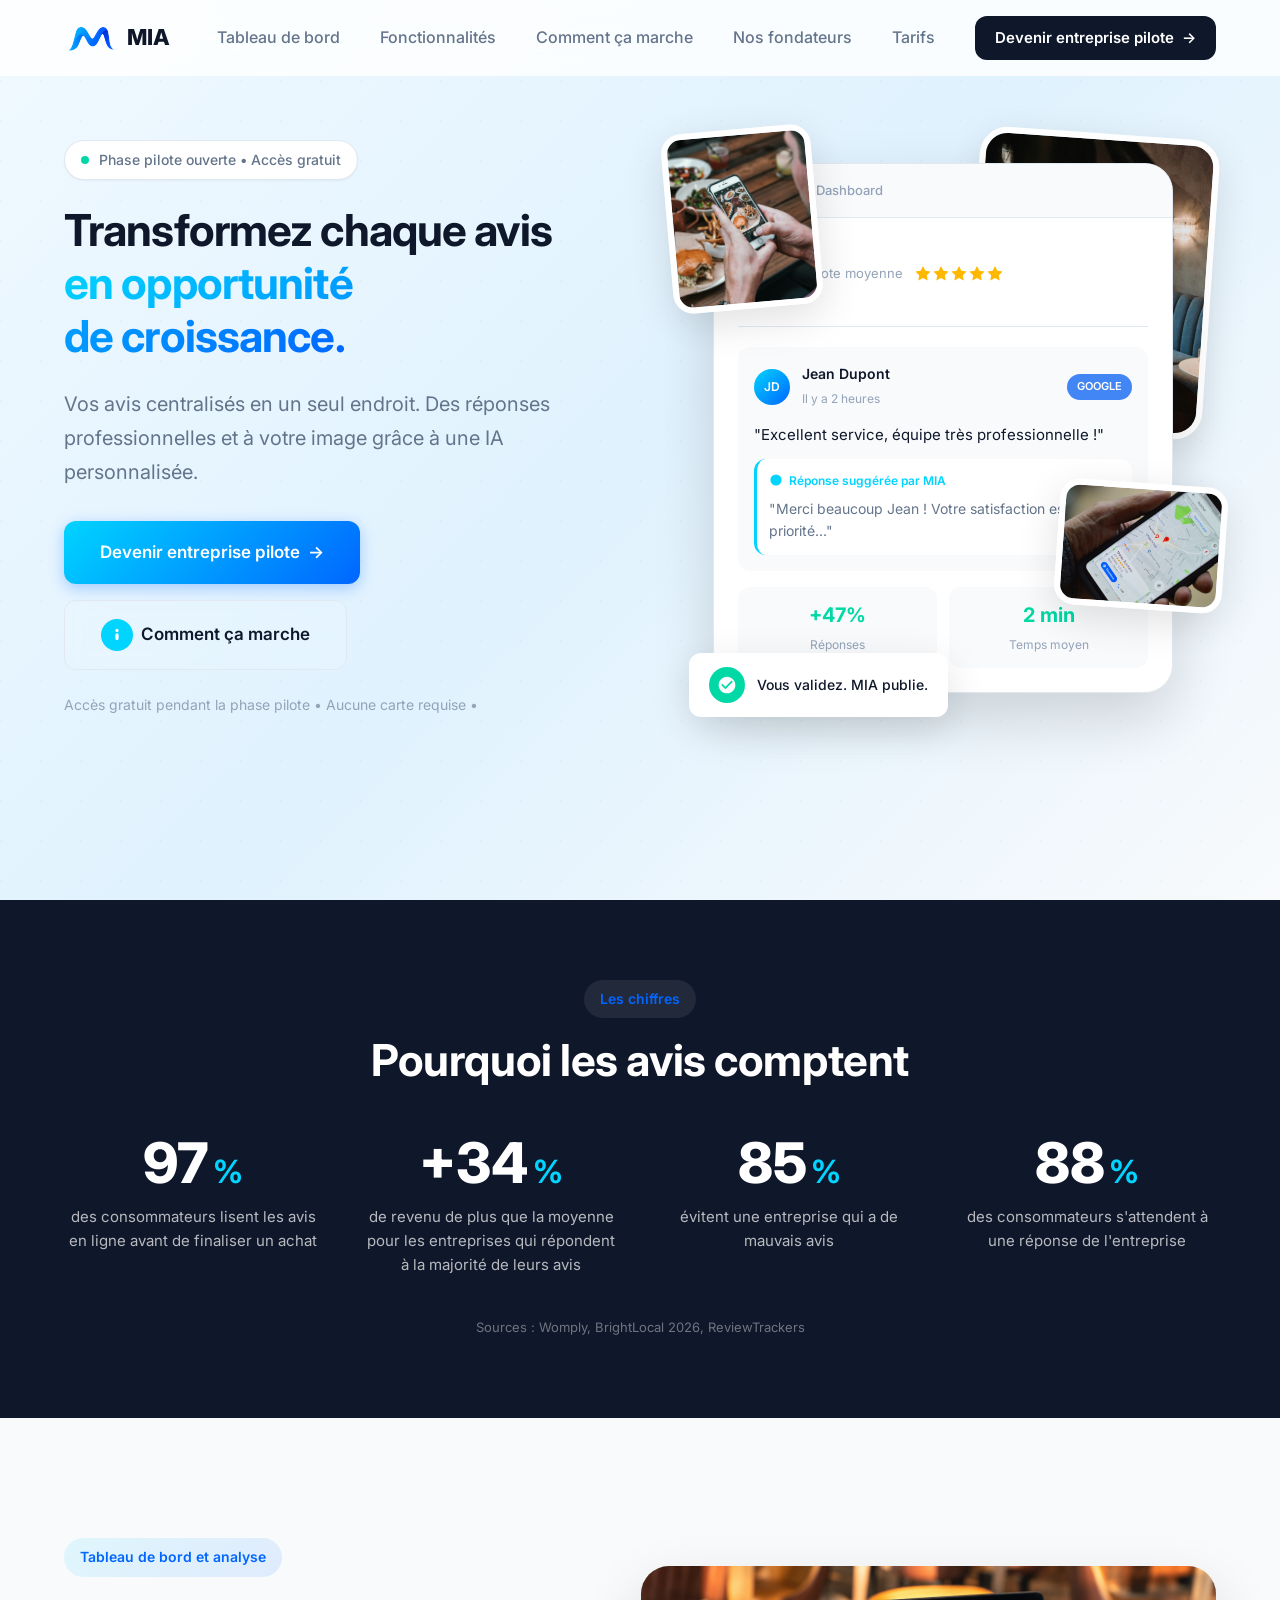
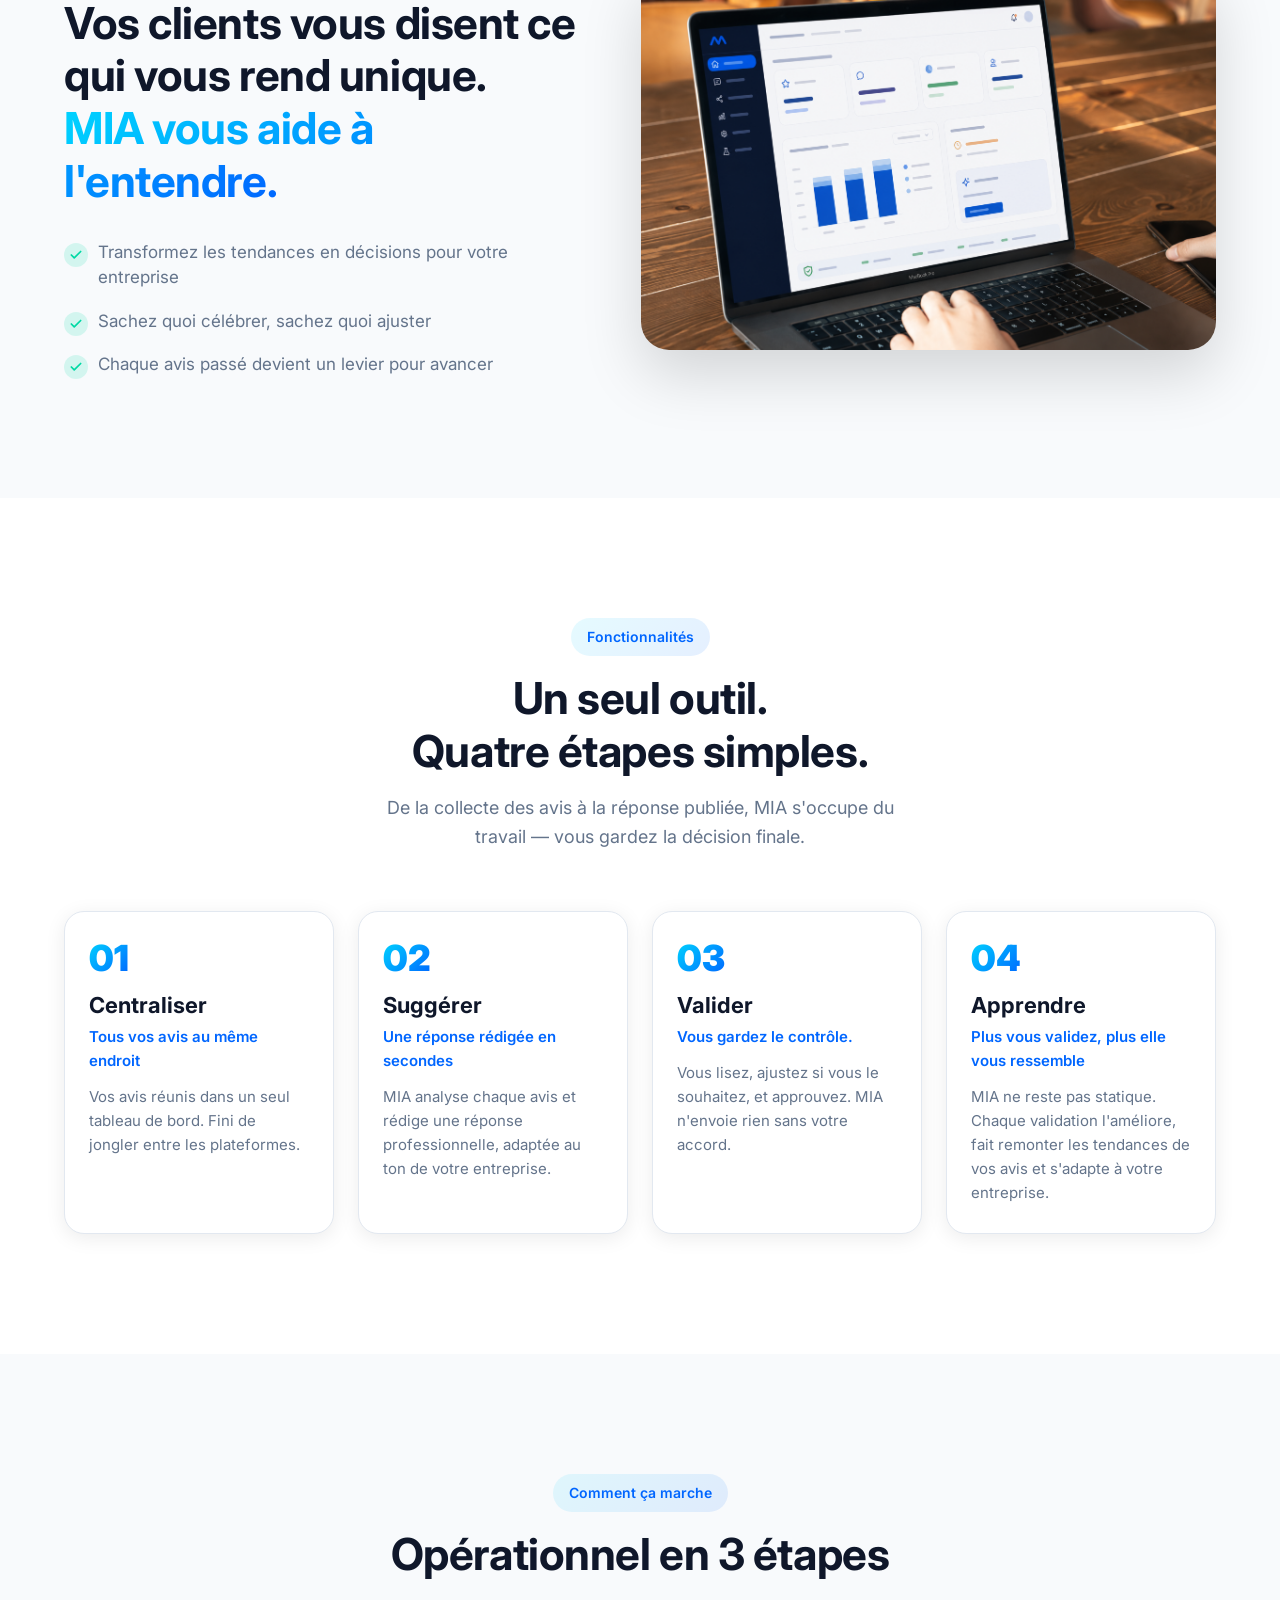
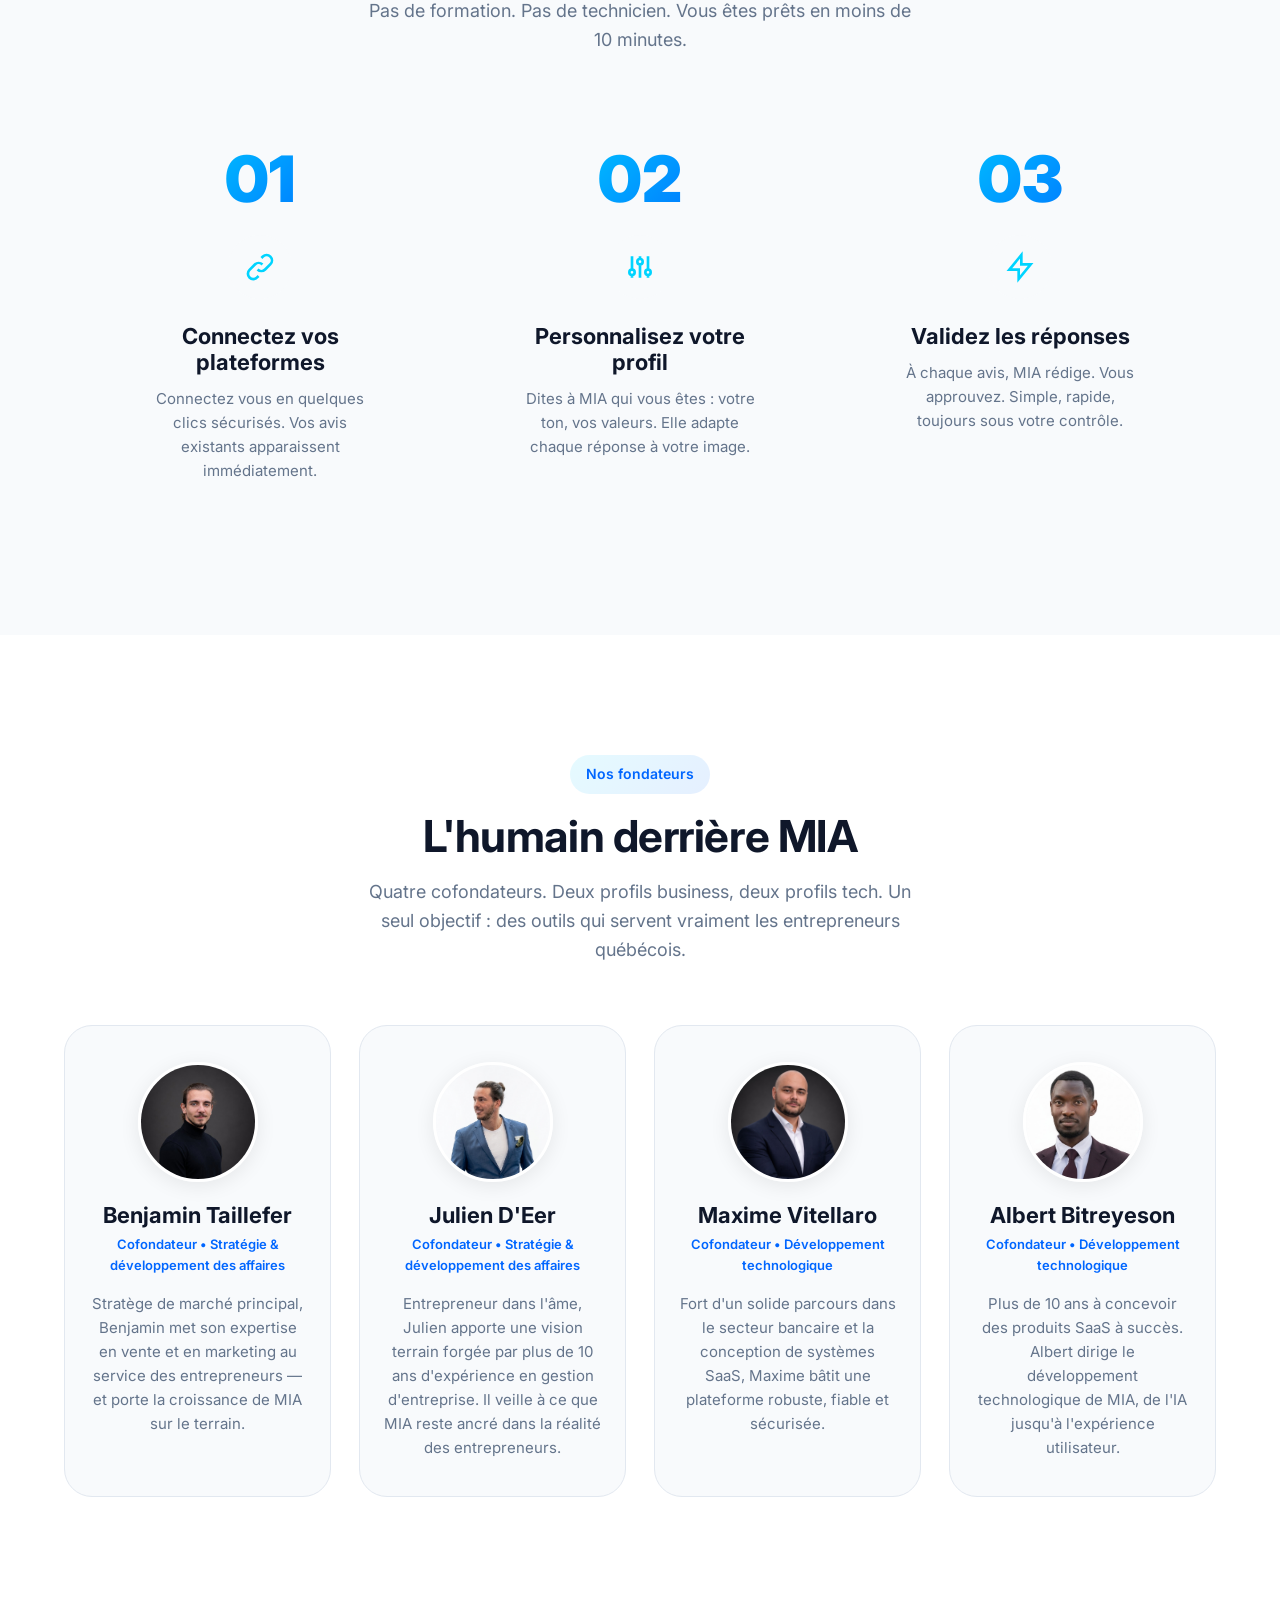
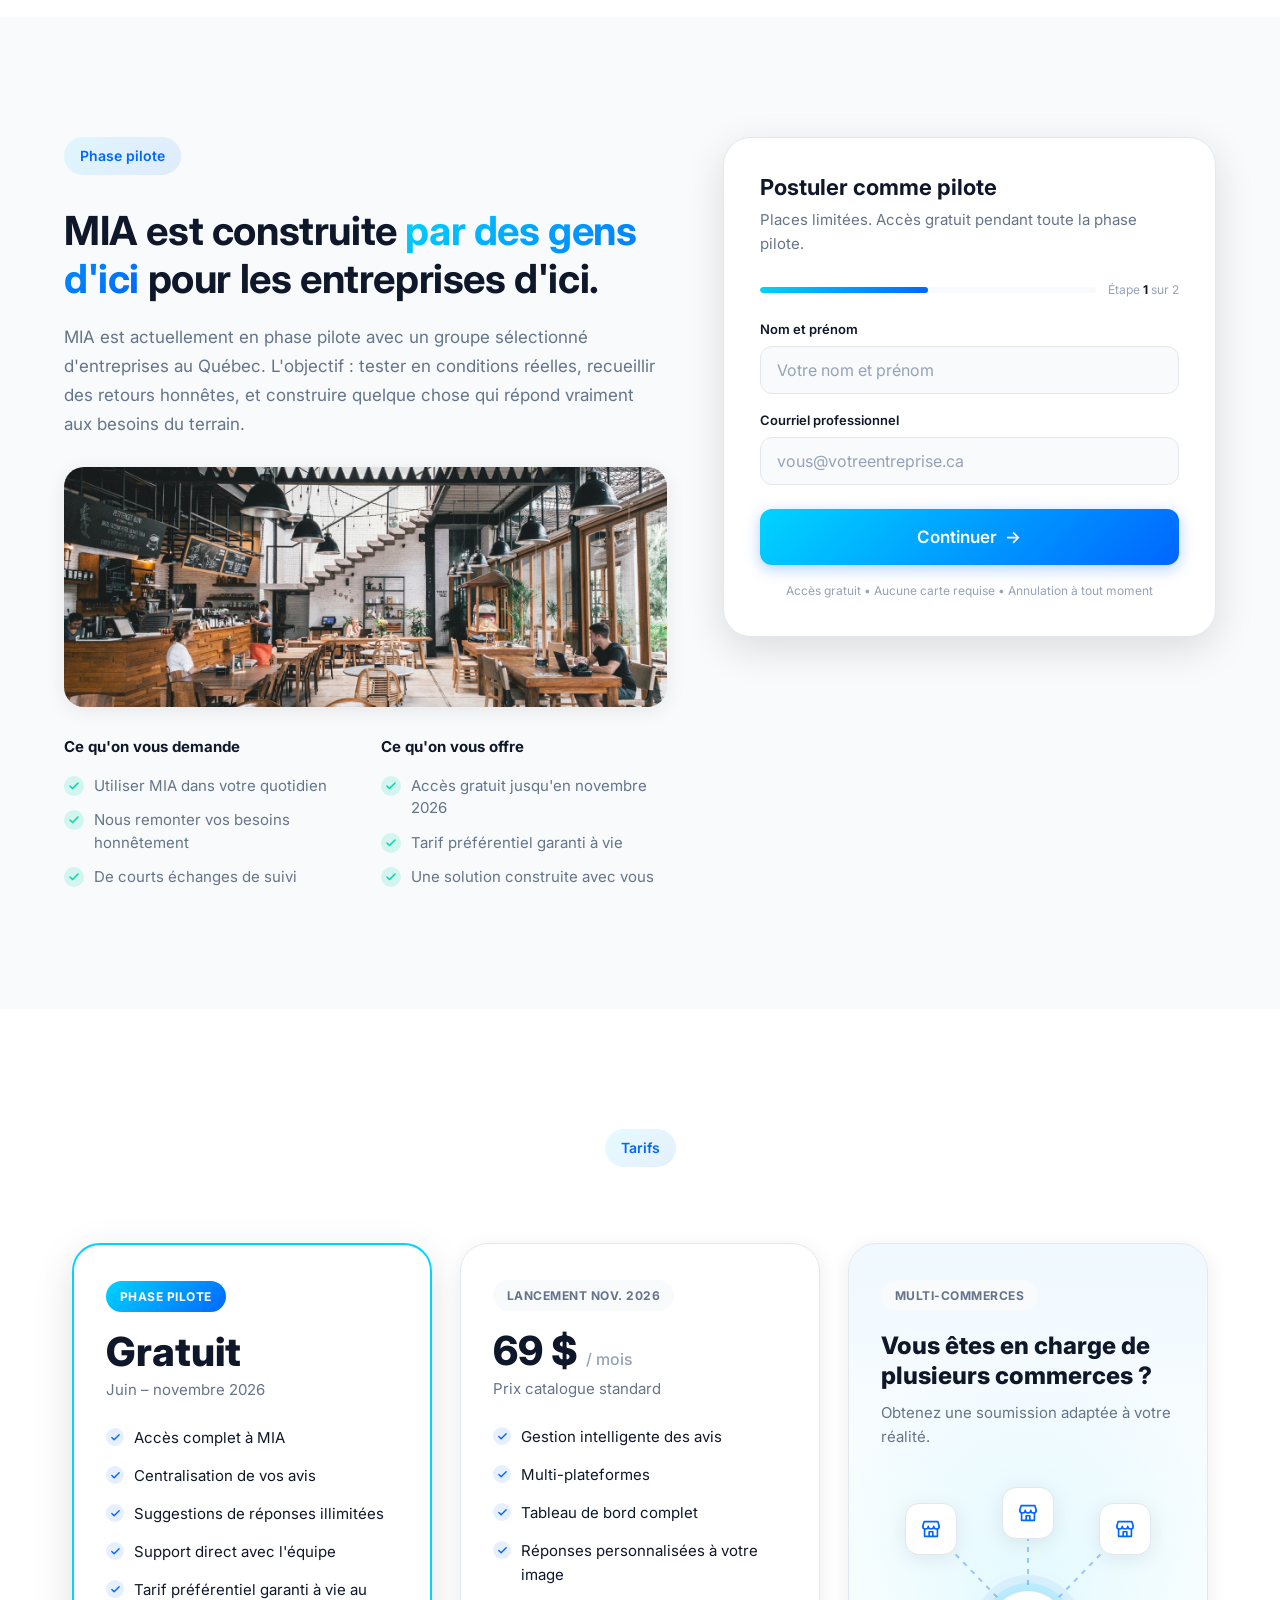
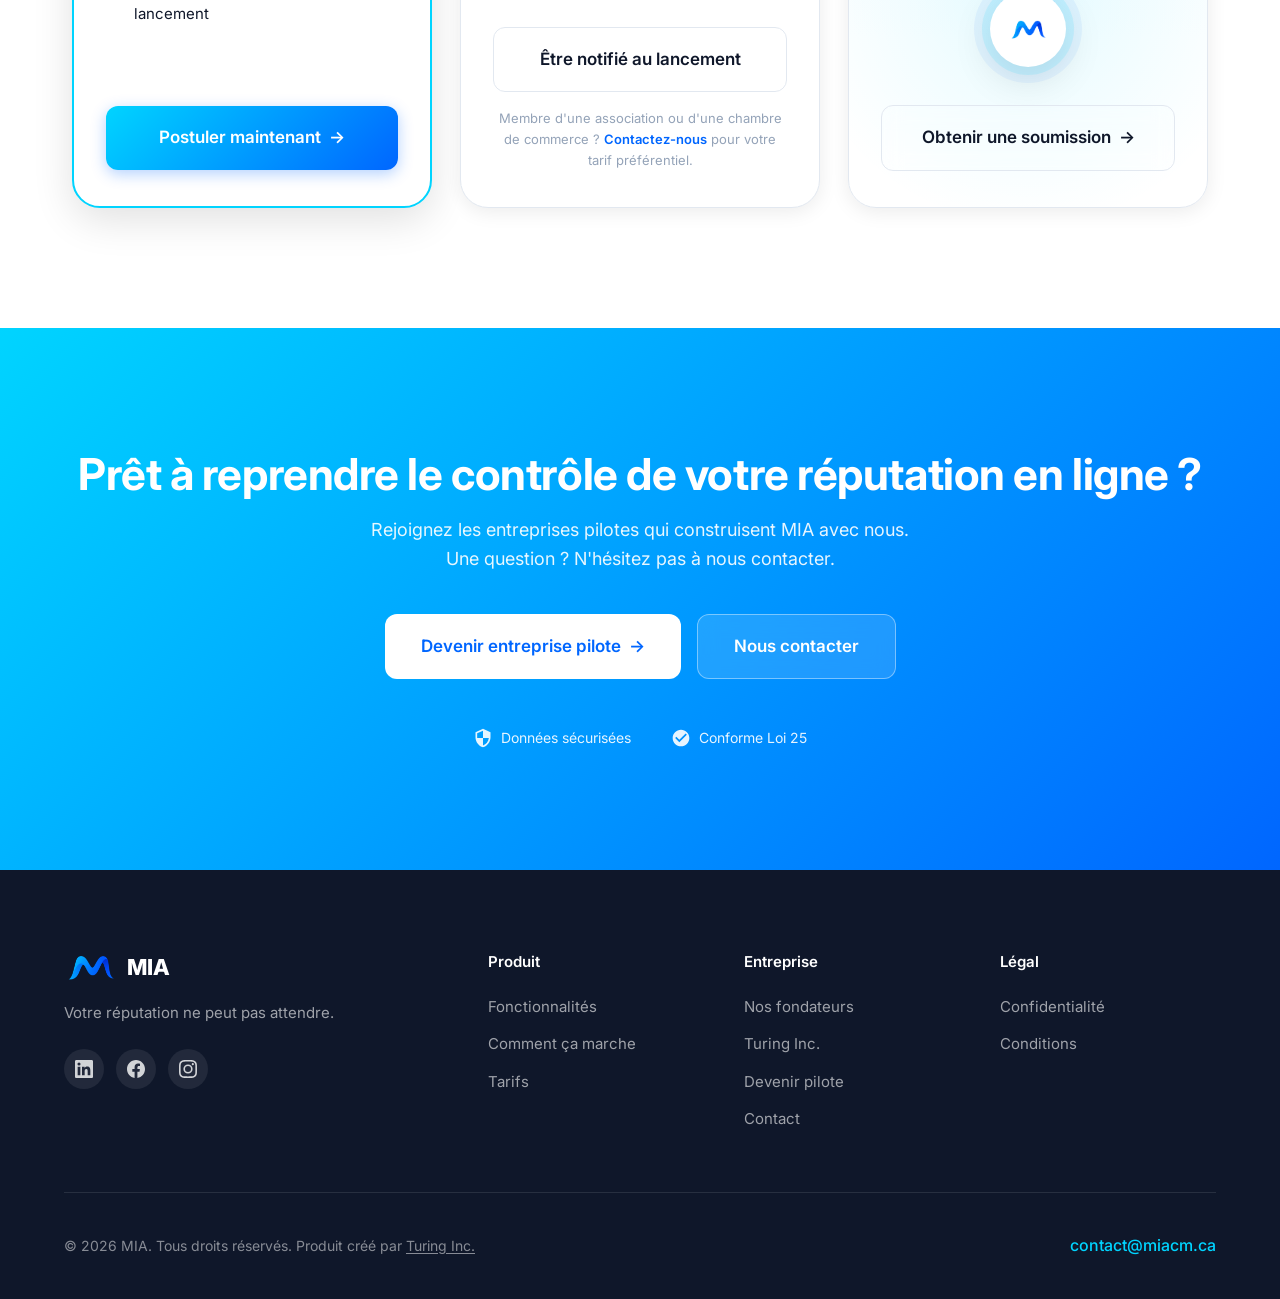
==== commit 1b594afd: "Versionner styles.css pour eviter le cache apres une mise a jour" ====
--- a/index.html
+++ b/index.html
@@ -5,7 +5,7 @@
     <meta name="viewport" content="width=device-width, initial-scale=1.0">
     <title>MIA — L'IA qui répond à vos avis. Vous gardez le contrôle.</title>
     <meta name="description" content="MIA centralise vos avis Google et TripAdvisor et rédige des réponses professionnelles à votre image. Vous validez, MIA publie. Phase pilote gratuite ouverte aux entreprises du Québec.">
-    <link rel="stylesheet" href="styles.css">
+    <link rel="stylesheet" href="styles.css?v=20261015">
     <link rel="preconnect" href="https://fonts.googleapis.com">
     <link rel="preconnect" href="https://fonts.gstatic.com" crossorigin>
     <link href="https://fonts.googleapis.com/css2?family=Inter:wght@300;400;500;600;700;800;900&display=swap" rel="stylesheet">
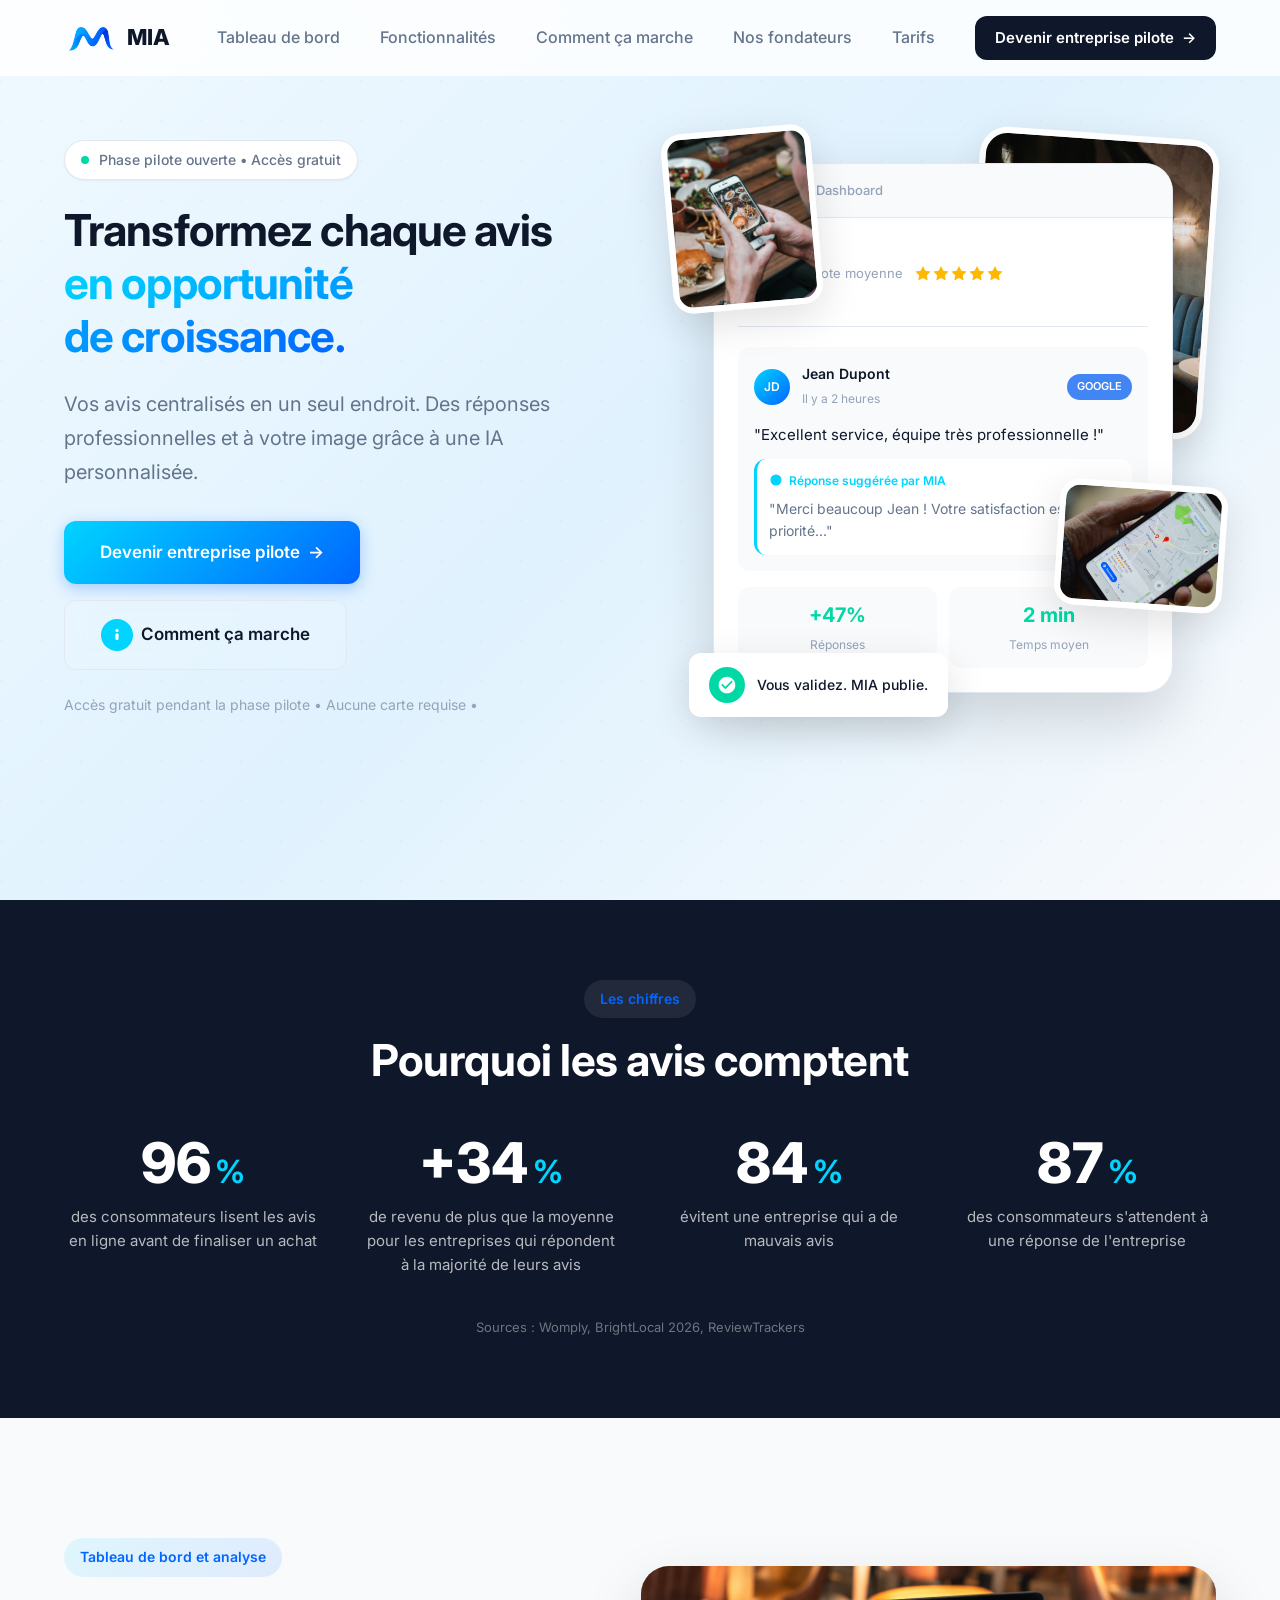
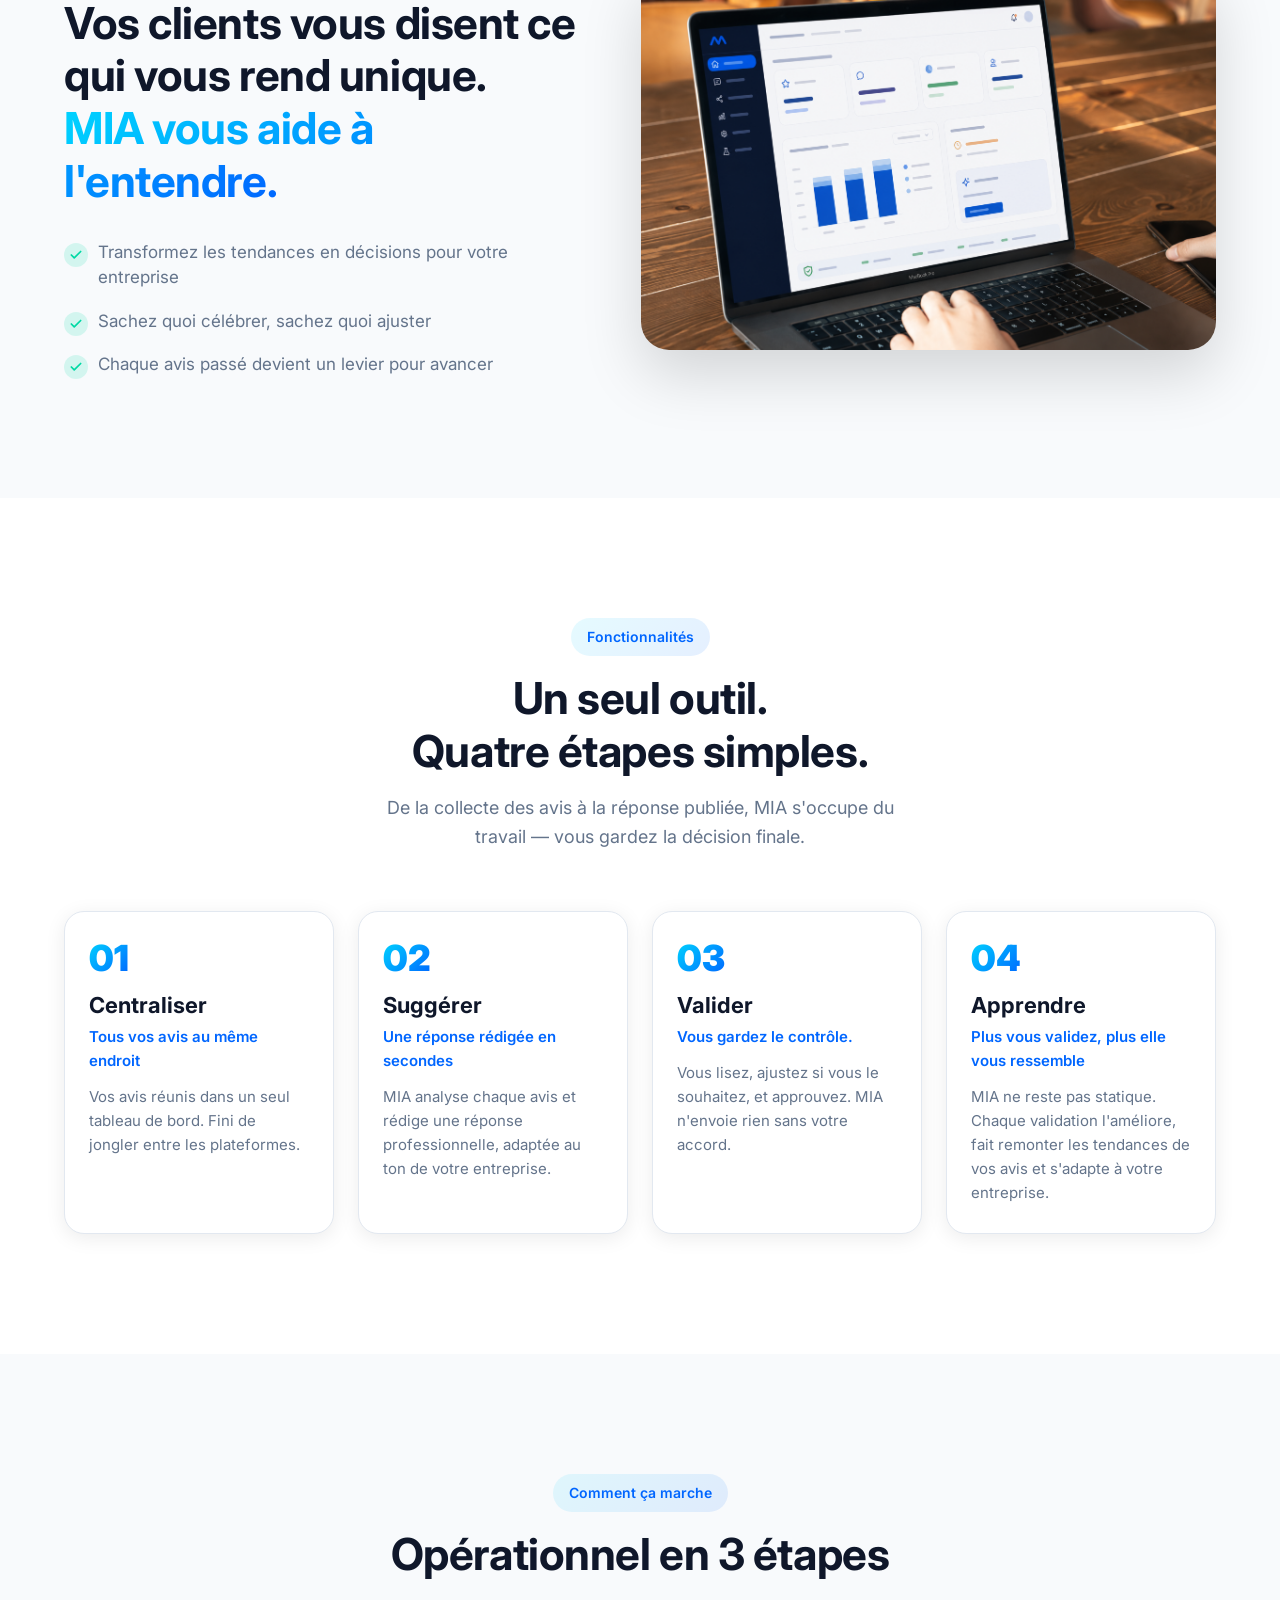
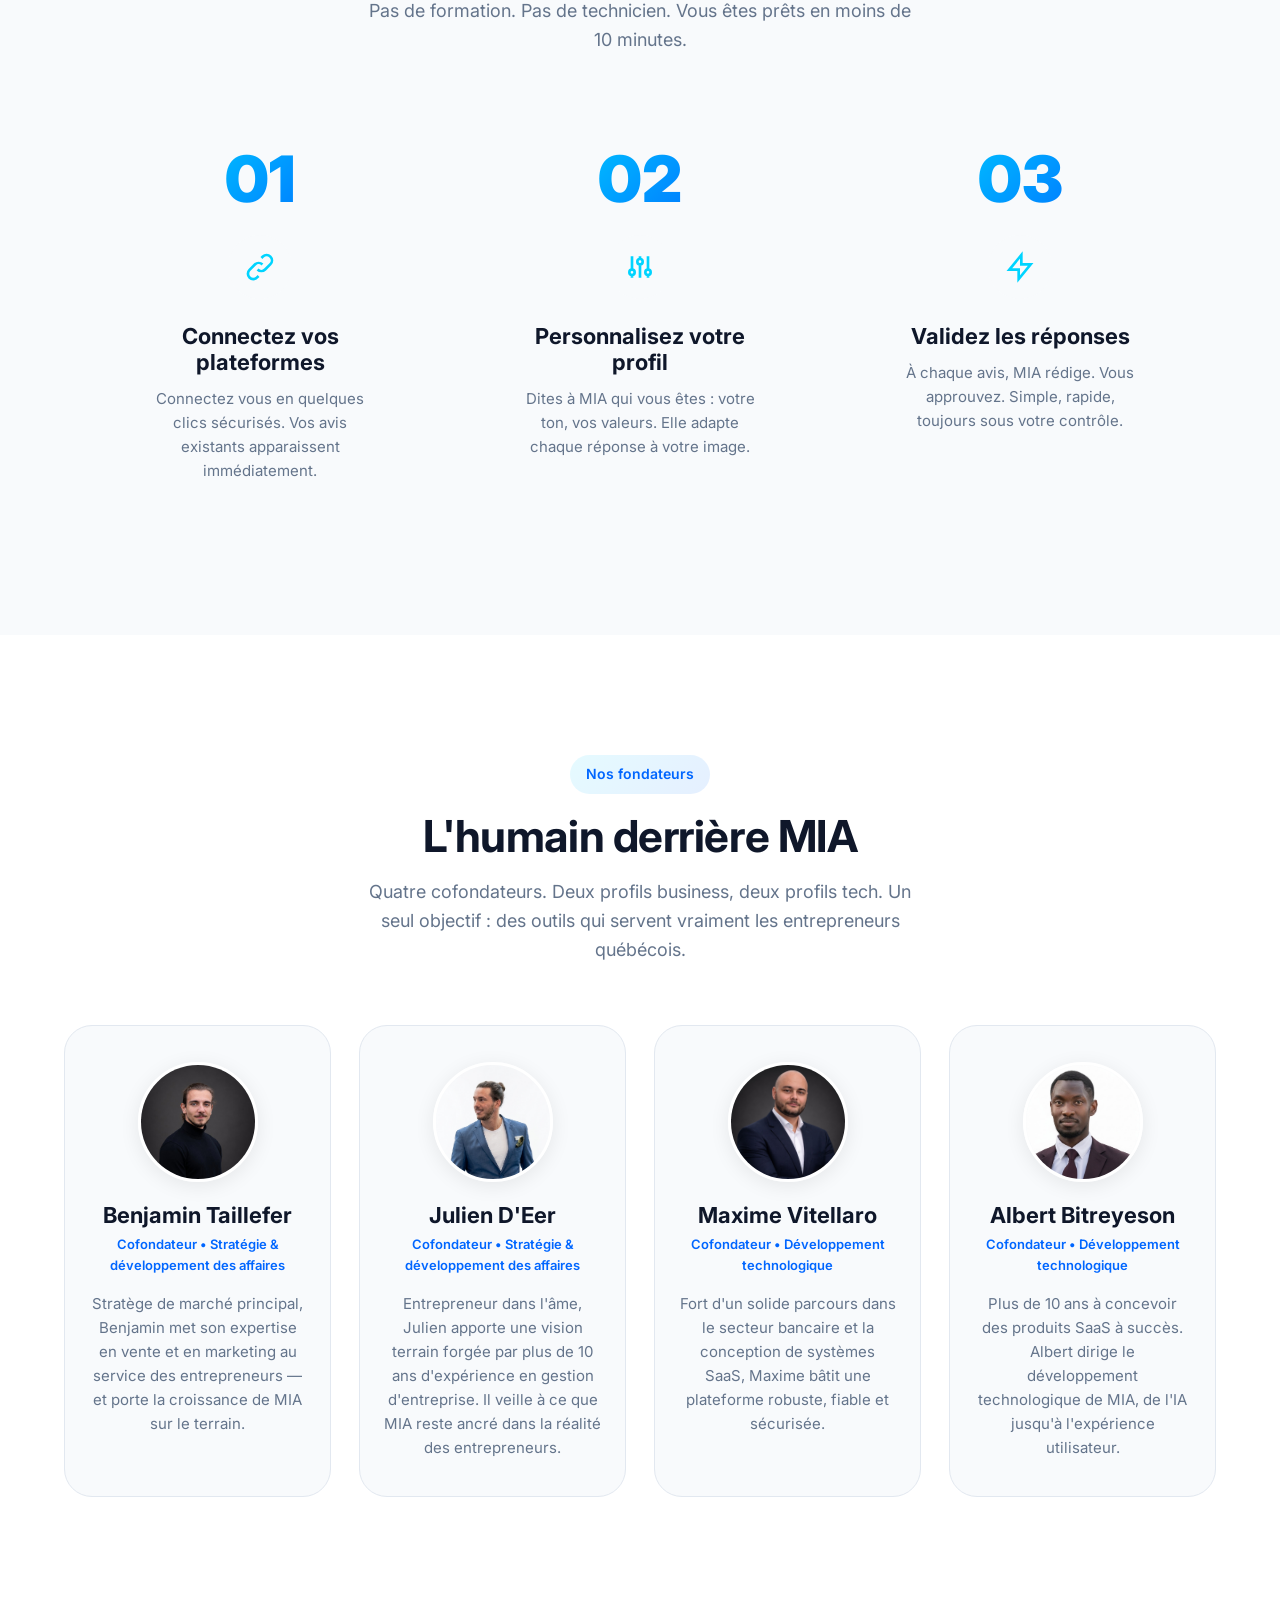
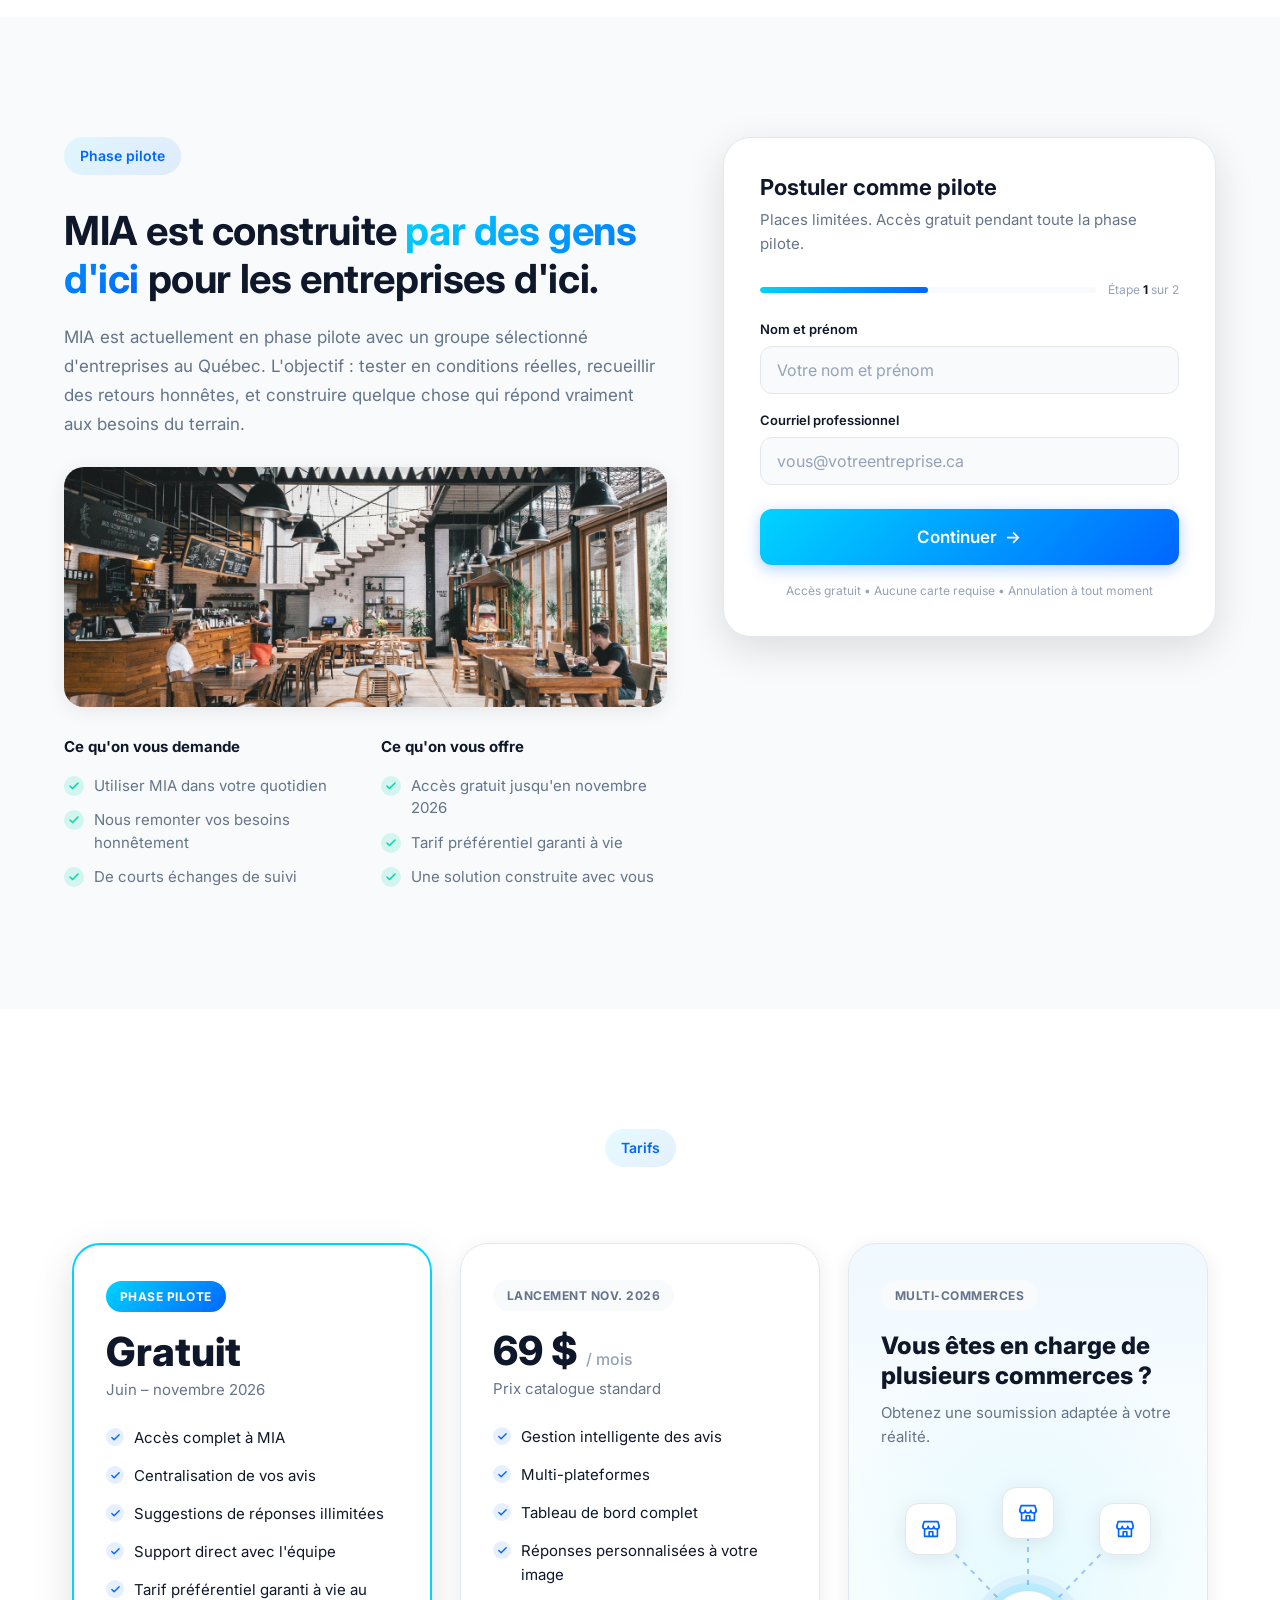
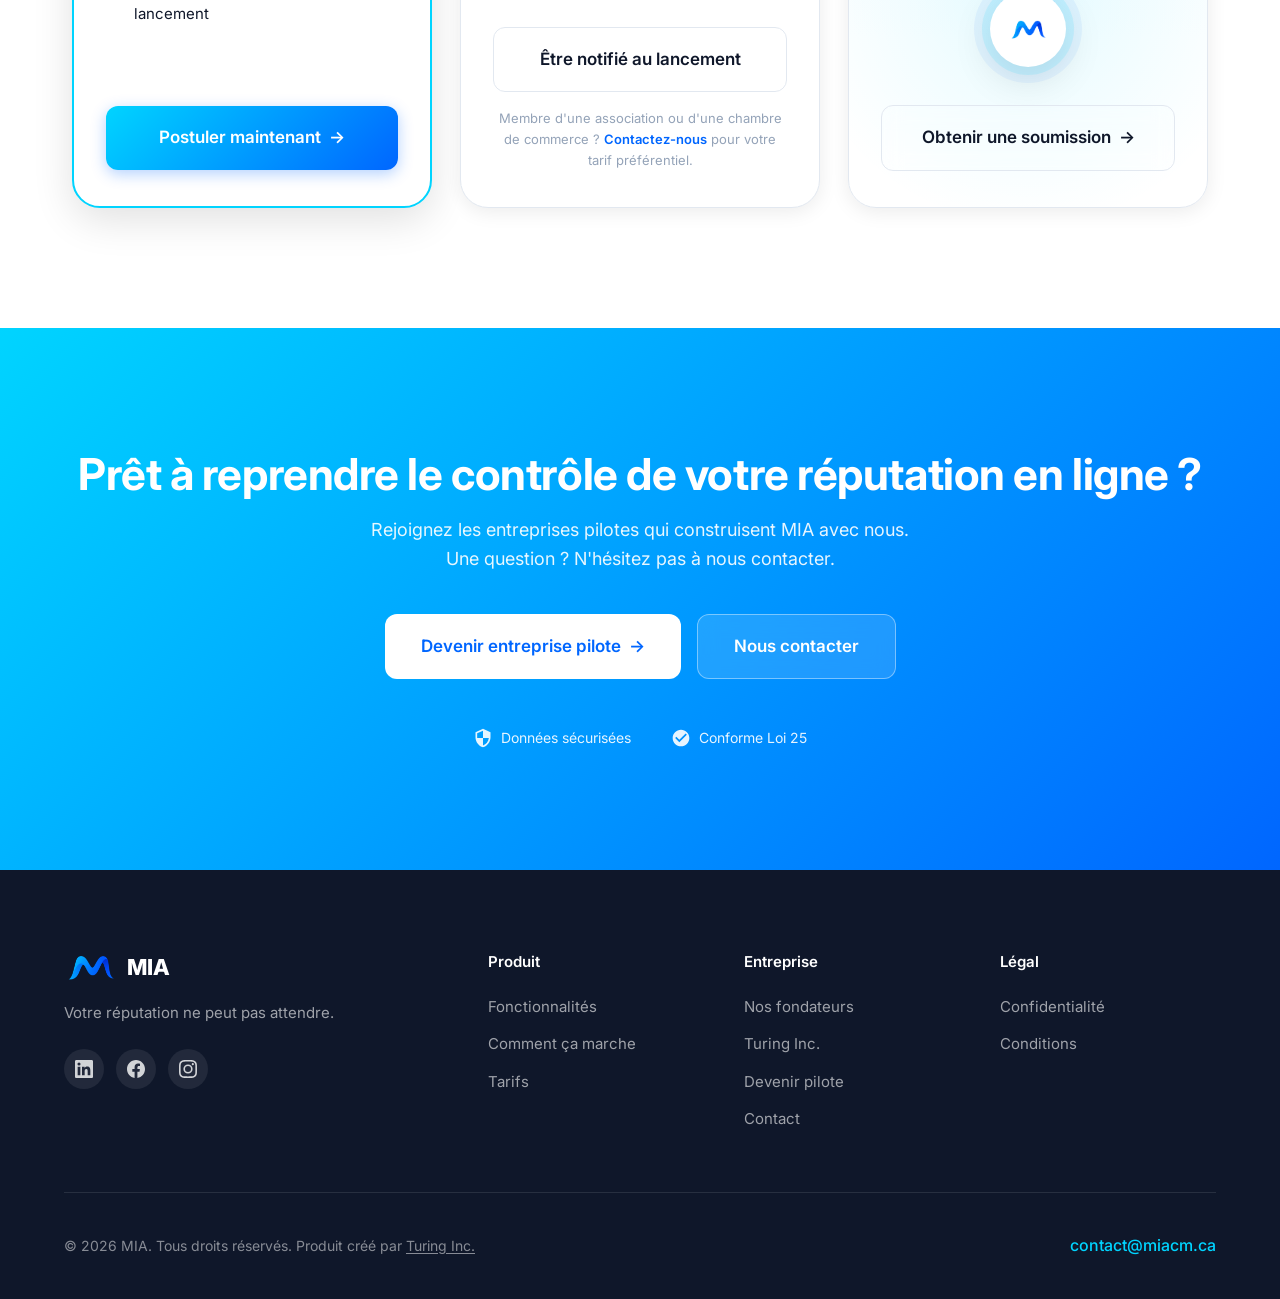
==== commit c989795f: "Deploy: version de styles.css estampillee a la minute automatiquement" ====
--- a/index.html
+++ b/index.html
@@ -5,7 +5,7 @@
     <meta name="viewport" content="width=device-width, initial-scale=1.0">
     <title>MIA — L'IA qui répond à vos avis. Vous gardez le contrôle.</title>
     <meta name="description" content="MIA centralise vos avis Google et TripAdvisor et rédige des réponses professionnelles à votre image. Vous validez, MIA publie. Phase pilote gratuite ouverte aux entreprises du Québec.">
-    <link rel="stylesheet" href="styles.css?v=20261015">
+    <link rel="stylesheet" href="styles.css?v=202610151500">
     <link rel="preconnect" href="https://fonts.googleapis.com">
     <link rel="preconnect" href="https://fonts.gstatic.com" crossorigin>
     <link href="https://fonts.googleapis.com/css2?family=Inter:wght@300;400;500;600;700;800;900&display=swap" rel="stylesheet">
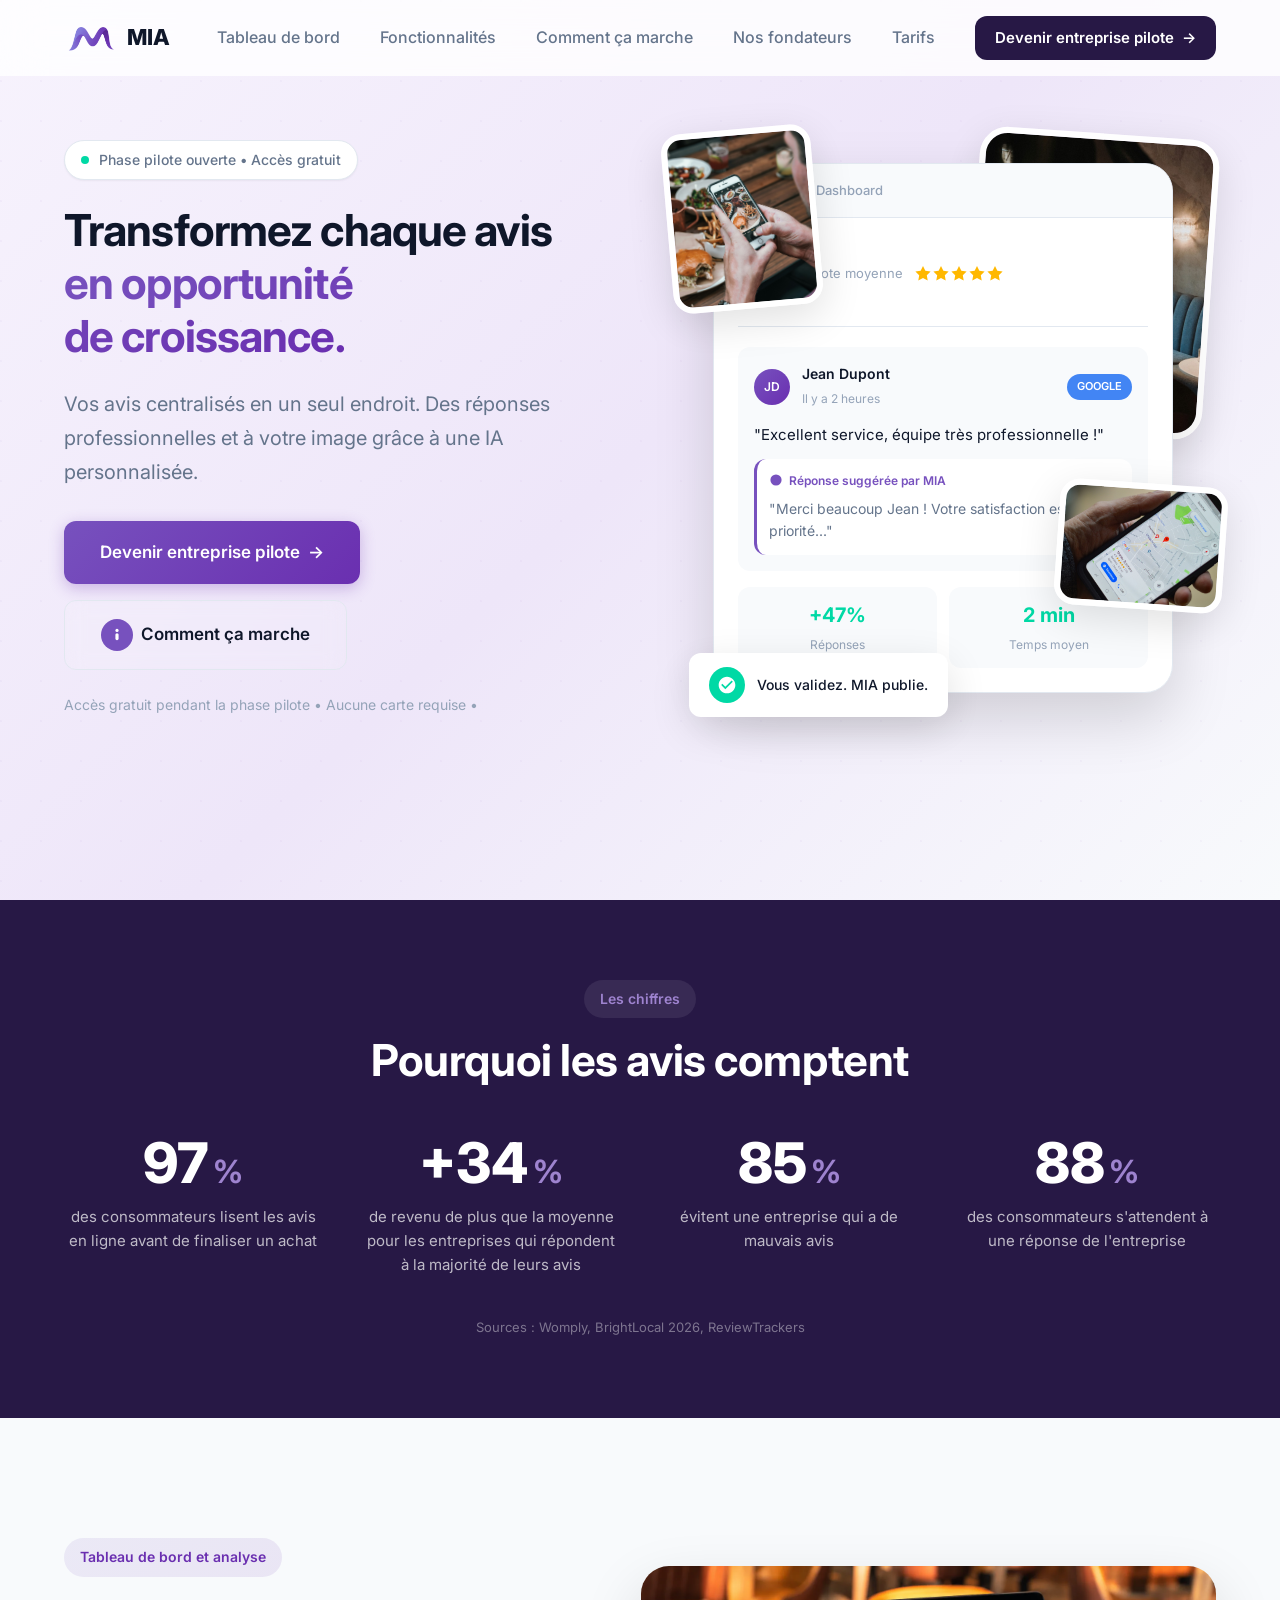
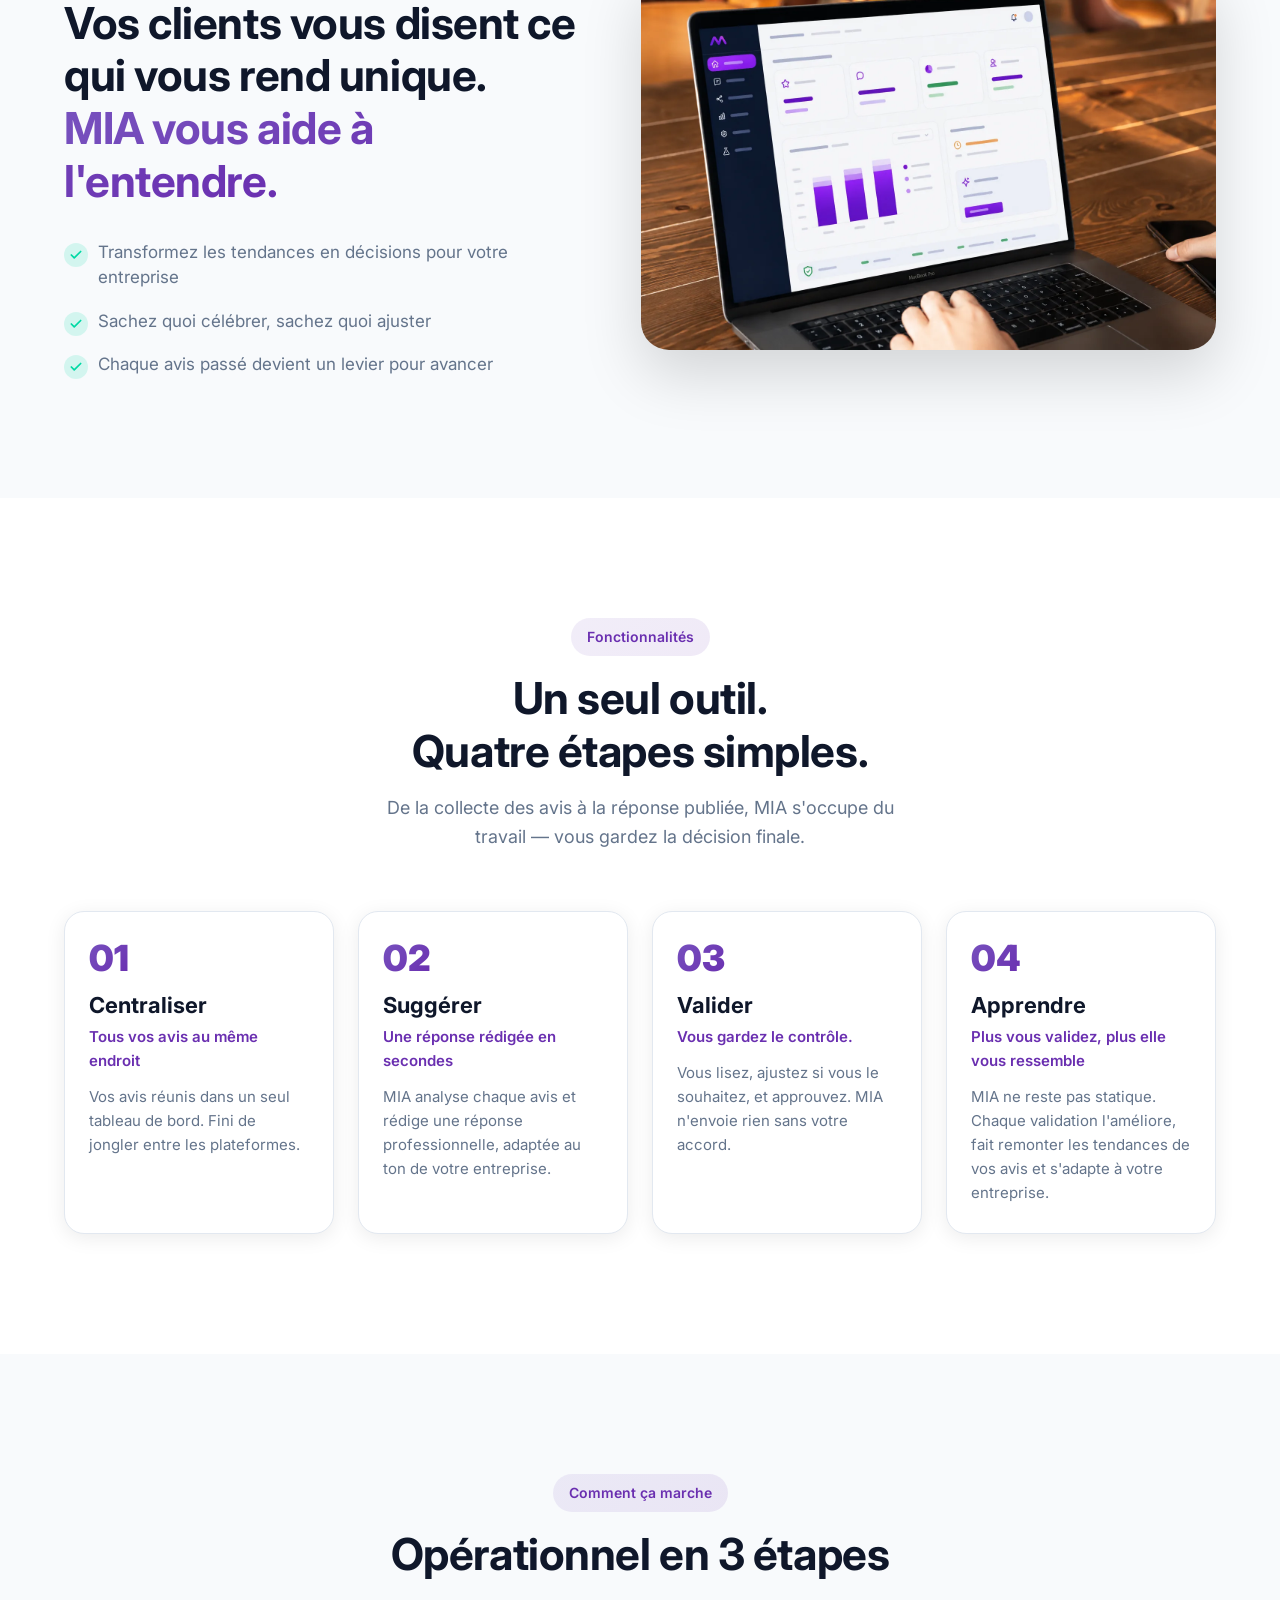
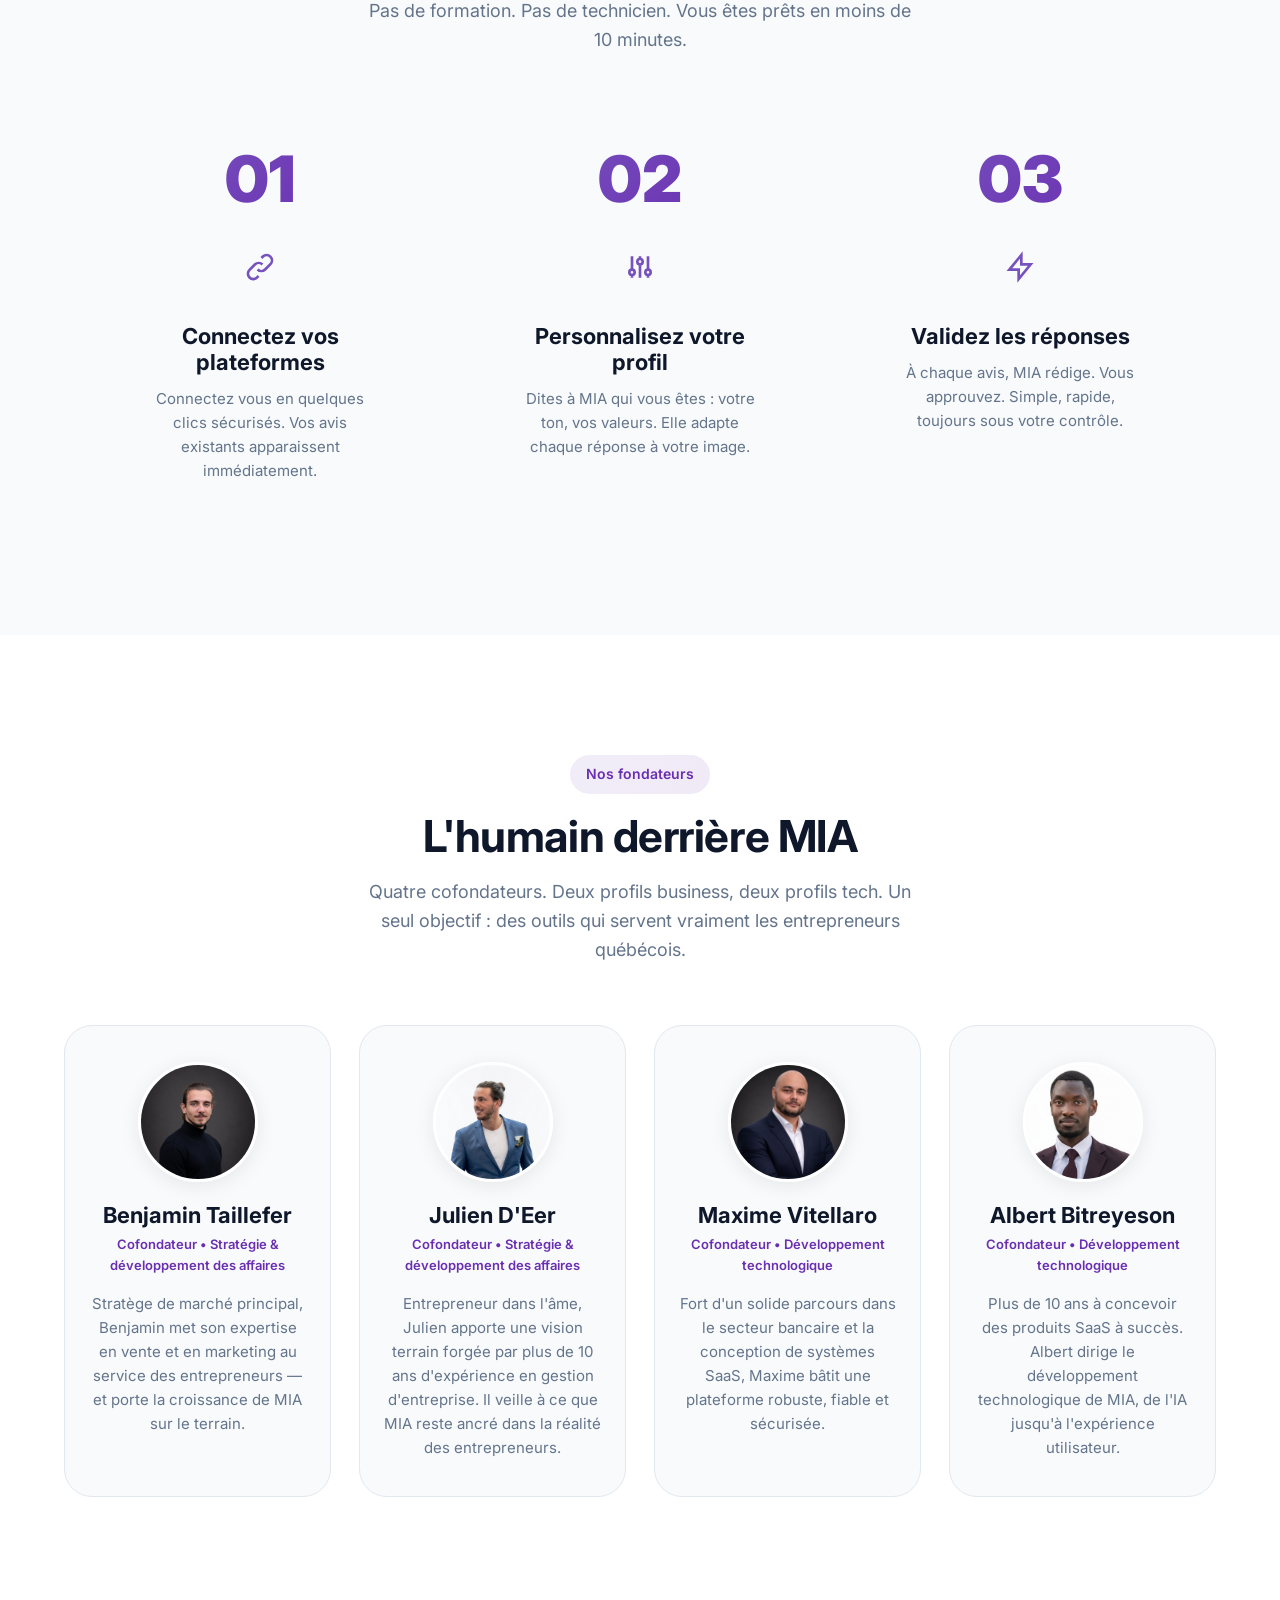
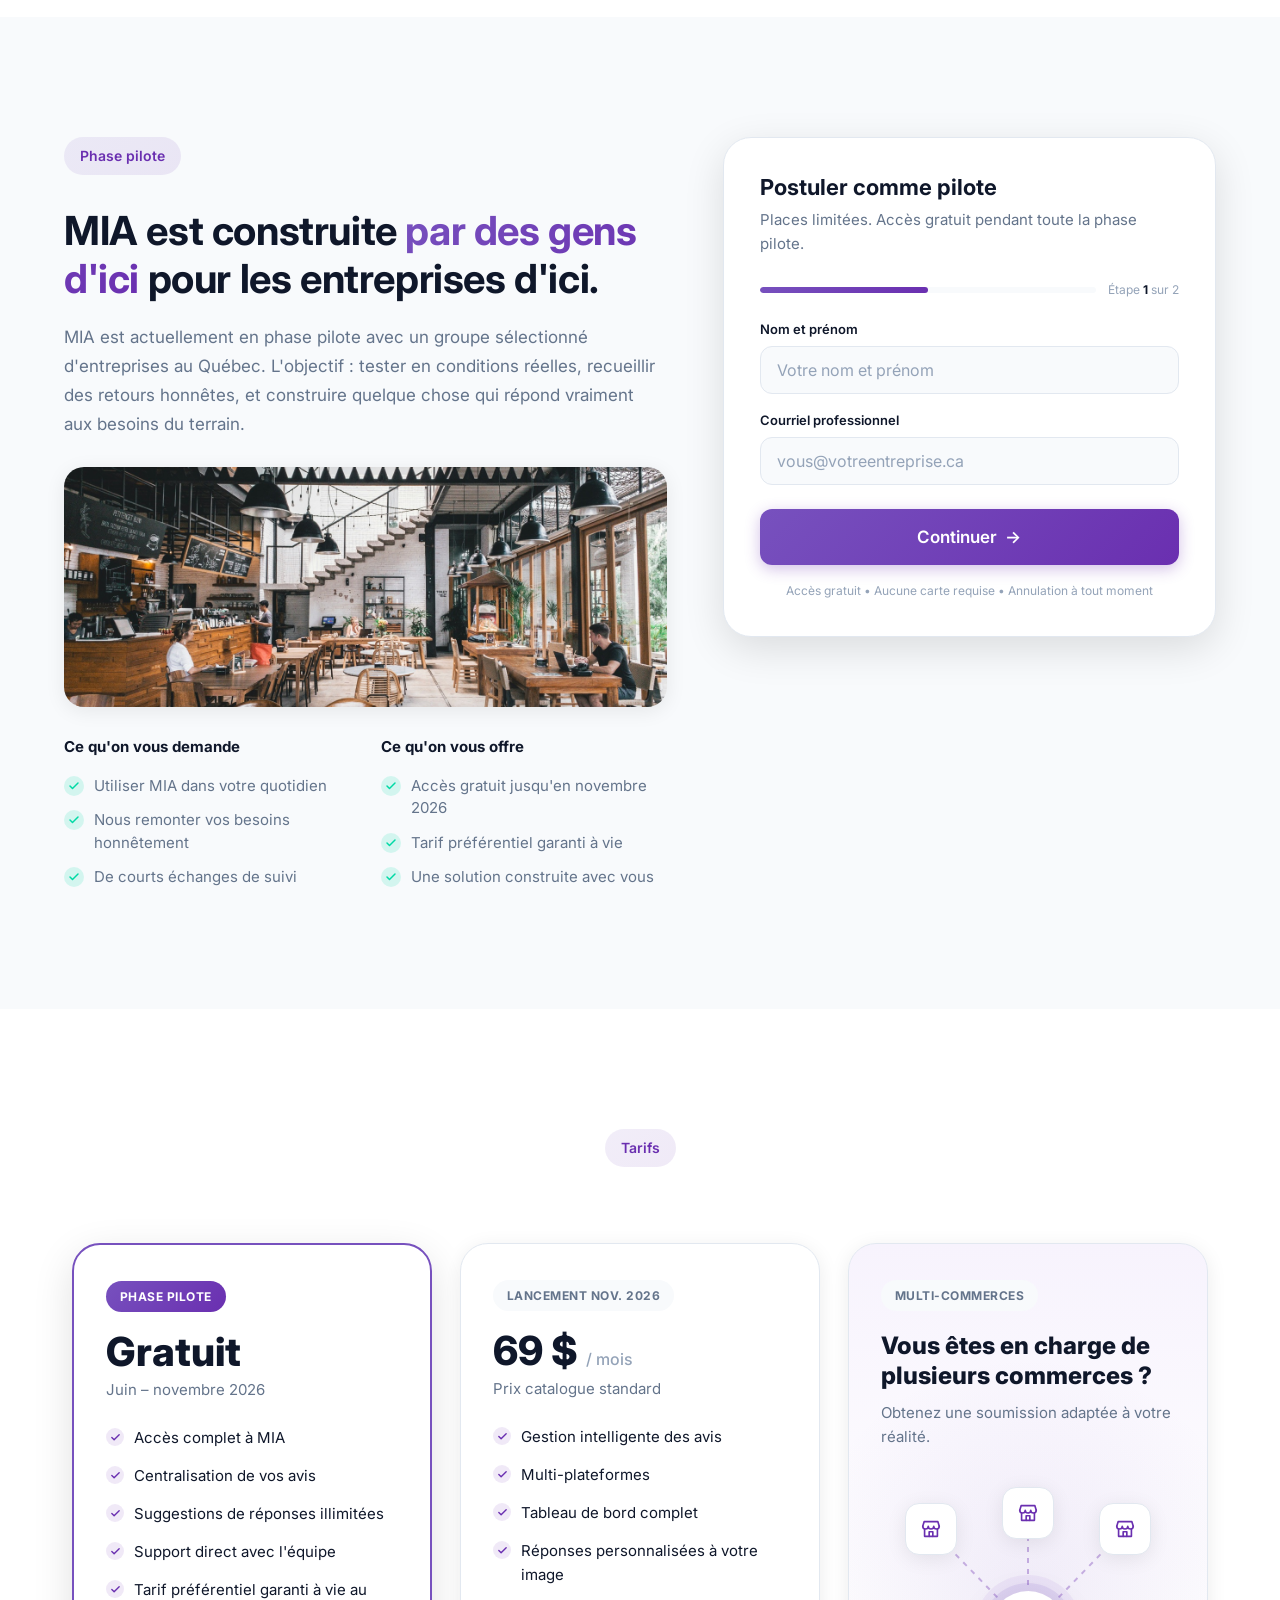
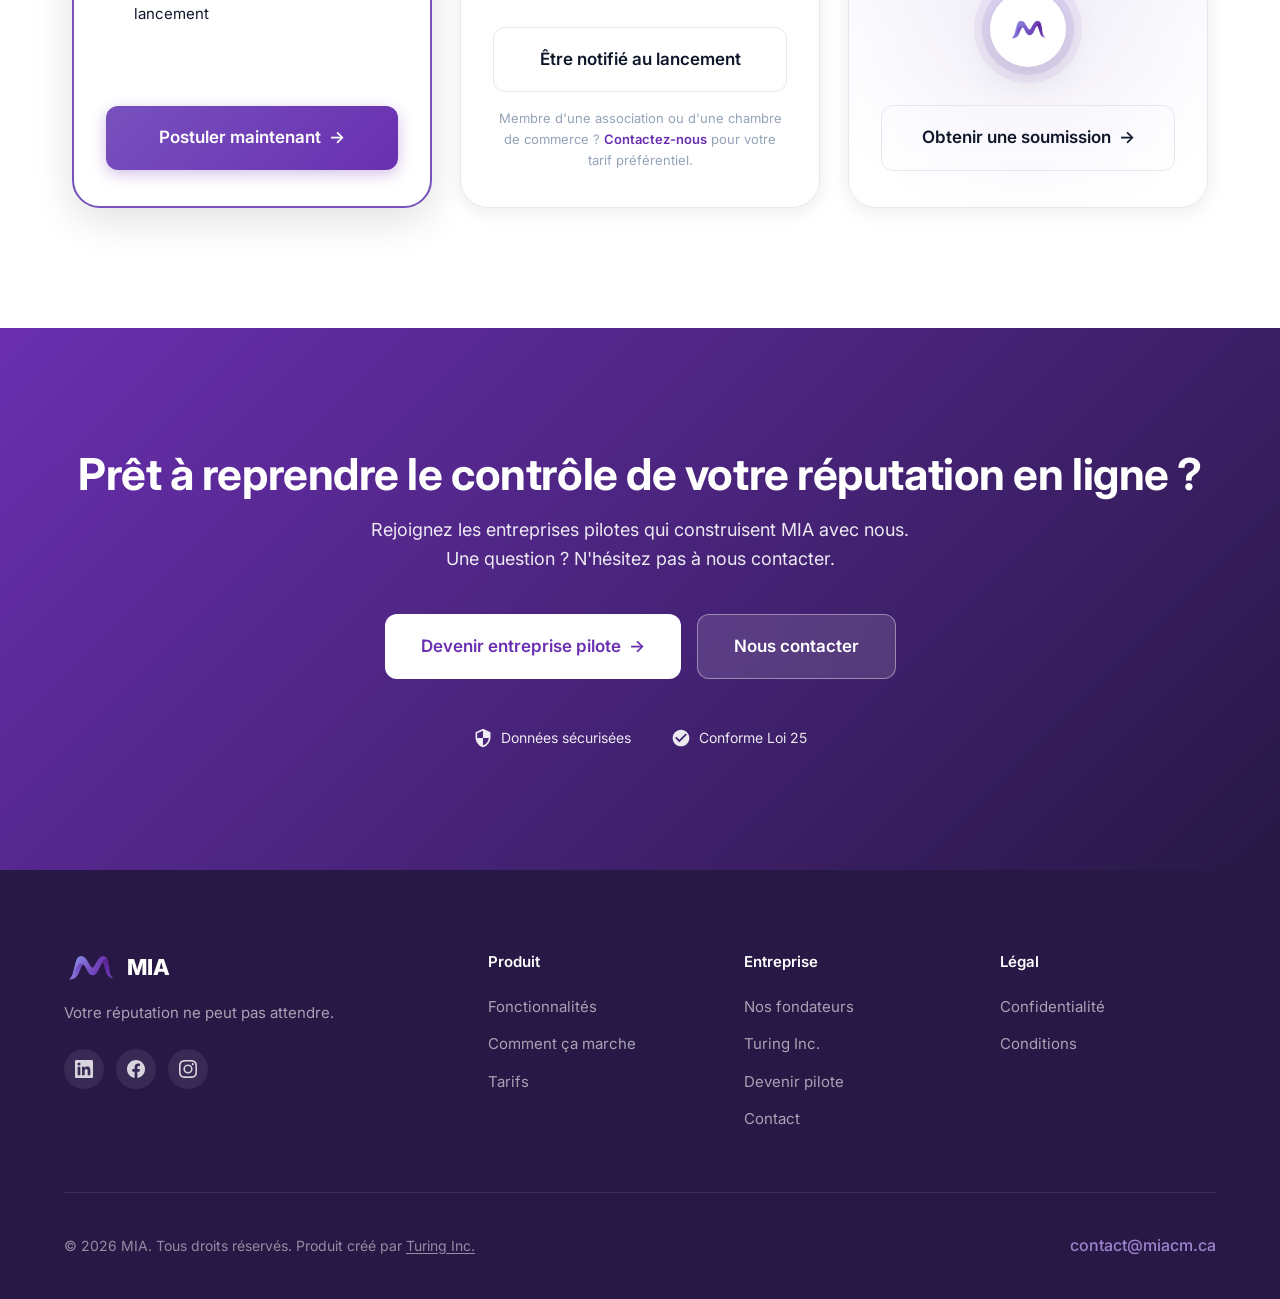
==== commit 053d0e4a: "Nouvelles couleurs: palette violette (6A2FB0/7751BE/9E83CF, fond 271845), logo recoloré, nouvelle im" ====
--- a/index.html
+++ b/index.html
@@ -5,19 +5,19 @@
     <meta name="viewport" content="width=device-width, initial-scale=1.0">
     <title>MIA — L'IA qui répond à vos avis. Vous gardez le contrôle.</title>
     <meta name="description" content="MIA centralise vos avis Google et TripAdvisor et rédige des réponses professionnelles à votre image. Vous validez, MIA publie. Phase pilote gratuite ouverte aux entreprises du Québec.">
-    <link rel="stylesheet" href="styles.css?v=202610151500">
+    <link rel="stylesheet" href="styles.css?v=202610161115">
     <link rel="preconnect" href="https://fonts.googleapis.com">
     <link rel="preconnect" href="https://fonts.gstatic.com" crossorigin>
     <link href="https://fonts.googleapis.com/css2?family=Inter:wght@300;400;500;600;700;800;900&display=swap" rel="stylesheet">
-    <link rel="icon" type="image/png" href="logo.png">
-    <link rel="apple-touch-icon" href="logo.png">
+    <link rel="icon" type="image/png" href="logo.png?v=2">
+    <link rel="apple-touch-icon" href="logo.png?v=2">
 </head>
 <body>
     <!-- Navigation -->
     <nav class="navbar">
         <div class="container nav-container">
             <a href="#" class="nav-logo">
-                <img src="logo.png" alt="MIA" class="logo-icon" width="53" height="32">
+                <img src="logo.png?v=2" alt="MIA" class="logo-icon" width="53" height="32">
                 <span class="logo-text">MIA</span>
             </a>
             <ul class="nav-links">
@@ -108,7 +108,7 @@
                             <p class="review-text">"Excellent service, équipe très professionnelle !"</p>
                             <div class="review-response">
                                 <div class="response-badge">
-                                    <svg viewBox="0 0 20 20" width="14" height="14" fill="#00D4FF"><path d="M10 18a8 8 0 100-16 8 8 0 000 16zm3.707-9.293a1 1 0 00-1.414-1.414L9 10.586 7.707 9.293a1 1 0 00-1.414 1.414l2 2a1 1 0 001.414 0l4-4z"/></svg>
+                                    <svg viewBox="0 0 20 20" width="14" height="14" fill="#7751BE"><path d="M10 18a8 8 0 100-16 8 8 0 000 16zm3.707-9.293a1 1 0 00-1.414-1.414L9 10.586 7.707 9.293a1 1 0 00-1.414 1.414l2 2a1 1 0 001.414 0l4-4z"/></svg>
                                     Réponse suggérée par MIA
                                 </div>
                                 <p>"Merci beaucoup Jean ! Votre satisfaction est notre priorité..."</p>
@@ -190,7 +190,7 @@
                     </ul>
                 </div>
                 <figure class="dashboard-visual">
-                    <img src="images/dashboard-analyse.webp" alt="Tableau de bord MIA affichant les analyses d'avis sur un ordinateur portable" width="1223" height="815" loading="lazy">
+                    <img src="images/dashboard-violet.webp" alt="Tableau de bord MIA affichant les analyses d'avis sur un ordinateur portable" width="1536" height="1024" loading="lazy">
                 </figure>
             </div>
         </div>
@@ -268,8 +268,8 @@
                         <path d="M0 10 L100 10" stroke="url(#connector-grad)" stroke-width="2" stroke-dasharray="6 4" fill="none"/>
                         <defs>
                             <linearGradient id="connector-grad" x1="0%" y1="0%" x2="100%" y2="0%">
-                                <stop offset="0%" style="stop-color:#00D4FF"/>
-                                <stop offset="100%" style="stop-color:#0066FF"/>
+                                <stop offset="0%" style="stop-color:#9E83CF"/>
+                                <stop offset="100%" style="stop-color:#6A2FB0"/>
                             </linearGradient>
                         </defs>
                     </svg>
@@ -497,7 +497,7 @@
                         <span class="multi-store" style="left:17%;top:26%"><svg viewBox="0 0 24 24" width="22" height="22" fill="none" stroke="currentColor" stroke-width="1.8" stroke-linecap="round" stroke-linejoin="round"><path d="M3 9l1.5-5h15L21 9"/><path d="M3 9a3 3 0 0 0 6 0 3 3 0 0 0 6 0 3 3 0 0 0 6 0"/><path d="M5 12v8h14v-8"/><path d="M10 20v-5h4v5"/></svg></span>
                         <span class="multi-store" style="left:50%;top:18%"><svg viewBox="0 0 24 24" width="22" height="22" fill="none" stroke="currentColor" stroke-width="1.8" stroke-linecap="round" stroke-linejoin="round"><path d="M3 9l1.5-5h15L21 9"/><path d="M3 9a3 3 0 0 0 6 0 3 3 0 0 0 6 0 3 3 0 0 0 6 0"/><path d="M5 12v8h14v-8"/><path d="M10 20v-5h4v5"/></svg></span>
                         <span class="multi-store" style="left:83%;top:26%"><svg viewBox="0 0 24 24" width="22" height="22" fill="none" stroke="currentColor" stroke-width="1.8" stroke-linecap="round" stroke-linejoin="round"><path d="M3 9l1.5-5h15L21 9"/><path d="M3 9a3 3 0 0 0 6 0 3 3 0 0 0 6 0 3 3 0 0 0 6 0"/><path d="M5 12v8h14v-8"/><path d="M10 20v-5h4v5"/></svg></span>
-                        <span class="multi-hub"><img src="logo.png" alt="" width="40" height="24"></span>
+                        <span class="multi-hub"><img src="logo.png?v=2" alt="" width="40" height="24"></span>
                     </div>
                     <a href="#pilote" class="btn btn-ghost btn-large pricing-btn" data-open-talk>
                         Obtenir une soumission <span class="btn-arrow">&rarr;</span>
@@ -608,7 +608,7 @@
             <div class="footer-main">
                 <div class="footer-brand">
                     <a href="#" class="footer-logo">
-                        <img src="logo.png" alt="MIA" width="53" height="32">
+                        <img src="logo.png?v=2" alt="MIA" width="53" height="32">
                         <span>MIA</span>
                     </a>
                     <p>Votre réputation ne peut pas attendre.</p>
--- a/styles.css
+++ b/styles.css
@@ -4,16 +4,16 @@
    ============================================ */
 
 :root {
-    --primary: #00D4FF;
-    --primary-dark: #0066FF;
-    --primary-light: #00BFFF;
+    --primary: #7751BE;
+    --primary-dark: #6A2FB0;
+    --primary-light: #9E83CF;
     --accent: #00D9A5;
     --text: #0f172a;
     --text-secondary: #64748b;
     --text-muted: #94a3b8;
     --bg: #ffffff;
     --bg-light: #f8fafc;
-    --bg-dark: #0f172a;
+    --bg-dark: #271845;
     --bg-card: #ffffff;
     --border: #e2e8f0;
     --shadow-sm: 0 1px 2px rgba(0,0,0,0.05);
@@ -70,7 +70,7 @@
 .section-badge {
     display: inline-block;
     padding: 8px 16px;
-    background: linear-gradient(135deg, rgba(0,212,255,0.1), rgba(0,102,255,0.1));
+    background: linear-gradient(135deg, rgba(119,81,190,0.1), rgba(106,47,176,0.1));
     color: var(--primary-dark);
     font-size: 0.875rem;
     font-weight: 600;
@@ -104,11 +104,11 @@
 .btn-primary {
     background: linear-gradient(135deg, var(--primary) 0%, var(--primary-dark) 100%);
     color: white;
-    box-shadow: 0 4px 15px rgba(0,102,255,0.3);
+    box-shadow: 0 4px 15px rgba(106,47,176,0.3);
 }
 .btn-primary:hover {
     transform: translateY(-2px);
-    box-shadow: 0 8px 25px rgba(0,102,255,0.4);
+    box-shadow: 0 8px 25px rgba(106,47,176,0.4);
 }
 
 .btn-ghost {
@@ -134,7 +134,7 @@
 
 .btn-nav {
     padding: 10px 20px;
-    background: var(--text);
+    background: var(--bg-dark);
     color: white;
     border-radius: var(--radius);
     font-size: 0.9375rem;
@@ -223,12 +223,12 @@
 .hero-gradient {
     position: absolute;
     inset: 0;
-    background: linear-gradient(135deg, #f0f9ff 0%, #e0f2fe 50%, #f8fafc 100%);
+    background: linear-gradient(135deg, #f7f3fd 0%, #eee6f9 50%, #f8fafc 100%);
 }
 .hero-pattern {
     position: absolute;
     inset: 0;
-    background-image: radial-gradient(circle at 1px 1px, rgba(0,102,255,0.03) 1px, transparent 0);
+    background-image: radial-gradient(circle at 1px 1px, rgba(106,47,176,0.03) 1px, transparent 0);
     background-size: 40px 40px;
 }
 .hero-container {
@@ -587,7 +587,7 @@
 .stat-suffix {
     font-size: 2rem;
     font-weight: 700;
-    color: var(--primary);
+    color: var(--primary-light);
 }
 .stat-text {
     display: block;
@@ -630,7 +630,7 @@
     background: linear-gradient(135deg, var(--primary), var(--primary-dark));
     border-color: transparent;
     color: white;
-    box-shadow: 0 8px 25px rgba(0,102,255,0.3);
+    box-shadow: 0 8px 25px rgba(106,47,176,0.3);
 }
 .tab-icon {
     width: 28px;
@@ -712,8 +712,8 @@
 }
 .review-item.incoming { background: var(--bg-light); }
 .review-item.response {
-    background: linear-gradient(135deg, rgba(0,212,255,0.05), rgba(0,102,255,0.05));
-    border: 1px solid rgba(0,212,255,0.2);
+    background: linear-gradient(135deg, rgba(119,81,190,0.05), rgba(106,47,176,0.05));
+    border: 1px solid rgba(119,81,190,0.2);
 }
 .review-stars { display: flex; gap: 2px; margin-bottom: 8px; }
 .review-item p {
@@ -922,7 +922,7 @@
 .testimonial-card.featured {
     grid-row: span 2;
     padding: 40px;
-    background: linear-gradient(135deg, #0f172a, #1e293b);
+    background: linear-gradient(135deg, #271845, #3a2466);
     color: white;
 }
 .testimonial-card.featured blockquote { color: rgba(255,255,255,0.9); }
@@ -976,7 +976,7 @@
     display: block;
     font-size: 1.5rem;
     font-weight: 800;
-    color: var(--primary);
+    color: var(--primary-light);
 }
 .tstat-label {
     font-size: 0.75rem;
@@ -997,7 +997,7 @@
 .cta-gradient {
     position: absolute;
     inset: 0;
-    background: linear-gradient(135deg, var(--primary) 0%, var(--primary-dark) 100%);
+    background: linear-gradient(135deg, var(--primary-dark) 0%, var(--bg-dark) 100%);
 }
 .cta-content {
     text-align: center;
@@ -1160,7 +1160,7 @@
     font-size: 0.9375rem;
     transition: color var(--transition-fast);
 }
-.footer-col a:hover { color: var(--primary); }
+.footer-col a:hover { color: var(--primary-light); }
 
 .footer-bottom {
     display: flex;
@@ -1174,7 +1174,7 @@
     color: rgba(255,255,255,0.5);
 }
 .footer-email {
-    color: var(--primary);
+    color: var(--primary-light);
     font-weight: 500;
 }
 
@@ -1182,7 +1182,7 @@
 .stats-header { margin-bottom: 48px; }
 .stats-badge {
     background: rgba(255,255,255,0.08);
-    color: var(--primary-dark);
+    color: var(--primary-light);
 }
 .stats-title { color: white; }
 .stats-subtitle { color: rgba(255,255,255,0.7); }
@@ -1460,7 +1460,7 @@
 .pilote-form textarea:focus {
     border-color: var(--primary);
     background: white;
-    box-shadow: 0 0 0 3px rgba(0,212,255,0.15);
+    box-shadow: 0 0 0 3px rgba(119,81,190,0.15);
 }
 .pilote-form .btn { margin-top: 8px; width: 100%; }
 
@@ -1727,7 +1727,7 @@
     width: 18px;
     height: 18px;
     border-radius: 50%;
-    background: rgba(0,102,255,0.1) url("data:image/svg+xml,%3Csvg xmlns='http://www.w3.org/2000/svg' width='11' height='11' viewBox='0 0 24 24' fill='none' stroke='%230066FF' stroke-width='3' stroke-linecap='round' stroke-linejoin='round'%3E%3Cpolyline points='20 6 9 17 4 12'/%3E%3C/svg%3E") center/11px no-repeat;
+    background: rgba(106,47,176,0.1) url("data:image/svg+xml,%3Csvg xmlns='http://www.w3.org/2000/svg' width='11' height='11' viewBox='0 0 24 24' fill='none' stroke='%236A2FB0' stroke-width='3' stroke-linecap='round' stroke-linejoin='round'%3E%3Cpolyline points='20 6 9 17 4 12'/%3E%3C/svg%3E") center/11px no-repeat;
 }
 .pricing-multi-title {
     font-size: 1.5rem;
@@ -1737,8 +1737,8 @@
 }
 .pricing-card-multi {
     background:
-        radial-gradient(circle at 50% 62%, rgba(0,212,255,0.10), transparent 60%),
-        linear-gradient(180deg, #f0f9ff 0%, #ffffff 70%);
+        radial-gradient(circle at 50% 62%, rgba(119,81,190,0.10), transparent 60%),
+        linear-gradient(180deg, #f7f3fd 0%, #ffffff 70%);
 }
 .multi-visual {
     position: relative;
@@ -1786,7 +1786,7 @@
     height: 76px;
     border-radius: 50%;
     background: white;
-    box-shadow: 0 0 0 8px rgba(0,212,255,0.12), 0 0 0 16px rgba(0,102,255,0.06), var(--shadow-lg);
+    box-shadow: 0 0 0 8px rgba(119,81,190,0.12), 0 0 0 16px rgba(106,47,176,0.06), var(--shadow-lg);
 }
 .multi-hub img { width: 40px; height: auto; }
 .pricing-btn { margin-top: auto; width: 100%; padding-left: 20px; padding-right: 20px; white-space: nowrap; }
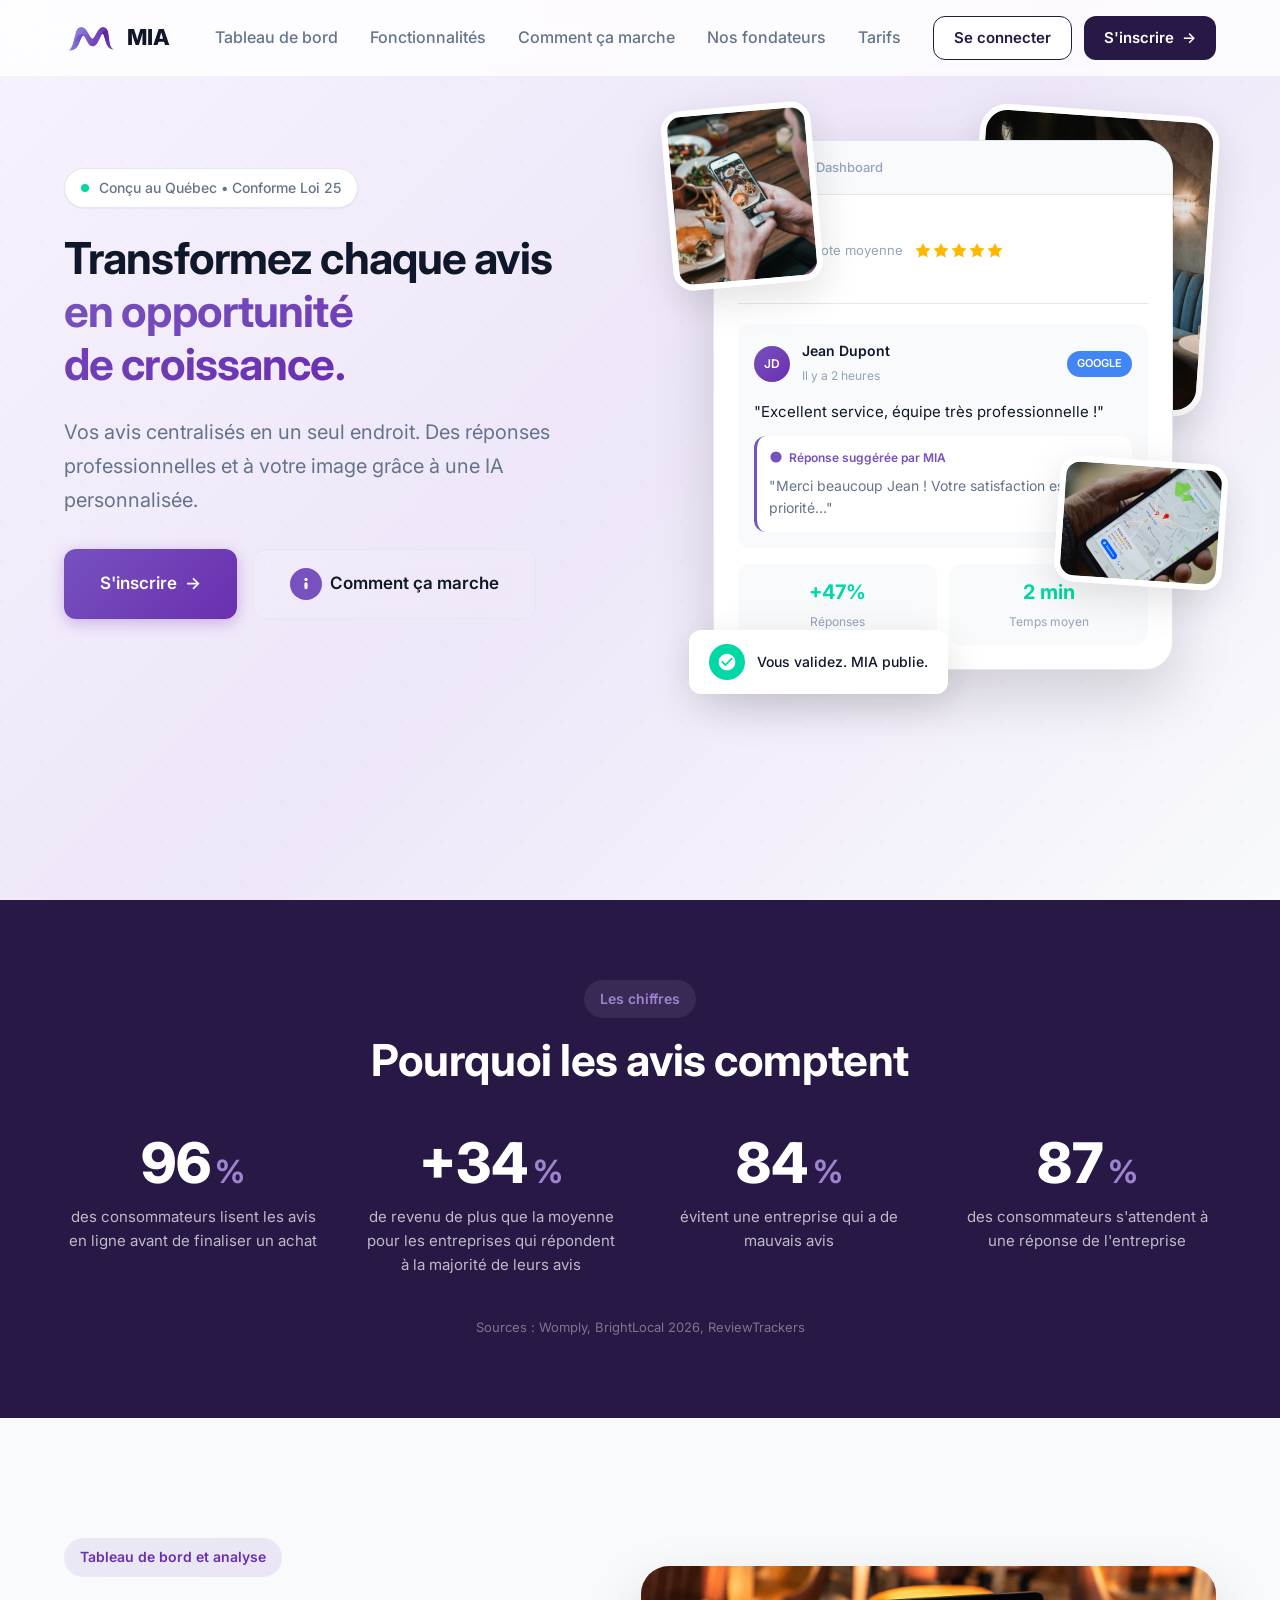
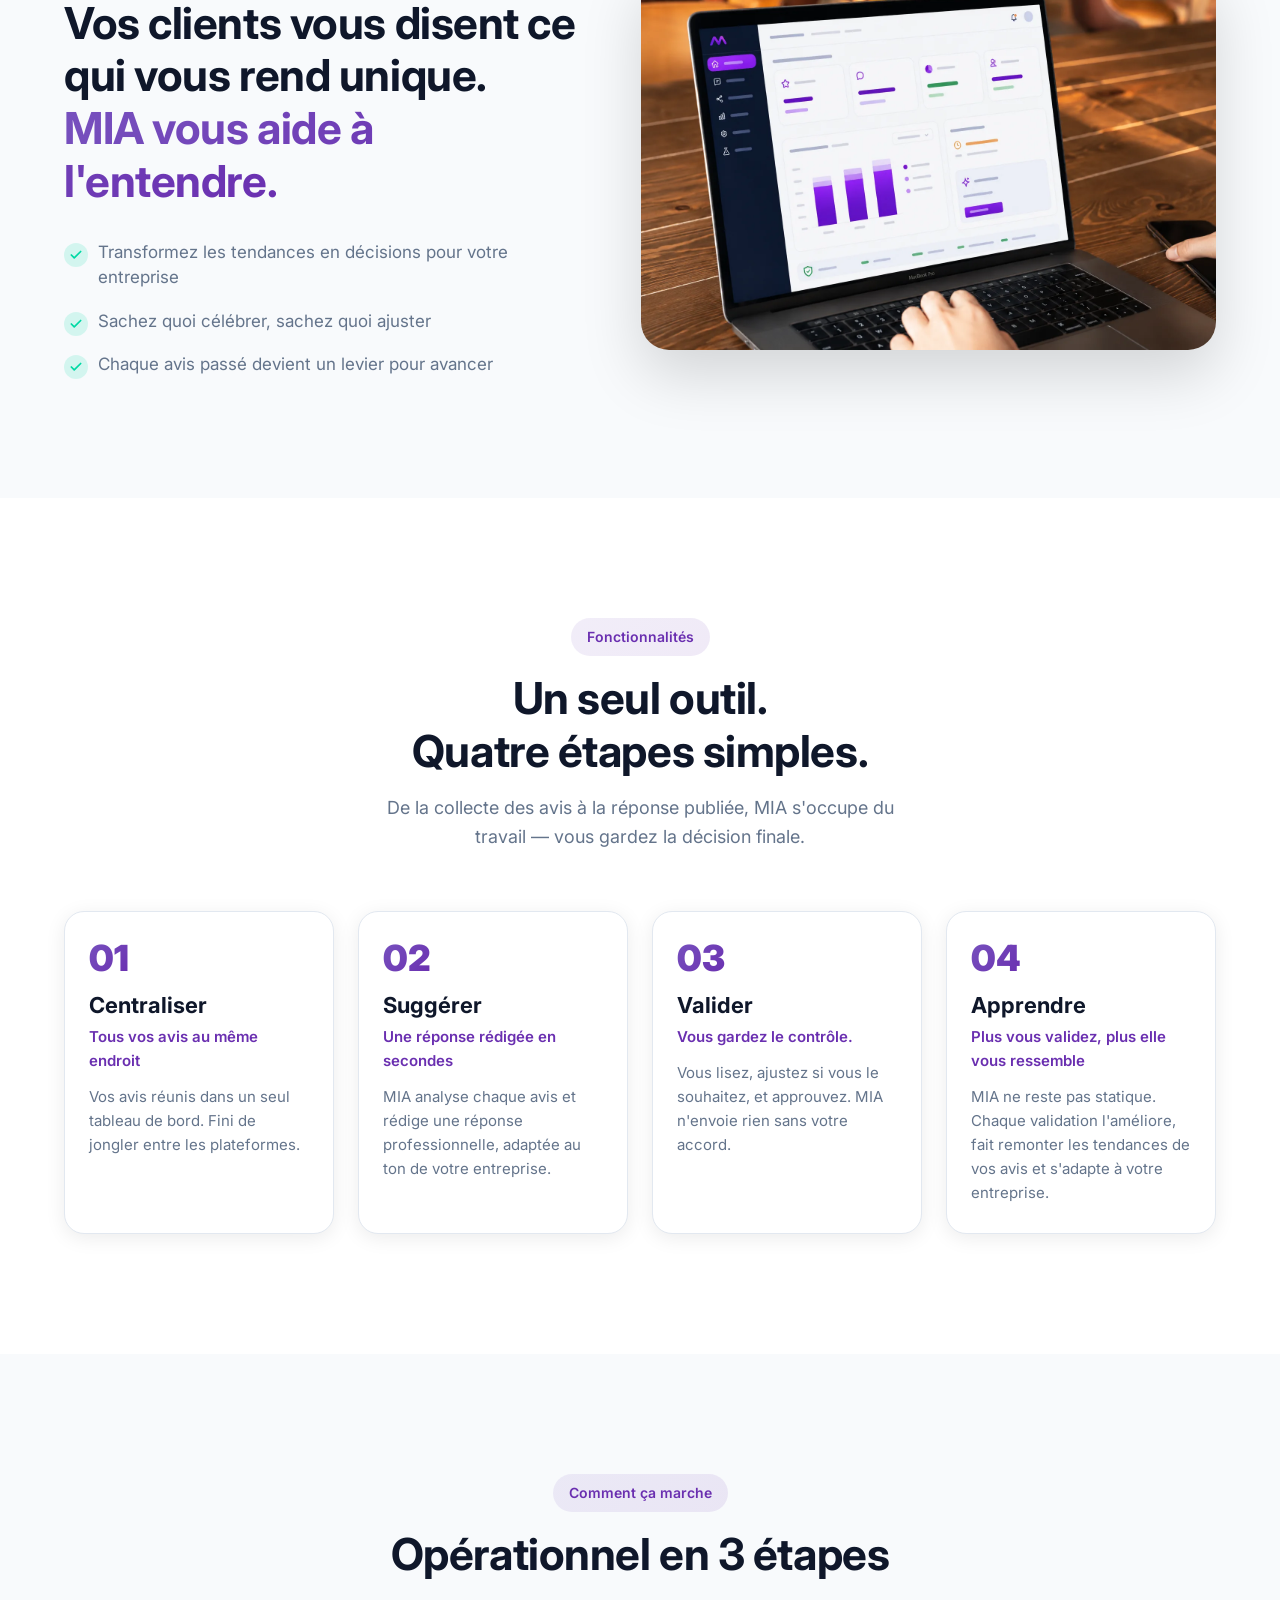
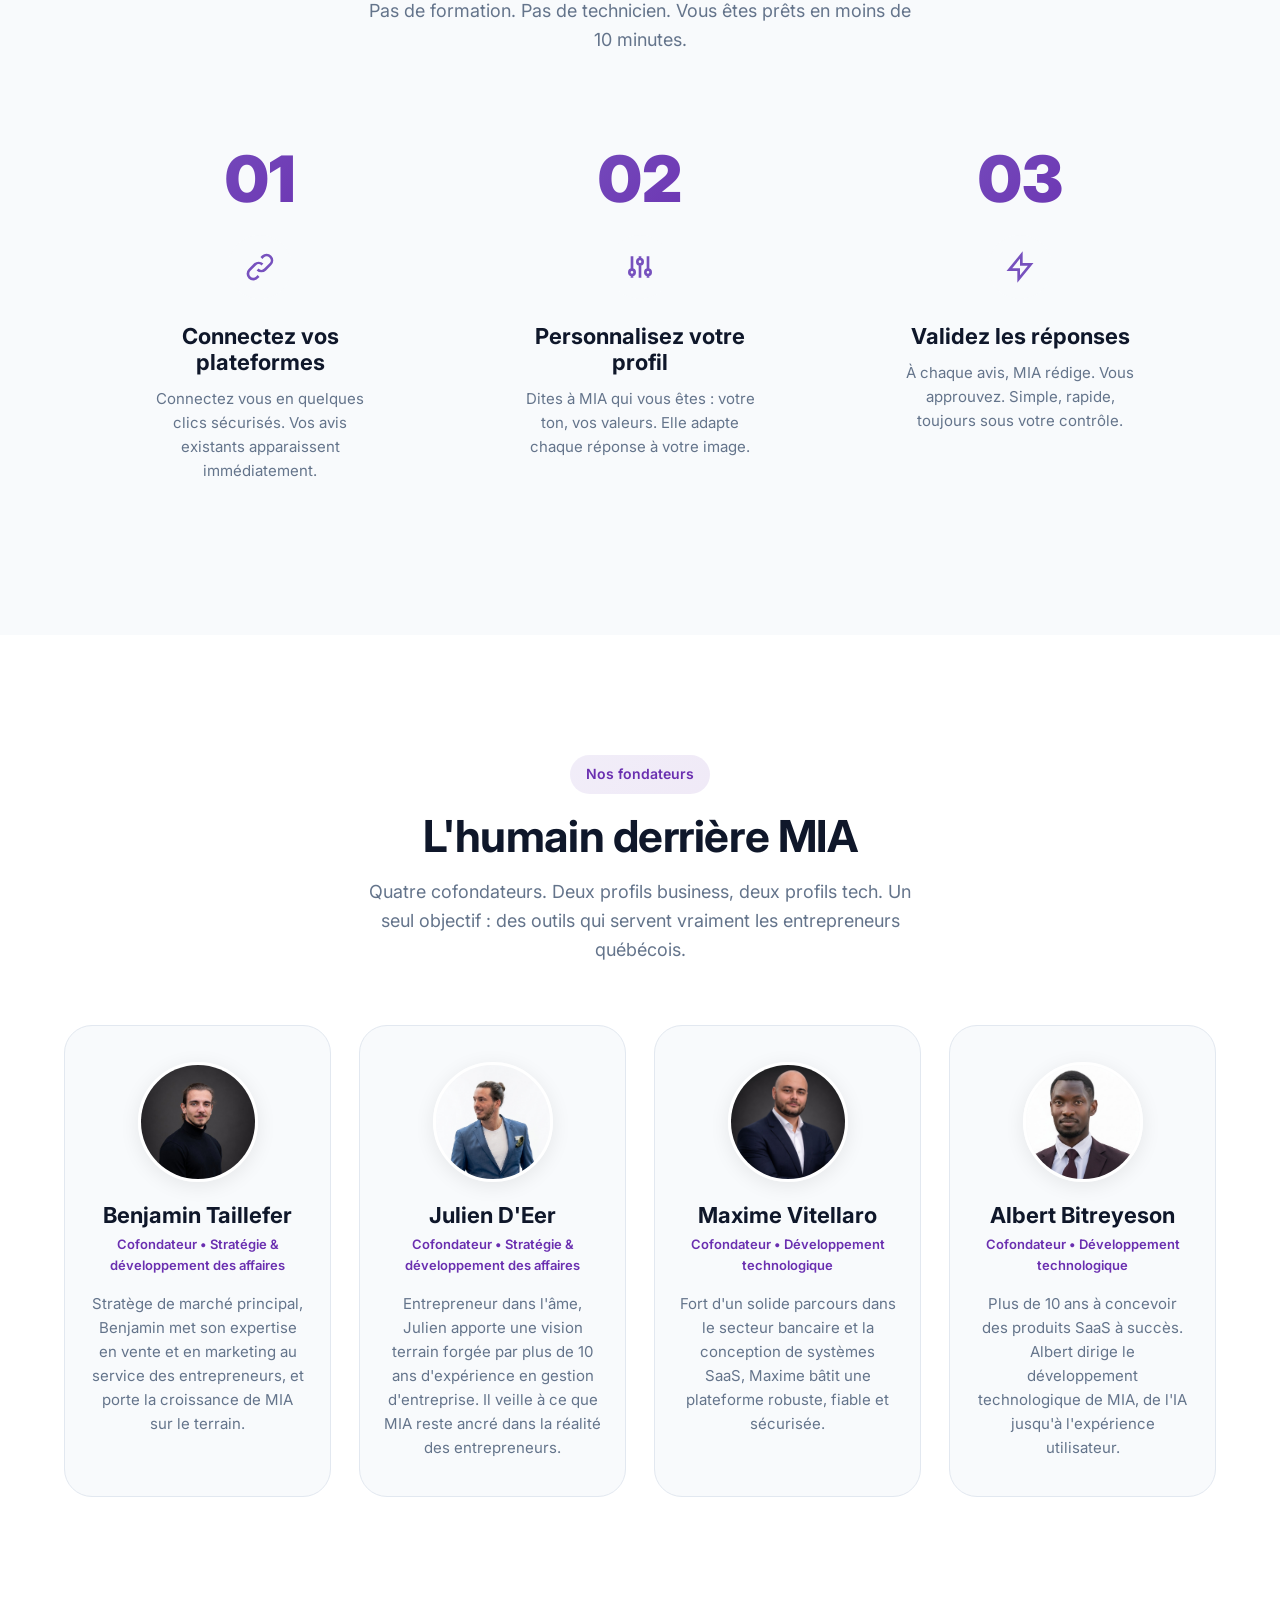
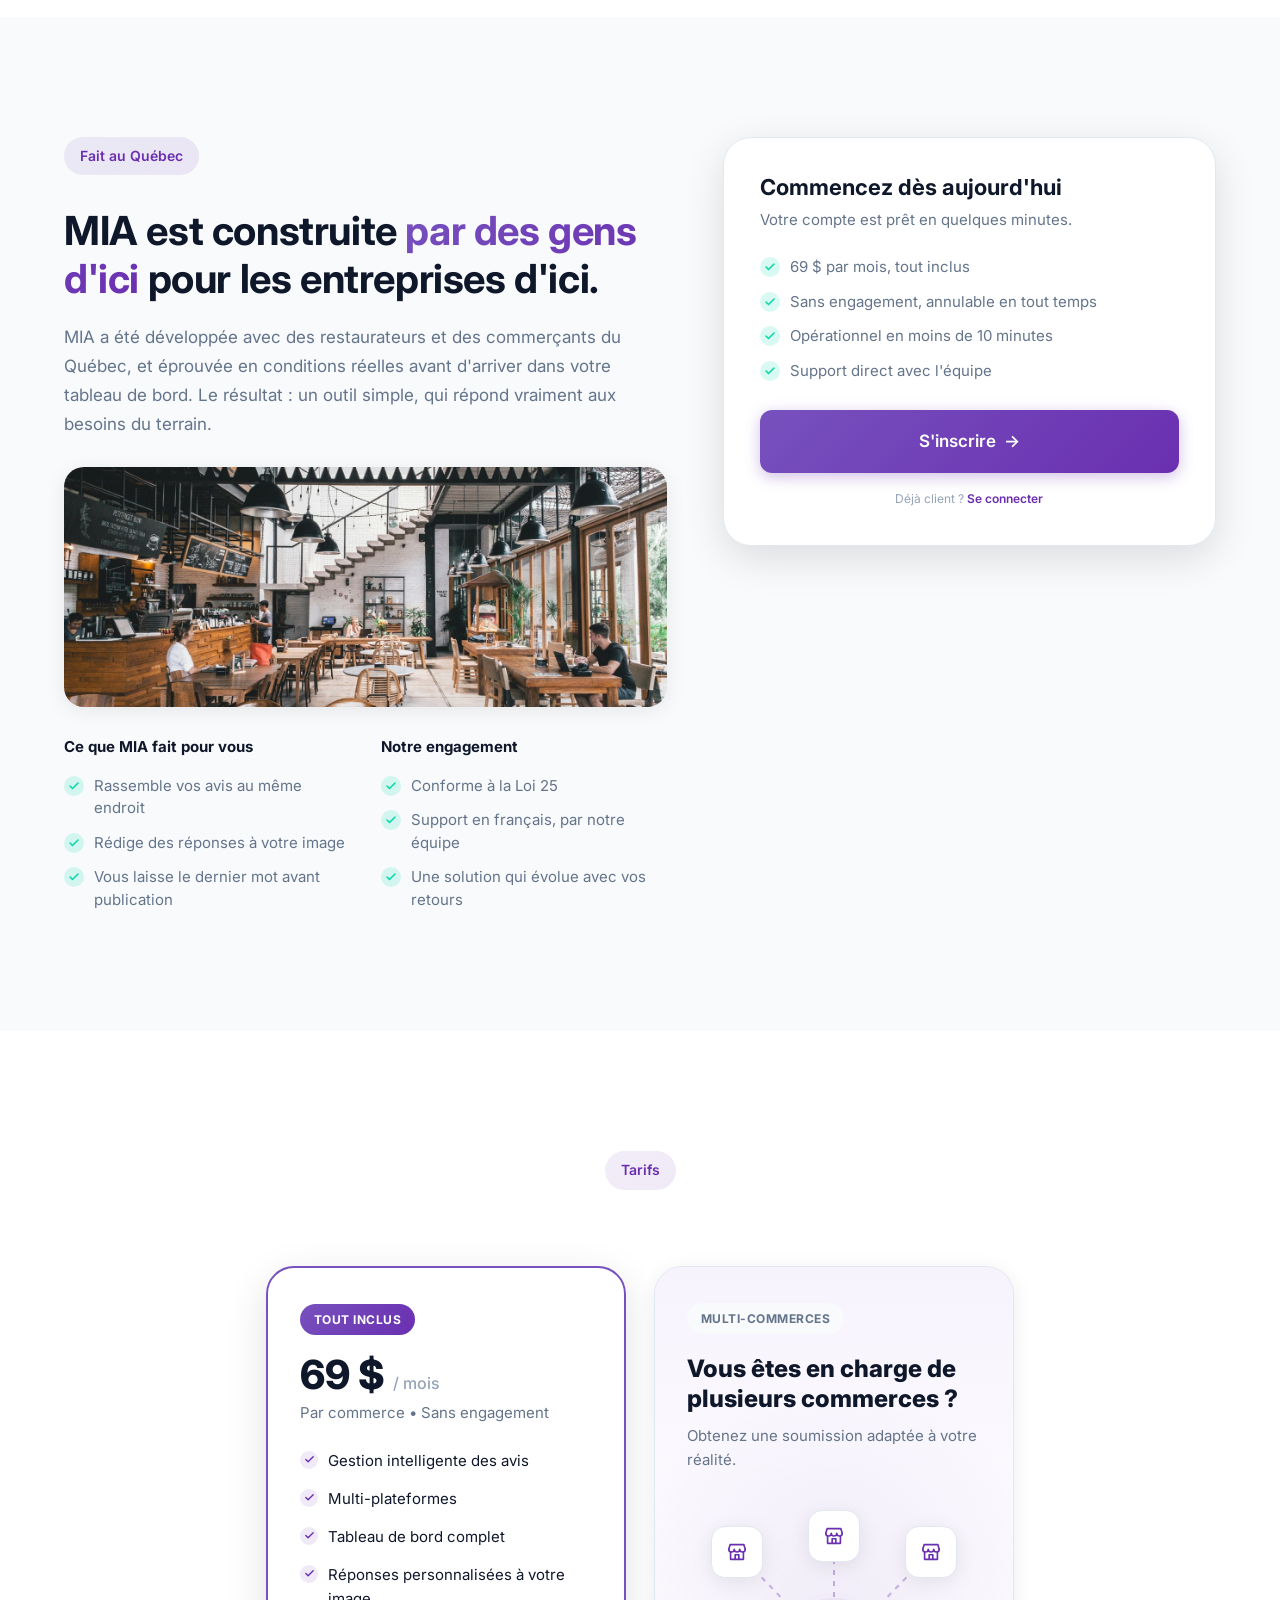
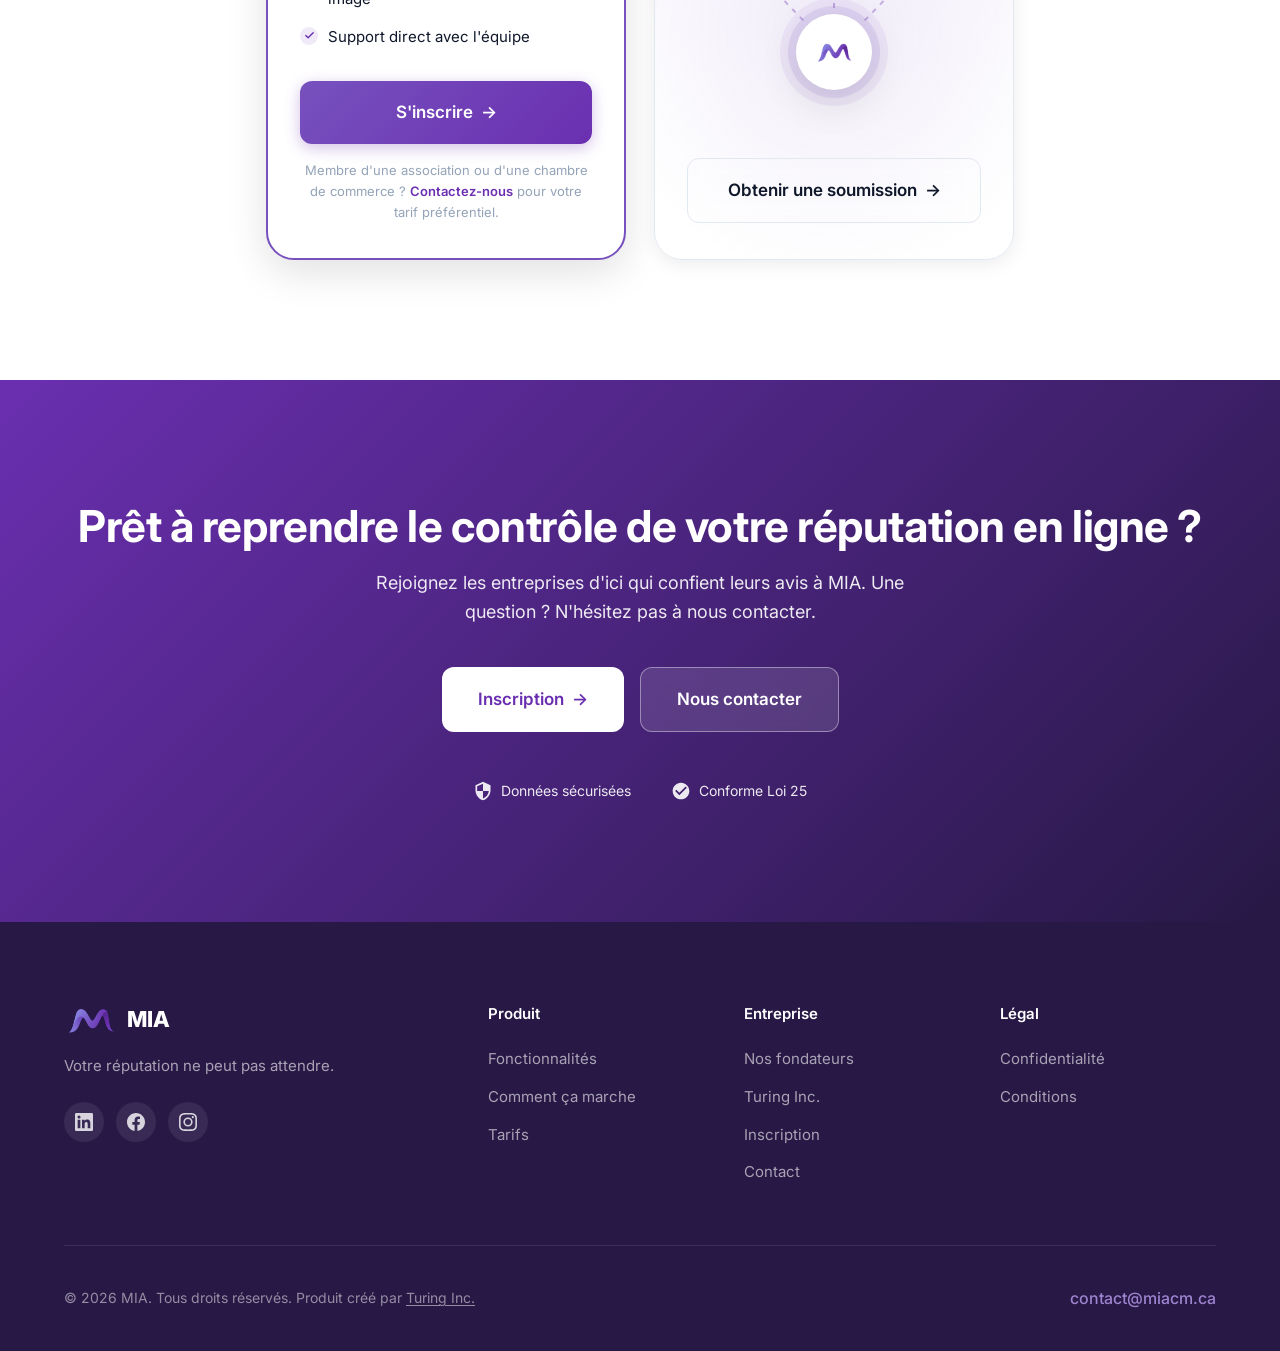
==== commit 613acf46: "Site en production: inscription/connexion vers l'app, retrait de la phase pilote, carte tarifaire 69" ====
--- a/index.html
+++ b/index.html
@@ -4,8 +4,8 @@
     <meta charset="UTF-8">
     <meta name="viewport" content="width=device-width, initial-scale=1.0">
     <title>MIA — L'IA qui répond à vos avis. Vous gardez le contrôle.</title>
-    <meta name="description" content="MIA centralise vos avis Google et TripAdvisor et rédige des réponses professionnelles à votre image. Vous validez, MIA publie. Phase pilote gratuite ouverte aux entreprises du Québec.">
-    <link rel="stylesheet" href="styles.css?v=202610161115">
+    <meta name="description" content="MIA centralise vos avis Google et TripAdvisor et rédige des réponses professionnelles à votre image. Vous validez, MIA publie. Conçu au Québec, pour les entreprises d'ici.">
+    <link rel="stylesheet" href="styles.css?v=202610161220">
     <link rel="preconnect" href="https://fonts.googleapis.com">
     <link rel="preconnect" href="https://fonts.gstatic.com" crossorigin>
     <link href="https://fonts.googleapis.com/css2?family=Inter:wght@300;400;500;600;700;800;900&display=swap" rel="stylesheet">
@@ -26,7 +26,7 @@
                 <li><a href="#how-it-works">Comment ça marche</a></li>
                 <li><a href="#fondateurs">Nos fondateurs</a></li>
                 <li><a href="#tarifs">Tarifs</a></li>
-                <li><a href="#pilote" class="btn btn-nav">Devenir entreprise pilote <span class="btn-arrow">&rarr;</span></a></li>
+                <li class="nav-auth"><a href="https://app.miacm.ca/login" class="btn btn-nav-outline">Se connecter</a><a href="https://app.miacm.ca/register" class="btn btn-nav">S'inscrire <span class="btn-arrow">&rarr;</span></a></li>
             </ul>
             <button class="mobile-menu-btn" aria-label="Menu">
                 <span></span>
@@ -46,7 +46,7 @@
             <div class="hero-content">
                 <div class="hero-badge">
                     <span class="badge-dot"></span>
-                    Phase pilote ouverte &bull; Accès gratuit
+                    Conçu au Québec &bull; Conforme Loi 25
                 </div>
                 <h1 class="hero-title">
                     Transformez chaque avis<br><span class="gradient-text">en opportunité<br>de croissance.</span>
@@ -56,8 +56,8 @@
                     grâce à une IA personnalisée.
                 </p>
                 <div class="hero-cta">
-                    <a href="#pilote" class="btn btn-primary btn-large">
-                        Devenir entreprise pilote
+                    <a href="https://app.miacm.ca/register" class="btn btn-primary btn-large">
+                        S'inscrire
                         <span class="btn-arrow">&rarr;</span>
                     </a>
                     <a href="#how-it-works" class="btn btn-ghost btn-large">
@@ -70,7 +70,6 @@
                         Comment ça marche
                     </a>
                 </div>
-                <p class="hero-note">Accès gratuit pendant la phase pilote &bull; Aucune carte requise &bull;</p>
             </div>
             <div class="hero-visual">
               <div class="hero-collage">
@@ -320,7 +319,7 @@
                     <div class="founder-photo"><img src="images/founders/benjamin.jpg" alt="Benjamin Taillefer" width="160" height="160"></div>
                     <h3 class="founder-name">Benjamin Taillefer</h3>
                     <span class="founder-role">Cofondateur &bull; Stratégie &amp; développement des affaires</span>
-                    <p class="founder-bio">Stratège de marché principal, Benjamin met son expertise en vente et en marketing au service des entrepreneurs&nbsp;— et porte la croissance de MIA sur le terrain.</p>
+                    <p class="founder-bio">Stratège de marché principal, Benjamin met son expertise en vente et en marketing au service des entrepreneurs, et porte la croissance de MIA sur le terrain.</p>
                 </div>
                 <div class="founder-card">
                     <div class="founder-photo"><img src="images/founders/julien.png" alt="Julien D'Eer" width="160" height="160"></div>
@@ -344,103 +343,55 @@
         </div>
     </section>
 
-    <!-- Pilot Phase Section -->
-    <section id="pilote" class="pilote-section">
+    <!-- Made in Québec / Get started Section -->
+    <section id="commencer" class="pilote-section">
         <div class="container">
             <div class="pilote-grid">
                 <div class="pilote-info">
-                    <span class="section-badge">Phase pilote</span>
+                    <span class="section-badge">Fait au Québec</span>
                     <h2>MIA est construite <span class="gradient-text">par des gens d'ici</span> pour les entreprises d'ici.</h2>
                     <p class="pilote-intro">
-                        MIA est actuellement en phase pilote avec un groupe sélectionné d'entreprises au Québec.
-                        L'objectif&nbsp;: tester en conditions réelles, recueillir des retours honnêtes, et construire
-                        quelque chose qui répond vraiment aux besoins du terrain.
+                        MIA a été développée avec des restaurateurs et des commerçants du Québec, et éprouvée en
+                        conditions réelles avant d'arriver dans votre tableau de bord. Le résultat&nbsp;: un outil
+                        simple, qui répond vraiment aux besoins du terrain.
                     </p>
                     <figure class="pilote-photo">
                         <img src="images/restaurant-interior.jpg" alt="Intérieur de restaurant" width="640" height="480" loading="lazy">
                     </figure>
                     <div class="pilote-cols">
                         <div class="pilote-list">
-                            <h4>Ce qu'on vous demande</h4>
+                            <h4>Ce que MIA fait pour vous</h4>
                             <ul class="check-list">
-                                <li>Utiliser MIA dans votre quotidien</li>
-                                <li>Nous remonter vos besoins honnêtement</li>
-                                <li>De courts échanges de suivi</li>
+                                <li>Rassemble vos avis au même endroit</li>
+                                <li>Rédige des réponses à votre image</li>
+                                <li>Vous laisse le dernier mot avant publication</li>
                             </ul>
                         </div>
                         <div class="pilote-list">
-                            <h4>Ce qu'on vous offre</h4>
+                            <h4>Notre engagement</h4>
                             <ul class="check-list">
-                                <li>Accès gratuit jusqu'en novembre 2026</li>
-                                <li>Tarif préférentiel garanti à vie</li>
-                                <li>Une solution construite avec vous</li>
+                                <li>Conforme à la Loi 25</li>
+                                <li>Support en français, par notre équipe</li>
+                                <li>Une solution qui évolue avec vos retours</li>
                             </ul>
                         </div>
                     </div>
                 </div>
 
-                <div class="pilote-form-card">
-                    <h3>Postuler comme pilote</h3>
-                    <p class="pilote-form-note">Places limitées. Accès gratuit pendant toute la phase pilote.</p>
-                    <form class="pilote-form" id="pilot-form">
-                        <div class="pilote-progress">
-                            <span class="pilote-progress-bar"><span class="pilote-progress-fill" data-step="1"></span></span>
-                            <span class="pilote-progress-label">Étape <strong>1</strong> sur 2</span>
-                        </div>
-                        <div class="pilote-step" data-step="1">
-                            <label>Nom et prénom
-                                <input type="text" name="name" placeholder="Votre nom et prénom" required>
-                            </label>
-                            <label>Courriel professionnel
-                                <input type="email" name="email" placeholder="vous@votreentreprise.ca" required>
-                            </label>
-                            <button type="button" class="btn btn-primary btn-large" id="pilot-next">
-                                Continuer
-                                <span class="btn-arrow">&rarr;</span>
-                            </button>
-                        </div>
-                        <div class="pilote-step" data-step="2" hidden>
-                            <label>Nom de l'entreprise
-                                <input type="text" name="restaurant" placeholder="Le nom de votre entreprise" required>
-                            </label>
-                            <label>Numéro de téléphone
-                                <input type="tel" name="phone" placeholder="(514) 000-0000">
-                            </label>
-                            <label><span>Parlez-nous un peu de vous <span class="pilote-optional">(facultatif)</span></span>
-                                <textarea name="about" rows="3" placeholder="Type d'entreprise, nombre de commerces, vos besoins..."></textarea>
-                            </label>
-                            <div class="pilote-step-actions">
-                                <button type="button" class="pilote-back" id="pilot-back">&larr; Retour</button>
-                                <button type="submit" class="btn btn-primary btn-large">
-                                    Envoyer ma candidature
-                                    <span class="btn-arrow">&rarr;</span>
-                                </button>
-                            </div>
-                        </div>
-                    </form>
-                    <p class="pilote-form-fine">Accès gratuit &bull; Aucune carte requise &bull; Annulation à tout moment</p>
-                    <p class="pilote-error" id="pilot-error" role="alert" hidden>
-                        Un problème est survenu lors de l'envoi. Réessayez, ou écrivez-nous à
-                        <a href="mailto:contact@miacm.ca">contact@miacm.ca</a>.
-                    </p>
-                    <div class="pilote-success" id="pilot-success" role="status" aria-live="polite" hidden>
-                        <div class="pilote-success-check" aria-hidden="true">
-                            <svg viewBox="0 0 52 52">
-                                <circle class="psc-circle" cx="26" cy="26" r="24"/>
-                                <path class="psc-check" d="M15 27l7 7 15-16"/>
-                            </svg>
-                        </div>
-                        <h3 class="pilote-success-title">Merci, <span class="ps-name">entrepreneur</span>&nbsp;!</h3>
-                        <p class="pilote-success-msg">
-                            Votre candidature<span class="ps-resto-wrap" hidden> pour <strong class="ps-resto"></strong></span>
-                            a bien été reçue. Notre équipe vous contactera très bientôt pour discuter des
-                            prochaines étapes de la phase pilote.
-                        </p>
-                        <p class="pilote-success-fine">
-                            Une question d'ici là&nbsp;? Écrivez-nous à
-                            <a href="mailto:contact@miacm.ca">contact@miacm.ca</a>.
-                        </p>
-                    </div>
+                <div class="pilote-form-card start-card">
+                    <h3>Commencez dès aujourd'hui</h3>
+                    <p class="pilote-form-note">Votre compte est prêt en quelques minutes.</p>
+                    <ul class="check-list start-list">
+                        <li>69&nbsp;$ par mois, tout inclus</li>
+                        <li>Sans engagement, annulable en tout temps</li>
+                        <li>Opérationnel en moins de 10 minutes</li>
+                        <li>Support direct avec l'équipe</li>
+                    </ul>
+                    <a href="https://app.miacm.ca/register" class="btn btn-primary btn-large start-btn">
+                        S'inscrire
+                        <span class="btn-arrow">&rarr;</span>
+                    </a>
+                    <p class="pilote-form-fine">Déjà client&nbsp;? <a href="https://app.miacm.ca/login">Se connecter</a></p>
                 </div>
             </div>
         </div>
@@ -455,32 +406,19 @@
 
             <div class="pricing-grid">
                 <div class="pricing-card featured">
-                    <span class="pricing-flag">Phase pilote</span>
-                    <h3 class="pricing-name">Gratuit</h3>
-                    <p class="pricing-period">Juin &ndash; novembre 2026</p>
-                    <ul class="pricing-features">
-                        <li>Accès complet à MIA</li>
-                        <li>Centralisation de vos avis</li>
-                        <li>Suggestions de réponses illimitées</li>
-                        <li>Support direct avec l'équipe</li>
-                        <li>Tarif préférentiel garanti à vie au lancement</li>
-                    </ul>
-                    <a href="#pilote" class="btn btn-primary btn-large pricing-btn">
-                        Postuler maintenant <span class="btn-arrow">&rarr;</span>
-                    </a>
-                </div>
-
-                <div class="pricing-card">
-                    <span class="pricing-flag muted">Lancement nov. 2026</span>
+                    <span class="pricing-flag">Tout inclus</span>
                     <h3 class="pricing-name">69&nbsp;$ <span class="pricing-unit">/ mois</span></h3>
-                    <p class="pricing-period">Prix catalogue standard</p>
+                    <p class="pricing-period">Par commerce &bull; Sans engagement</p>
                     <ul class="pricing-features">
                         <li>Gestion intelligente des avis</li>
                         <li>Multi-plateformes</li>
                         <li>Tableau de bord complet</li>
                         <li>Réponses personnalisées à votre image</li>
+                        <li>Support direct avec l'équipe</li>
                     </ul>
-                    <a href="#contact" class="btn btn-ghost btn-large pricing-btn">Être notifié au lancement</a>
+                    <a href="https://app.miacm.ca/register" class="btn btn-primary btn-large pricing-btn">
+                        S'inscrire <span class="btn-arrow">&rarr;</span>
+                    </a>
                     <p class="pricing-fine">Membre d'une association ou d'une chambre de commerce&nbsp;? <a href="#contact">Contactez-nous</a> pour votre tarif préférentiel.</p>
                 </div>
 
@@ -499,7 +437,7 @@
                         <span class="multi-store" style="left:83%;top:26%"><svg viewBox="0 0 24 24" width="22" height="22" fill="none" stroke="currentColor" stroke-width="1.8" stroke-linecap="round" stroke-linejoin="round"><path d="M3 9l1.5-5h15L21 9"/><path d="M3 9a3 3 0 0 0 6 0 3 3 0 0 0 6 0 3 3 0 0 0 6 0"/><path d="M5 12v8h14v-8"/><path d="M10 20v-5h4v5"/></svg></span>
                         <span class="multi-hub"><img src="logo.png?v=2" alt="" width="40" height="24"></span>
                     </div>
-                    <a href="#pilote" class="btn btn-ghost btn-large pricing-btn" data-open-talk>
+                    <a href="#contact" class="btn btn-ghost btn-large pricing-btn" data-open-talk>
                         Obtenir une soumission <span class="btn-arrow">&rarr;</span>
                     </a>
                 </div>
@@ -515,11 +453,11 @@
         <div class="container">
             <div class="cta-content">
                 <h2>Prêt à reprendre le contrôle de votre réputation en ligne&nbsp;?</h2>
-                <p>Rejoignez les entreprises pilotes qui construisent MIA avec nous. Une question&nbsp;? N'hésitez pas à nous contacter.</p>
+                <p>Rejoignez les entreprises d'ici qui confient leurs avis à MIA. Une question&nbsp;? N'hésitez pas à nous contacter.</p>
 
                 <div class="cta-actions">
-                    <a href="#pilote" class="btn btn-white btn-large">
-                        Devenir entreprise pilote
+                    <a href="https://app.miacm.ca/register" class="btn btn-white btn-large">
+                        Inscription
                         <span class="btn-arrow">&rarr;</span>
                     </a>
                     <a href="mailto:contact@miacm.ca" class="btn btn-ghost btn-large cta-ghost">Nous contacter</a>
@@ -638,7 +576,7 @@
                         <ul>
                             <li><a href="#fondateurs">Nos fondateurs</a></li>
                             <li><a href="turing.html">Turing Inc.</a></li>
-                            <li><a href="#pilote">Devenir pilote</a></li>
+                            <li><a href="https://app.miacm.ca/register">Inscription</a></li>
                             <li><a href="mailto:contact@miacm.ca">Contact</a></li>
                         </ul>
                     </div>
@@ -774,92 +712,6 @@
             return res.json();
         };
 
-        // Two-step pilot form (static site — no backend yet)
-        const pilotForm = document.getElementById('pilot-form');
-        if (pilotForm) {
-            const step1 = pilotForm.querySelector('.pilote-step[data-step="1"]');
-            const step2 = pilotForm.querySelector('.pilote-step[data-step="2"]');
-            const fill = pilotForm.querySelector('.pilote-progress-fill');
-            const label = pilotForm.querySelector('.pilote-progress-label strong');
-            const nameInput = pilotForm.querySelector('input[name="name"]');
-            const emailInput = pilotForm.querySelector('input[name="email"]');
-            const restaurantInput = pilotForm.querySelector('input[name="restaurant"]');
-            const phoneInput = pilotForm.querySelector('input[name="phone"]');
-            const aboutInput = pilotForm.querySelector('textarea[name="about"]');
-            const submitBtn = pilotForm.querySelector('button[type="submit"]');
-
-            const showStep = (n) => {
-                step1.hidden = n !== 1;
-                step2.hidden = n !== 2;
-                fill.dataset.step = String(n);
-                if (label) label.textContent = String(n);
-            };
-
-            document.getElementById('pilot-next')?.addEventListener('click', () => {
-                if (!nameInput.reportValidity() || !emailInput.reportValidity()) return;
-                // Partial lead: capture name + email now, even if step 2 is abandoned.
-                // Fire-and-forget — a network hiccup here must not block the user.
-                const { firstname, lastname } = splitName(nameInput.value);
-                submitToHubSpot({ email: emailInput.value, firstname, lastname })
-                    .catch(err => console.error(err));
-                showStep(2);
-            });
-
-            document.getElementById('pilot-back')?.addEventListener('click', () => showStep(1));
-
-            const card = pilotForm.closest('.pilote-form-card');
-            const successPanel = card.querySelector('.pilote-success');
-            const errorEl = card.querySelector('.pilote-error');
-            const formNote = card.querySelector('.pilote-form-note');
-            const formFine = card.querySelector('.pilote-form-fine');
-            const cardTitle = card.querySelector('h3');
-
-            pilotForm.addEventListener('submit', async (e) => {
-                e.preventDefault();
-                const { firstname, lastname } = splitName(nameInput.value);
-                const restaurant = restaurantInput.value.trim();
-                errorEl.hidden = true;
-                submitBtn.disabled = true;
-                try {
-                    await submitToHubSpot({
-                        email: emailInput.value,
-                        firstname,
-                        lastname,
-                        company: restaurant,
-                        phone: phoneInput.value
-                    });
-                    // Sent separately so the application still goes through if the HubSpot
-                    // form does not (yet) have a "message" field and rejects it.
-                    const about = aboutInput?.value.trim();
-                    if (about) {
-                        submitToHubSpot({ email: emailInput.value, message: about })
-                            .catch(err => console.error(err));
-                    }
-                    // Personalize and reveal the success panel in place of the form.
-                    successPanel.querySelector('.ps-name').textContent = firstname || 'entrepreneur';
-                    const restoWrap = successPanel.querySelector('.ps-resto-wrap');
-                    if (restaurant) {
-                        successPanel.querySelector('.ps-resto').textContent = restaurant;
-                        restoWrap.hidden = false;
-                    } else {
-                        restoWrap.hidden = true;
-                    }
-                    pilotForm.hidden = true;
-                    if (formNote) formNote.hidden = true;
-                    if (formFine) formFine.hidden = true;
-                    if (cardTitle) cardTitle.hidden = true;
-                    successPanel.hidden = false;
-                    pilotForm.reset();
-                    showStep(1);
-                } catch (err) {
-                    console.error(err);
-                    errorEl.hidden = false;
-                } finally {
-                    submitBtn.disabled = false;
-                }
-            });
-        }
-
         // Multi-location quote dialog
         const talkDialog = document.getElementById('talk-dialog');
         if (talkDialog) {
@@ -878,7 +730,7 @@
                 document.body.classList.add('dialog-open');
             };
             document.querySelectorAll('[data-open-talk]').forEach(el => el.addEventListener('click', (e) => {
-                if (typeof talkDialog.showModal !== 'function') return; // very old browser: fall back to the pilot form link
+                if (typeof talkDialog.showModal !== 'function') return; // very old browser: fall back to the #contact link
                 e.preventDefault();
                 e.stopImmediatePropagation();
                 openTalk();
--- a/styles.css
+++ b/styles.css
@@ -140,6 +140,16 @@
     font-size: 0.9375rem;
 }
 .btn-nav:hover { background: var(--primary-dark); }
+.nav-auth { display: flex; align-items: center; gap: 12px; }
+.btn-nav-outline {
+    padding: 9px 20px;
+    background: white;
+    color: var(--bg-dark);
+    border: 1px solid var(--bg-dark);
+    border-radius: var(--radius);
+    font-size: 0.9375rem;
+}
+.btn-nav-outline:hover { color: var(--primary-dark); border-color: var(--primary-dark); }
 
 .btn-white {
     background: white;
@@ -186,8 +196,9 @@
 .nav-links {
     display: flex;
     align-items: center;
-    gap: 40px;
-}
+    gap: 32px;
+}
+.nav-links a { white-space: nowrap; }
 .nav-links a:not(.btn) {
     font-weight: 500;
     color: var(--text-secondary);
@@ -1309,7 +1320,7 @@
     line-height: 1.6;
 }
 
-/* Pilot Phase Section */
+/* Made in Québec / Get started Section */
 .pilote-section {
     padding: 120px 0;
     background: var(--bg-light);
@@ -1421,6 +1432,9 @@
     top: 100px;
 }
 .pilote-form-card h3 { margin-bottom: 8px; }
+.start-list { display: flex; flex-direction: column; gap: 12px; margin-bottom: 28px; }
+.start-btn { width: 100%; }
+.start-card .pilote-form-fine a { color: var(--primary-dark); font-weight: 600; }
 .pilote-form-note {
     font-size: 0.9375rem;
     color: var(--text-secondary);
@@ -1659,7 +1673,7 @@
 }
 .pricing-grid {
     display: grid;
-    grid-template-columns: repeat(3, minmax(0, 360px));
+    grid-template-columns: repeat(2, minmax(0, 360px));
     gap: 28px;
     justify-content: center;
     align-items: stretch;
@@ -1868,9 +1882,14 @@
     .footer-main { grid-template-columns: 1fr; gap: 40px; }
 }
 
-@media (max-width: 768px) {
-    .container { padding: 0 20px; }
-
+@media (max-width: 1240px) and (min-width: 961px) {
+    .nav-links { gap: 22px; }
+    .nav-links a:not(.btn) { font-size: 0.9375rem; }
+}
+@media (max-width: 1080px) and (min-width: 961px) {
+    .nav-links li:first-child { display: none; }
+}
+@media (max-width: 960px) {
     .mobile-menu-btn { display: flex; }
     .nav-links {
         position: fixed;
@@ -1890,6 +1909,13 @@
     .mobile-menu-btn.active span:nth-child(1) { transform: rotate(45deg) translate(6px, 6px); }
     .mobile-menu-btn.active span:nth-child(2) { opacity: 0; }
     .mobile-menu-btn.active span:nth-child(3) { transform: rotate(-45deg) translate(6px, -6px); }
+    .nav-links li:first-child { display: list-item; }
+    .nav-links a:not(.btn) { font-size: 1rem; }
+}
+
+@media (max-width: 768px) {
+    .container { padding: 0 20px; }
+
 
     .hero { padding: 120px 0 80px; min-height: auto; }
     .hero-cta { flex-direction: column; align-items: stretch; }
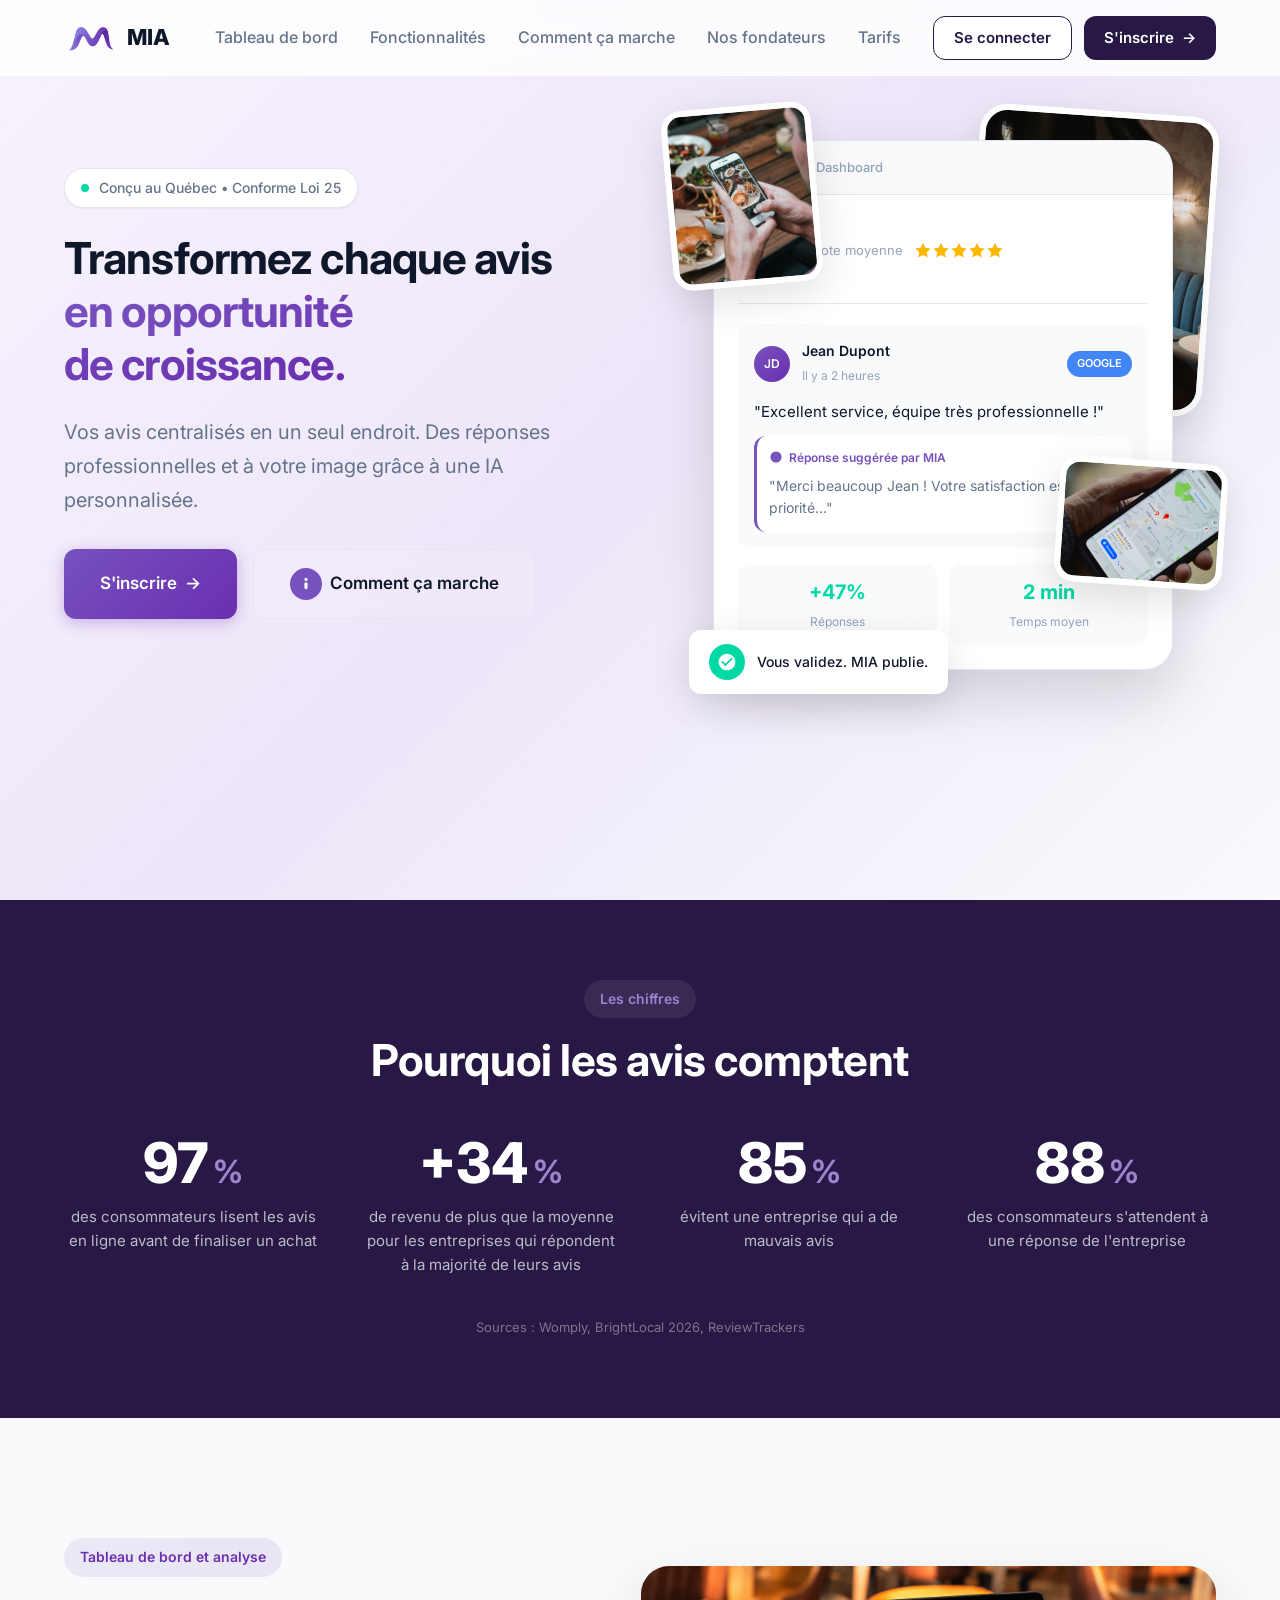
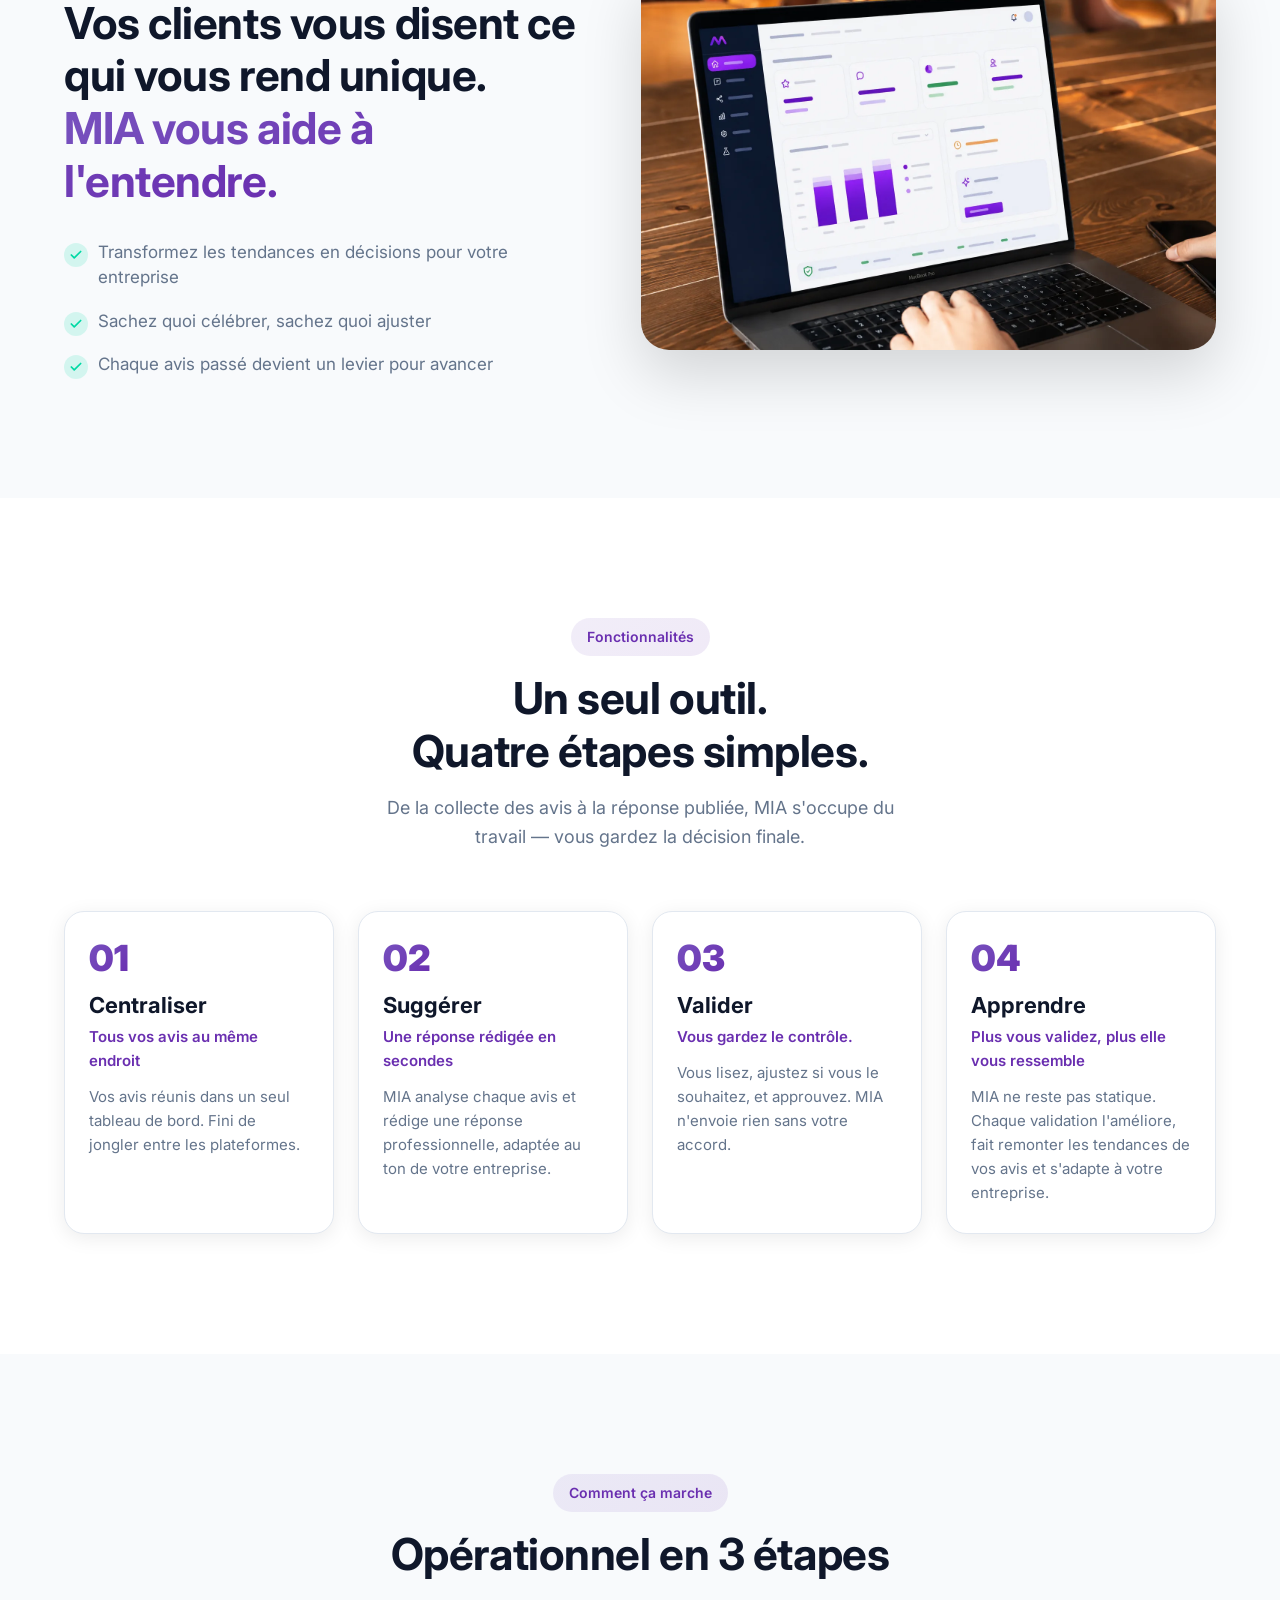
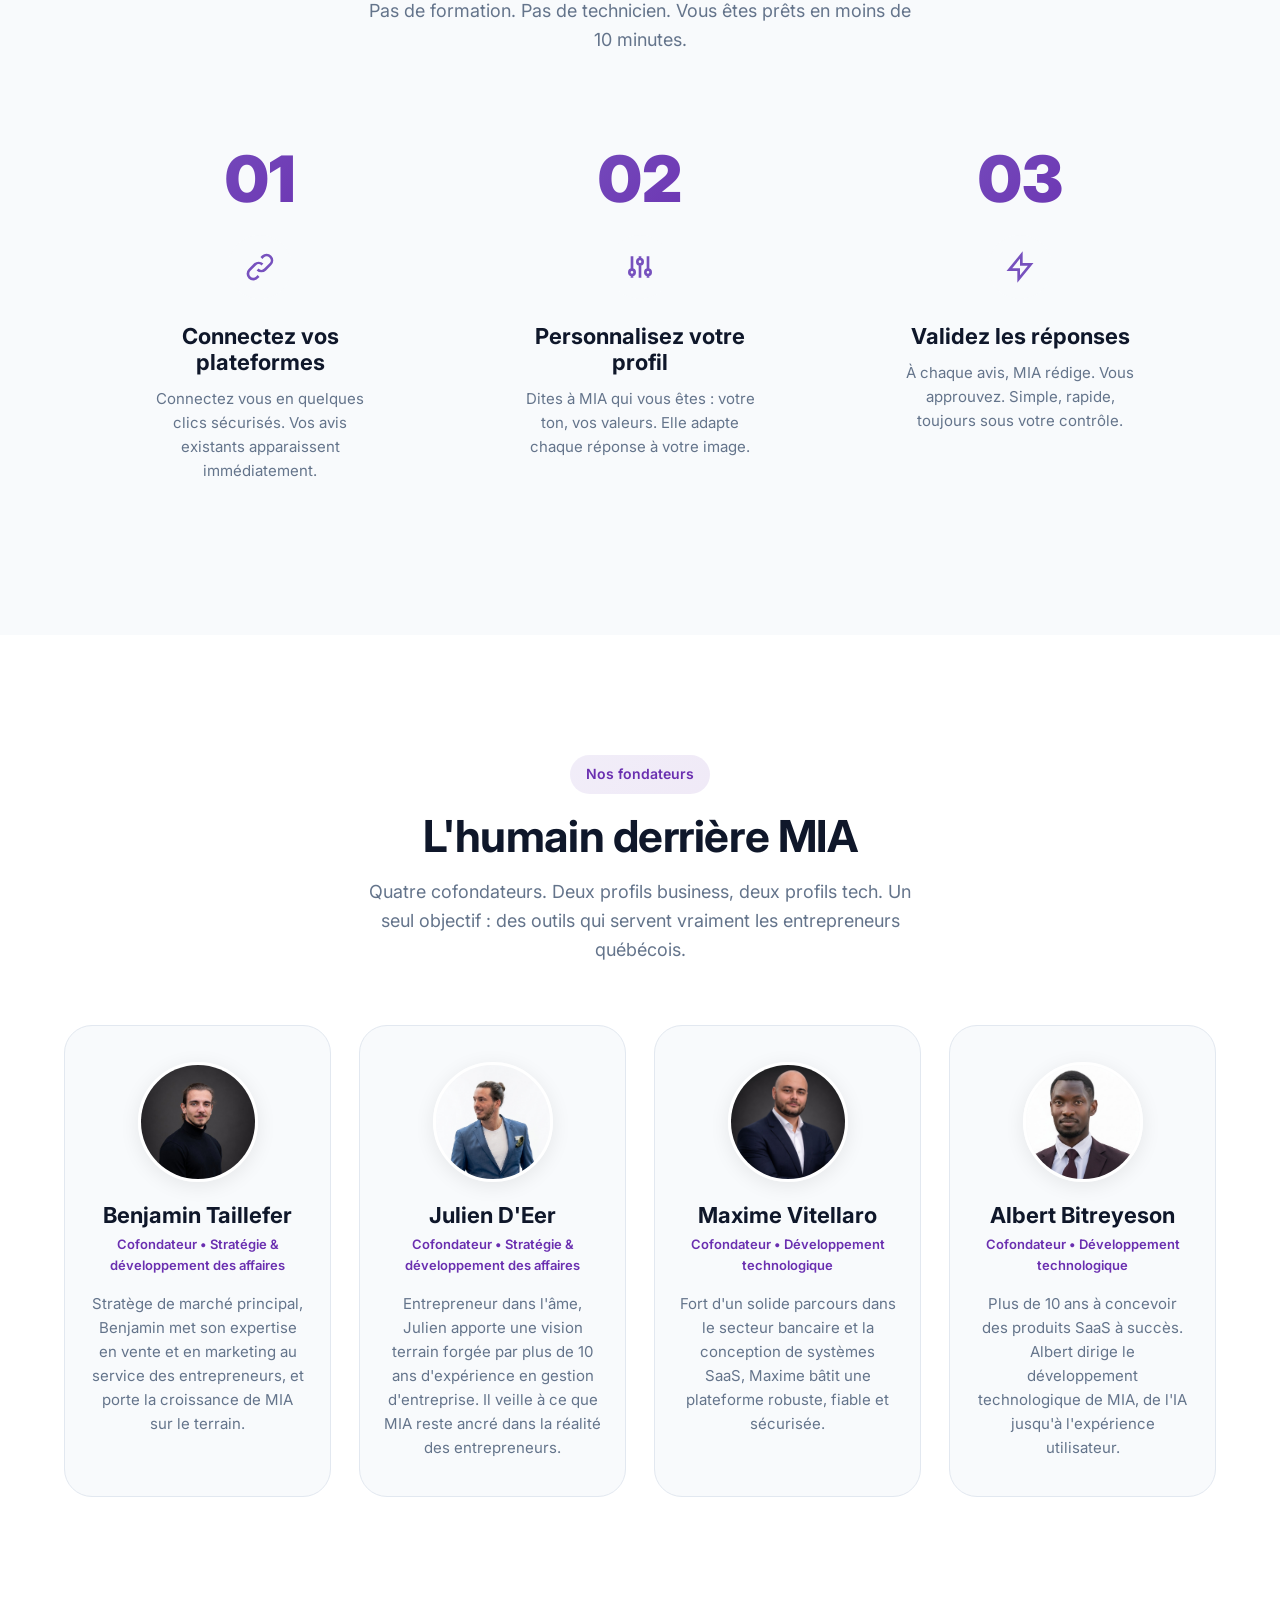
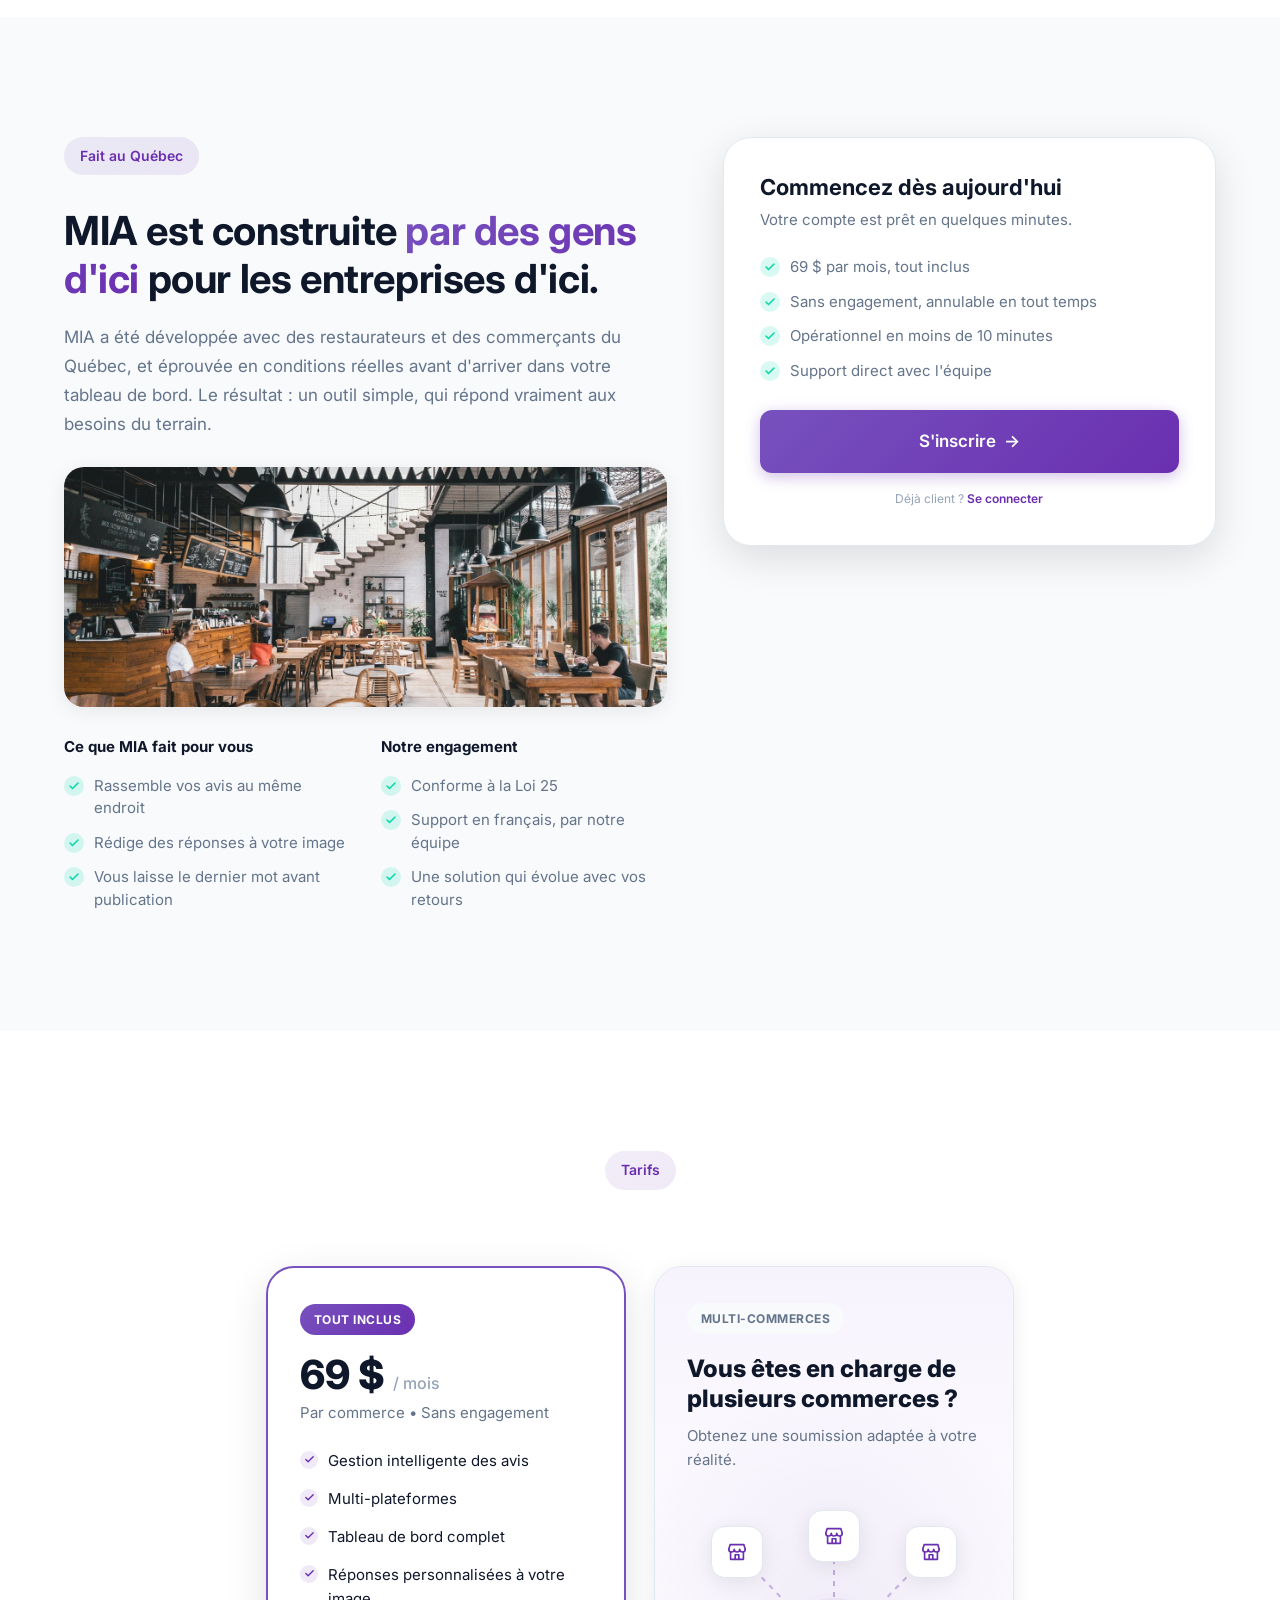
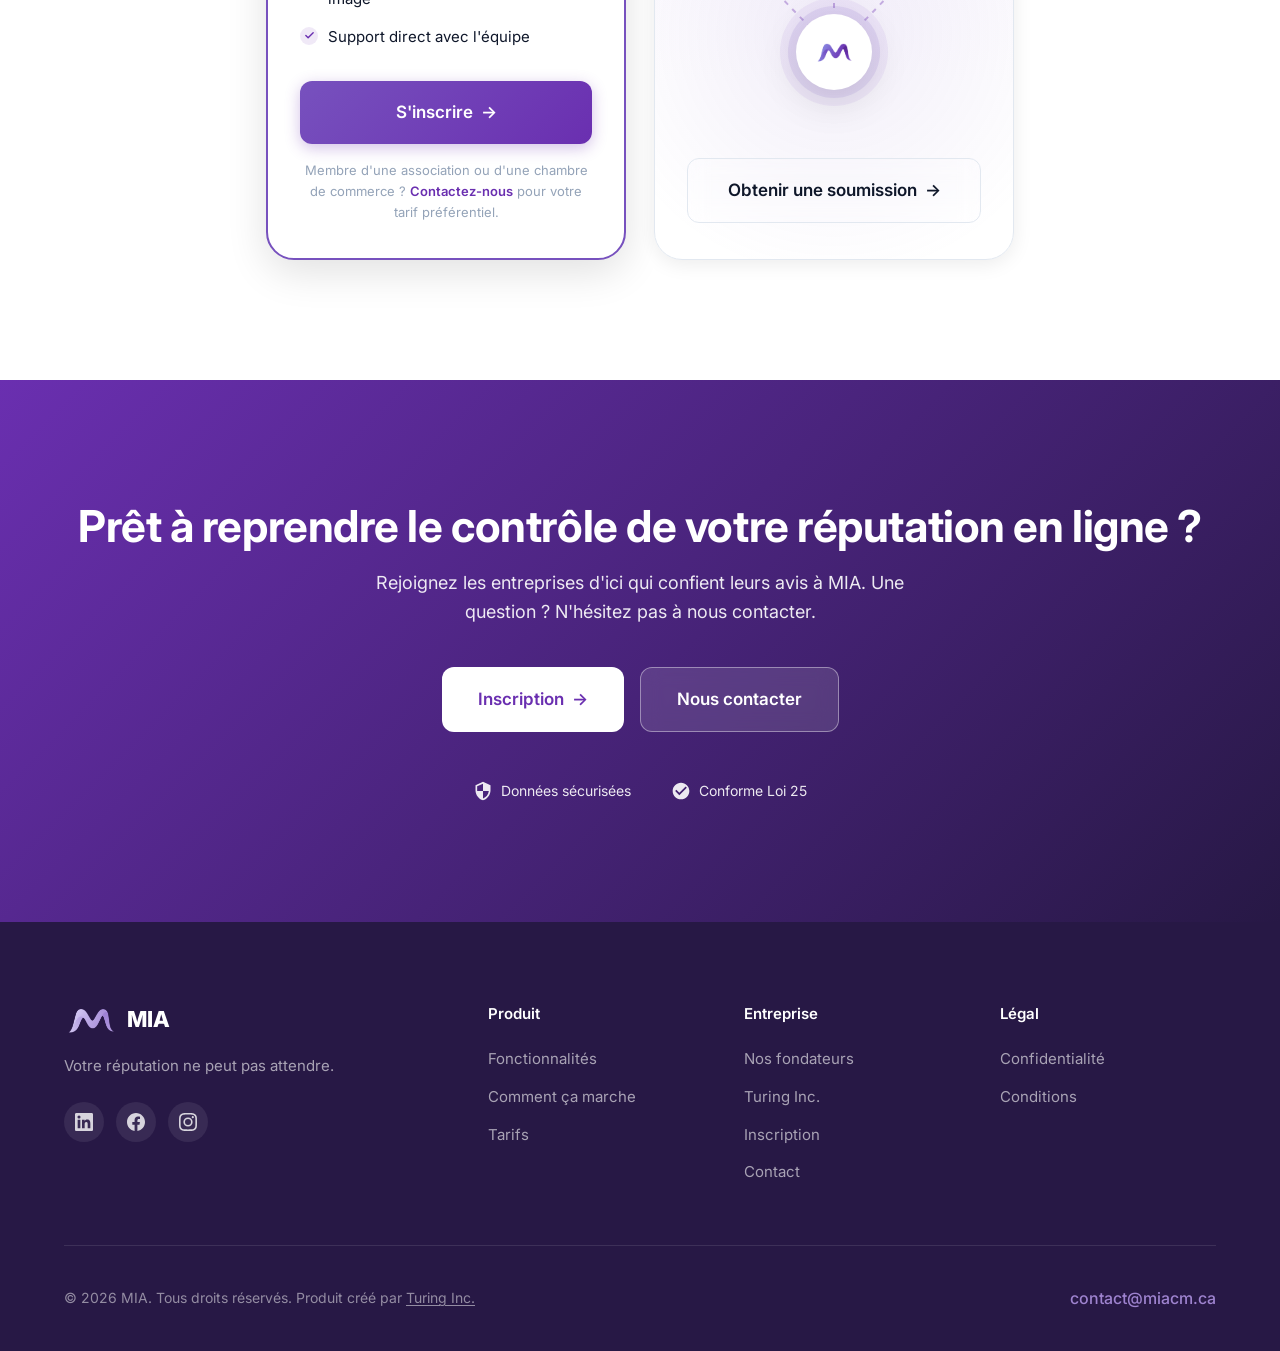
==== commit c29245ef: "Logo clair dans le pied de page (contraste sur fond 271845)" ====
--- a/index.html
+++ b/index.html
@@ -5,7 +5,7 @@
     <meta name="viewport" content="width=device-width, initial-scale=1.0">
     <title>MIA — L'IA qui répond à vos avis. Vous gardez le contrôle.</title>
     <meta name="description" content="MIA centralise vos avis Google et TripAdvisor et rédige des réponses professionnelles à votre image. Vous validez, MIA publie. Conçu au Québec, pour les entreprises d'ici.">
-    <link rel="stylesheet" href="styles.css?v=202610161220">
+    <link rel="stylesheet" href="styles.css?v=202610161300">
     <link rel="preconnect" href="https://fonts.googleapis.com">
     <link rel="preconnect" href="https://fonts.gstatic.com" crossorigin>
     <link href="https://fonts.googleapis.com/css2?family=Inter:wght@300;400;500;600;700;800;900&display=swap" rel="stylesheet">
@@ -546,7 +546,7 @@
             <div class="footer-main">
                 <div class="footer-brand">
                     <a href="#" class="footer-logo">
-                        <img src="logo.png?v=2" alt="MIA" width="53" height="32">
+                        <img src="logo-light.png" alt="MIA" width="53" height="32">
                         <span>MIA</span>
                     </a>
                     <p>Votre réputation ne peut pas attendre.</p>
